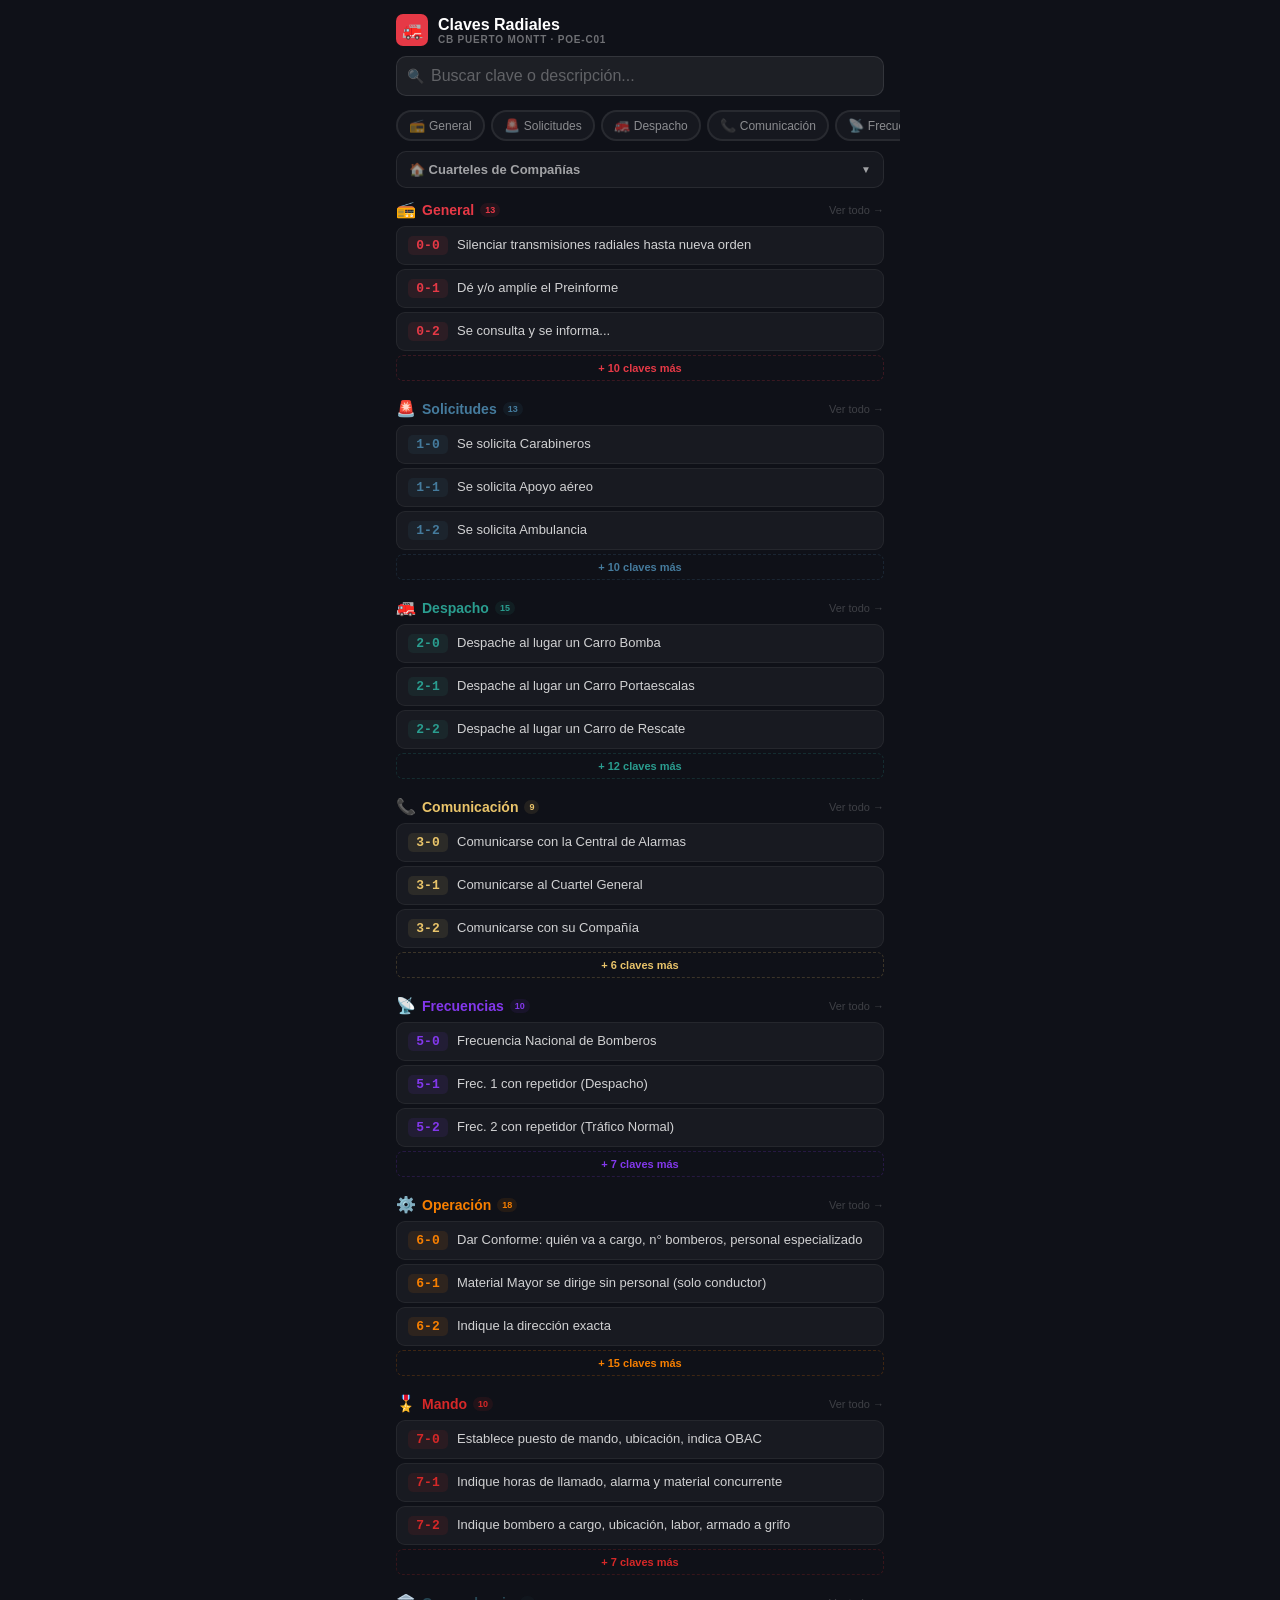
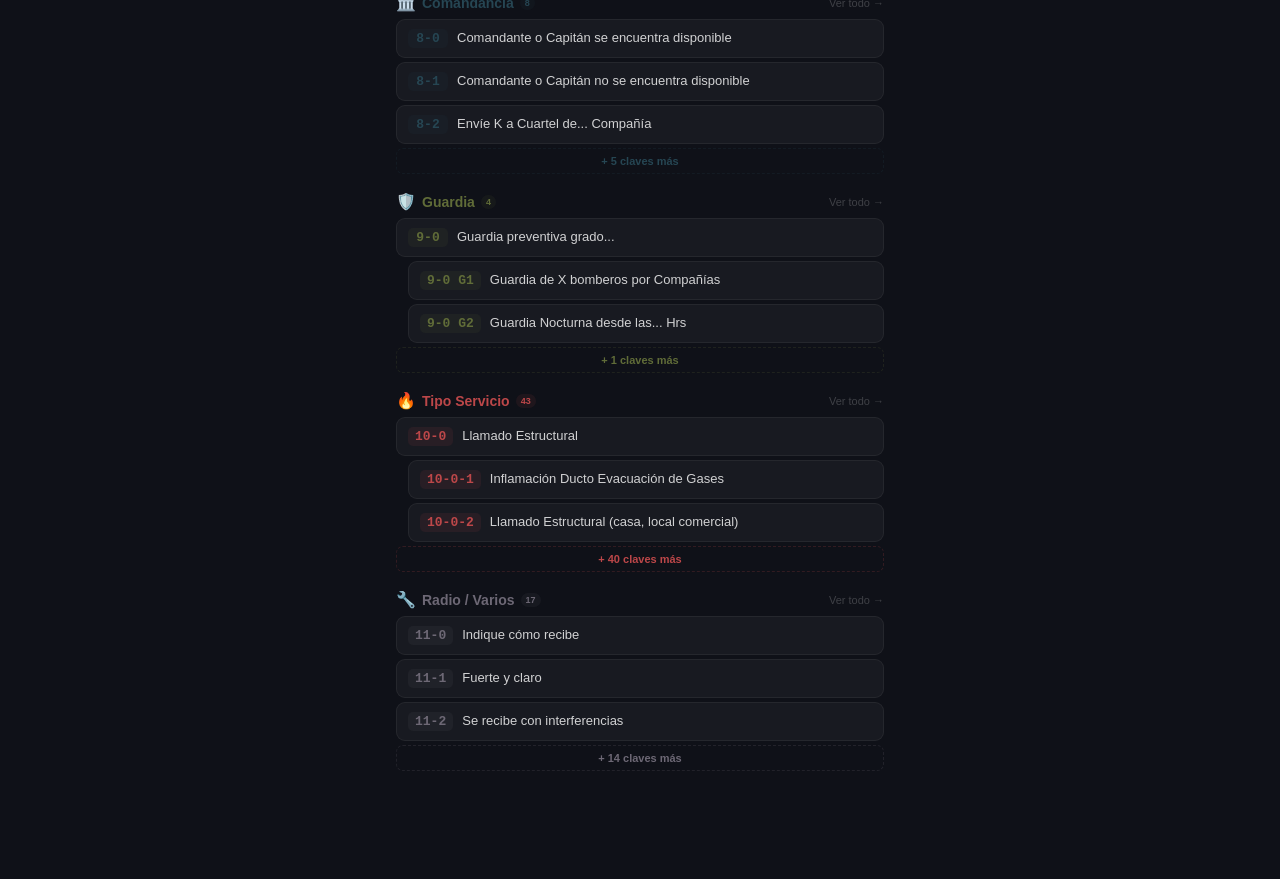
==== index.html @ facff830 "Rename Claves_Radiales_CBPM.html to index.html" ====
<!DOCTYPE html>
<html lang="es">
<head>
<meta charset="UTF-8">
<meta name="viewport" content="width=device-width, initial-scale=1.0, maximum-scale=5.0, user-scalable=yes, viewport-fit=cover">
<meta name="apple-mobile-web-app-capable" content="yes">
<meta name="apple-mobile-web-app-status-bar-style" content="black-translucent">
<meta name="theme-color" content="#0F1118">
<meta name="apple-mobile-web-app-title" content="Claves CBPM">
<title>Claves Radiales — CB Puerto Montt</title>
<style>
  *, *::before, *::after { box-sizing: border-box; margin: 0; padding: 0; -webkit-tap-highlight-color: transparent; }
  html, body { height: 100%; }
  body {
    font-family: -apple-system, BlinkMacSystemFont, 'Helvetica Neue', 'Segoe UI', sans-serif;
    background: #0F1118; color: #fff; max-width: 520px; margin: 0 auto;
    -webkit-font-smoothing: antialiased; overflow-x: hidden;
    padding-bottom: env(safe-area-inset-bottom, 20px);
  }
  .hdr {
    position: -webkit-sticky; position: sticky; top: 0; z-index: 100;
    padding: 14px 16px 10px; padding-top: calc(14px + env(safe-area-inset-top, 0px));
    background: #0F1118;
  }
  .hdr-row { display: -webkit-flex; display: flex; -webkit-align-items: center; align-items: center; margin-bottom: 10px; }
  .hdr-ico {
    width: 32px; height: 32px; border-radius: 7px; background: #E63946;
    display: -webkit-flex; display: flex; -webkit-align-items: center; align-items: center;
    -webkit-justify-content: center; justify-content: center; font-size: 17px;
    margin-right: 10px; -webkit-flex-shrink: 0; flex-shrink: 0;
  }
  .hdr h1 { font-size: 16px; font-weight: 800; line-height: 1.2; }
  .hdr .sub { font-size: 10px; color: rgba(255,255,255,0.4); font-weight: 600; letter-spacing: 0.8px; text-transform: uppercase; }
  .srch { position: relative; }
  .srch-ico { position: absolute; left: 11px; top: 50%; -webkit-transform: translateY(-50%); transform: translateY(-50%); font-size: 14px; opacity: 0.4; pointer-events: none; }
  .srch input {
    width: 100%; padding: 10px 38px 10px 34px; border-radius: 10px;
    border: 1.5px solid rgba(255,255,255,0.1); background: rgba(255,255,255,0.06);
    color: #fff; font-size: 16px; font-family: inherit; outline: none;
    -webkit-appearance: none; appearance: none;
  }
  .srch input::-webkit-input-placeholder { color: rgba(255,255,255,0.3); }
  .srch input::placeholder { color: rgba(255,255,255,0.3); }
  .srch input:focus { border-color: rgba(230,57,70,0.5); }
  .srch-x {
    position: absolute; right: 8px; top: 50%; -webkit-transform: translateY(-50%); transform: translateY(-50%);
    background: rgba(255,255,255,0.15); border: none; border-radius: 50%;
    color: #fff; width: 22px; height: 22px; font-size: 12px; cursor: pointer;
    display: none; -webkit-align-items: center; align-items: center;
    -webkit-justify-content: center; justify-content: center;
  }
  .srch-x.vis { display: -webkit-flex; display: flex; }

  .chips {
    display: -webkit-flex; display: flex; overflow-x: auto; -webkit-overflow-scrolling: touch;
    padding: 4px 16px 10px; scrollbar-width: none;
  }
  .chips::-webkit-scrollbar { display: none; }
  .chp {
    display: -webkit-inline-flex; display: inline-flex; -webkit-align-items: center; align-items: center;
    padding: 6px 11px; border-radius: 16px; border: 2px solid rgba(255,255,255,0.08);
    background: rgba(255,255,255,0.03); font-size: 12px; font-weight: 500; font-family: inherit;
    cursor: pointer; white-space: nowrap; -webkit-flex-shrink: 0; flex-shrink: 0;
    color: rgba(255,255,255,0.5); margin-right: 6px;
  }
  .chp:last-child { margin-right: 0; }
  .chp.on { font-weight: 700; }
  .chp-i { font-size: 13px; margin-right: 4px; }

  .cnt { padding: 0 16px 90px; }
  .crd {
    display: -webkit-flex; display: flex; -webkit-align-items: flex-start; align-items: flex-start;
    padding: 9px 11px; border-radius: 9px; background: rgba(255,255,255,0.04);
    border: 1px solid rgba(255,255,255,0.06); margin-bottom: 4px;
  }
  .crd.s { margin-left: 12px; }
  .crd.hl { background: rgba(255,255,255,0.09); }
  .bdg {
    font-family: 'SF Mono', 'Menlo', 'Courier New', monospace;
    font-size: 13px; font-weight: 700; padding: 2px 7px; border-radius: 5px;
    white-space: nowrap; min-width: 40px; text-align: center;
    -webkit-flex-shrink: 0; flex-shrink: 0; margin-right: 9px;
  }
  .dsc { font-size: 13px; color: rgba(255,255,255,0.8); line-height: 1.4; -webkit-flex: 1; flex: 1; min-width: 0; }
  .sec { margin-bottom: 18px; }
  .sec-h {
    display: -webkit-flex; display: flex; -webkit-align-items: center; align-items: center;
    margin-bottom: 7px; background: none; border: none; cursor: pointer; padding: 0; width: 100%; text-align: left;
  }
  .sec-h .si { font-size: 16px; margin-right: 6px; }
  .sec-h h2 { font-size: 14px; font-weight: 700; margin: 0; }
  .sec-h .ct { font-size: 9px; padding: 2px 5px; border-radius: 7px; font-weight: 700; margin-left: 6px; }
  .sec-h .ar { color: rgba(255,255,255,0.2); font-size: 11px; margin-left: auto; }
  .more {
    padding: 6px; border-radius: 7px; background: transparent; font-size: 11px; font-weight: 600;
    cursor: pointer; font-family: inherit; width: 100%; border-width: 1px; border-style: dashed;
  }
  .qbtn {
    width: 100%; padding: 10px 12px; border-radius: 10px; border: 1px solid rgba(255,255,255,0.08);
    background: rgba(255,255,255,0.03); color: rgba(255,255,255,0.6); font-size: 13px; font-weight: 600;
    font-family: inherit; cursor: pointer; display: -webkit-flex; display: flex;
    -webkit-align-items: center; align-items: center; -webkit-justify-content: space-between;
    justify-content: space-between; margin-bottom: 12px; text-align: left;
  }
  .qbtn.op { background: rgba(148,163,184,0.08); }
  .qa { font-size: 10px; display: inline-block; -webkit-transition: -webkit-transform 0.2s; transition: transform 0.2s; }
  .qbtn.op .qa { -webkit-transform: rotate(180deg); transform: rotate(180deg); }
  .ach { display: -webkit-flex; display: flex; -webkit-align-items: center; align-items: center; margin-bottom: 10px; }
  .ach .ai { font-size: 20px; margin-right: 7px; }
  .ach h2 { font-size: 16px; font-weight: 800; }
  .ach .ab { font-size: 10px; padding: 2px 7px; border-radius: 8px; font-weight: 700; margin-left: 7px; }
  .rl { font-size: 11px; color: rgba(255,255,255,0.4); margin-bottom: 8px; font-weight: 600; }
  .rg { font-size: 10px; font-weight: 700; text-transform: uppercase; letter-spacing: 0.8px; margin-bottom: 5px; display: -webkit-flex; display: flex; -webkit-align-items: center; align-items: center; }
  .rg span { margin-right: 4px; }
  .emp { text-align: center; padding: 36px 20px; color: rgba(255,255,255,0.25); }
  .emp .big { font-size: 36px; margin-bottom: 8px; }
  .bbar {
    position: fixed; bottom: 0; left: 50%; -webkit-transform: translateX(-50%); transform: translateX(-50%);
    max-width: 520px; width: 100%; padding: 8px 16px;
    padding-bottom: calc(14px + env(safe-area-inset-bottom, 0px));
    background: #0F1118; text-align: center; z-index: 100;
  }
  .bbtn {
    padding: 9px 22px; border-radius: 18px; border: none; background: rgba(255,255,255,0.1);
    color: #fff; font-size: 13px; font-weight: 600; cursor: pointer; font-family: inherit;
    -webkit-appearance: none; appearance: none;
  }
  .ibanner {
    display: none; padding: 10px 14px; margin: 0 16px 10px; border-radius: 10px;
    background: rgba(230,57,70,0.1); border: 1px solid rgba(230,57,70,0.2);
    font-size: 12px; color: rgba(255,255,255,0.75); line-height: 1.4;
    -webkit-align-items: center; align-items: center;
  }
  .ibanner.vis { display: -webkit-flex; display: flex; }
  .ibanner .itxt { -webkit-flex: 1; flex: 1; }
  .ibanner strong { color: #E63946; }
  .ibanner .ix { background: none; border: none; color: rgba(255,255,255,0.35); font-size: 16px; cursor: pointer; padding: 2px 6px; margin-left: 6px; }
</style>
</head>
<body>

<div class="hdr">
  <div class="hdr-row">
    <div class="hdr-ico">🚒</div>
    <div>
      <h1>Claves Radiales</h1>
      <div class="sub">CB Puerto Montt · POE-C01</div>
    </div>
  </div>
  <div class="srch">
    <span class="srch-ico">🔍</span>
    <input id="si" type="search" placeholder="Buscar clave o descripción..." autocomplete="off" autocorrect="off" autocapitalize="off" spellcheck="false">
    <button class="srch-x" id="sx">✕</button>
  </div>
</div>

<div class="ibanner" id="ib">
  <div class="itxt" id="it"></div>
  <button class="ix" id="ic">✕</button>
</div>

<div class="chips" id="cr"></div>
<div class="cnt" id="ct"></div>
<div class="bbar" id="bb" style="display:none"><button class="bbtn" id="bk">← Todas las categorías</button></div>

<script>
(function(){
  // ===== DATA =====
  var cats = [
    {id:"general",lb:"General",ic:"📻",cl:"#E63946",ds:[
      ["0-0","Silenciar transmisiones radiales hasta nueva orden"],["0-1","Dé y/o amplíe el Preinforme"],["0-2","Se consulta y se informa..."],["0-3","Repita en forma lenta y pausada"],["0-4","Indica de qué se trata..."],["0-5","Indique su ubicación"],["0-6","Diríjase al lugar con alarmas"],["0-7","Llegue al lugar sin alarmas"],["0-8","Fuera de servicio"],["0-9","En servicio"],["0-10","Regrese a su Cuartel"],["0-11","Guardia preventiva"],["0-12","Transmita por el equipo radial del Material Mayor"]]},
    {id:"solicitudes",lb:"Solicitudes",ic:"🚨",cl:"#457B9D",ds:[
      ["1-0","Se solicita Carabineros"],["1-1","Se solicita Apoyo aéreo"],["1-2","Se solicita Ambulancia"],["1-3","Se solicita Personal de la Municipalidad"],["1-4","Se solicita Empresa que se indica..."],["1-5","Se solicita CONAF"],["1-6","Se solicita Comandante de Guardia"],["1-7","Se solicita Capitán de Guardia"],["1-8","Se solicita Depto. Investigación de Incendios"],["1-9","Se solicita Equipo USAR"],["1-10","Se solicita Apoyo bomberil que se indica..."],["1-11","Persona que se comunicó con Central acérquese a la máquina"],["1-12","Indique tiempo estimado de llegada de..."]]},
    {id:"despacho",lb:"Despacho",ic:"🚒",cl:"#2A9D8F",ds:[
      ["2-0","Despache al lugar un Carro Bomba"],["2-1","Despache al lugar un Carro Portaescalas"],["2-2","Despache al lugar un Carro de Rescate"],["2-3","Despache al lugar Ambulancia de bomberos"],["2-4","Despache al lugar un Carro Cisterna"],["2-5","Despache al lugar un Carro Haz-Mat"],["2-6","Despache al lugar un Carro... (específico)"],["2-7","Despache al lugar una Mecánica Telescópica"],["2-8","Despache al lugar un Carro de Transporte"],["2-9","Despache al lugar un Brazo Articulado / Snorkel"],["2-10","Despache Material Mayor con Motobomba"],["2-11","Despache Material Mayor con Grupo Electrógeno"],["2-12","Despache Material Mayor con Cascada de Aire Comprimido"],["2-13","Despache al lugar un Carro de Rescate Pesado"],["2-14","Despache al lugar un Carro Bomba Forestal"]]},
    {id:"comunicacion",lb:"Comunicación",ic:"📞",cl:"#E9C46A",ds:[
      ["3-0","Comunicarse con la Central de Alarmas"],["3-1","Comunicarse al Cuartel General"],["3-2","Comunicarse con su Compañía"],["3-3","Comunicarse con su domicilio"],["3-4","Comunicarse con su trabajo"],["3-5","Comunicarse con el número..."],["3-6","Desocupe el teléfono del Cuartel"],["3-7","Se solicita comunicación telefónica al celular"],["33","Se solicita comunicación Urgente"]]},
    {id:"frecuencias",lb:"Frecuencias",ic:"📡",cl:"#8338EC",ds:[
      ["5-0","Frecuencia Nacional de Bomberos"],["5-1","Frec. 1 con repetidor (Despacho)"],["5-2","Frec. 2 con repetidor (Tráfico Normal)"],["5-3","Frec. 3 con repetidor (Oficiales Generales)"],["5-4","Frec. 4 con repetidor (Alerce)"],["5-5","Frecuencia 1 sin repetidor"],["5-6","Frecuencia 2 sin repetidor"],["5-7","Frecuencia 3 sin repetidor"],["5-8","Frecuencia 4 sin repetidor"],["5-9","Frecuencia Interna de Compañía"]]},
    {id:"operacion",lb:"Operación",ic:"⚙️",cl:"#F77F00",ds:[
      ["6-0","Dar Conforme: quién va a cargo, n° bomberos, personal especializado"],["6-1","Material Mayor se dirige sin personal (solo conductor)"],["6-2","Indique la dirección exacta"],["6-3","Material Mayor en el lugar"],["6-4","Se solicita instrucciones"],["6-5","Indique ubicación de grifos próximos"],["6-6","Se solicita más personal al lugar"],["6-7","Situación controlada"],["6-8","Material Mayor se encuentra disponible"],["6-9","Material Mayor se retira"],["6-10","Material Mayor en su Cuartel"],["6-11","Material Mayor en panne"],["6-12","Material Mayor sufrió colisión"],["6-13","Material Mayor se dirige a..."],["6-14","Material Mayor a cargar combustible"],["6-15","Material Mayor a recuperar material en Centro Asistencial"],["6-16","Falsa Alarma"],["6-17","Mantención en Cuartel"]]},
    {id:"mando",lb:"Mando",ic:"🎖️",cl:"#D62828",ds:[
      ["7-0","Establece puesto de mando, ubicación, indica OBAC"],["7-1","Indique horas de llamado, alarma y material concurrente"],["7-2","Indique bombero a cargo, ubicación, labor, armado a grifo"],["7-3","Cadáver en el lugar"],["7-4","Artefacto explosivo o incendiario"],["7-5","Se sufre agresión"],["7-6","Solicite apoyo logístico"],["7-7","Autorización para informar a la prensa"],["7-8","Detenga trabajo y evacúe estructura siniestrada de inmediato"],["7-9","Proceda a evacuar a los moradores del inmueble"]]},
    {id:"comandancia",lb:"Comandancia",ic:"🏛️",cl:"#264653",ds:[
      ["8-0","Comandante o Capitán se encuentra disponible"],["8-1","Comandante o Capitán no se encuentra disponible"],["8-2","Envíe K a Cuartel de... Compañía"],["8-3","Envíe K a mi domicilio"],["8-4","Envíe K a mi oficina"],["8-5","Envíe K a la dirección que se indica..."],["8-6","Me dirijo al lugar por mis propios medios"],["8-7","Concurrir todos los Comandantes"]]},
    {id:"guardia",lb:"Guardia",ic:"🛡️",cl:"#606C38",ds:[
      ["9-0","Guardia preventiva grado..."],["9-0 G1","Guardia de X bomberos por Compañías"],["9-0 G2","Guardia Nocturna desde las... Hrs"],["9-0 G3","Acuartelamiento General Inmediato"]]},
    {id:"servicios",lb:"Tipo Servicio",ic:"🔥",cl:"#BC4749",ds:[
      ["10-0","Llamado Estructural"],["10-0-1","Inflamación Ducto Evacuación de Gases"],["10-0-2","Llamado Estructural (casa, local comercial)"],["10-0-3","Estructural en Altura (sobre 3 pisos)"],["10-0-4","Estructural Industrial"],["10-0-5","Estructura Menor"],["10-0-6","Embarcación"],["10-1","Llamado de Vehículos"],["10-1-1","Incendio Vehículo Menor"],["10-1-2","Incendio Vehículo con Pasajeros"],["10-1-3","Incendio Vehículo Transporte de Carga"],["10-2","Llamado Pastizales y/o Basurero"],["10-2-1","Fuego en basurero"],["10-2-2","Fuego en vegetación"],["10-3","Rescate de Emergencia"],["10-3-1","Rescate Persona Encerrada"],["10-3-2","Rescate de Persona"],["10-3-3","Rescate Persona en Alturas o Desnivel"],["10-3-4","Rescate Persona en Aguas"],["10-3-5","Rescate Persona Estructura Colapsada"],["10-3-6","Rescate Persona Espacios Confinados"],["10-4","Rescate Vehicular"],["10-4-1","Rescate Vehicular Liviano"],["10-4-2","Rescate Vehicular Pesado / muchas víctimas"],["10-4-3","Rescate Vehicular Camión Mat. Peligrosos"],["10-4-4","Rescate Vehicular Desnivel / Agua / Quebrada"],["10-5","Llamado Haz-Mat"],["10-5-1","Derrame de Hidrocarburo"],["10-5-2","Incidente con Materiales Peligrosos"],["10-6","Emanación de Gases"],["10-6-1","Verificar Olor a Combustible"],["10-6-2","Verificar Fuga/Olor Gas Licuado o Natural"],["10-6-3","Explosión de Gas"],["10-6-4","Explosión de Gas con fuego"],["10-7","Llamado Eléctrico"],["10-8","Llamado No Clasificado"],["10-9","Llamado a Otros Servicios"],["10-10","Incendio declarado (1ª Alarma)"],["10-11","Accidente Aéreo"],["10-12","Apoyo a otros Cuerpos de Bomberos"],["10-13","Bomba, Atentados Terroristas, etc."],["10-14","Simulacro"],["10-61","Anular clave anterior"]]},
    {id:"radio",lb:"Radio / Varios",ic:"🔧",cl:"#6D6875",ds:[
      ["11-0","Indique cómo recibe"],["11-1","Fuerte y claro"],["11-2","Se recibe con interferencias"],["11-3","Central solo por frecuencia principal"],["11-4","Indique operador en servicio"],["11-5","Central en transmisión de pruebas"],["11-6","Central transmisión abierta accidentalmente"],["12-1","Asigna cuartel de reemplazo"],["12-2","Retira cuartel de reemplazo"],["12-3","Diríjase al lugar con máxima precaución"],["12-4","Toque sirena del Cuartel"],["12-5","Active inversor de voz"],["12-6","Material Mayor suficiente en el lugar"],["12-7","No armar"],["12-8","Capitán... asume el mando del Cuerpo"],["12-9","Citación a... Compañía"],["12-10","Solicita conductor para..."]]}
  ];
  var cuart = [["R-10","1ª Compañía"],["R-20","2ª Compañía"],["R-30","3ª Compañía"],["R-40","4ª Compañía"],["R-50","5ª Compañía"],["R-60","6ª Compañía"],["R-70","7ª Compañía"],["R-80","8ª Compañía"],["R-90","9ª Compañía"]];

  var activeCat = null;
  var showQ = false;

  // DOM refs
  var searchInput = document.getElementById("si");
  var searchClear = document.getElementById("sx");
  var chipsRow = document.getElementById("cr");
  var content = document.getElementById("ct");
  var backBar = document.getElementById("bb");
  var backBtn = document.getElementById("bk");
  var installBanner = document.getElementById("ib");
  var installText = document.getElementById("it");
  var installClose = document.getElementById("ic");

  function norm(str) {
    return str.toLowerCase().normalize("NFD").replace(/[\u0300-\u036f]/g, "");
  }

  function isSub(code) {
    return code.split("-").length > 2 || code.indexOf("G") !== -1;
  }

  function makeCard(code, desc, color, highlight) {
    var subClass = isSub(code) ? " s" : "";
    var hlClass = highlight ? " hl" : "";
    var borderStyle = highlight ? "border-color:" + color + "44;" : "";
    return '<div class="crd' + subClass + hlClass + '" style="' + borderStyle + '">' +
      '<span class="bdg" style="color:' + color + ';background:' + color + '18;">' + code + '</span>' +
      '<span class="dsc">' + desc + '</span></div>';
  }

  function render() {
    var query = norm(searchInput.value.trim());
    var isSearching = query.length > 0;

    // Clear button visibility
    searchClear.className = isSearching ? "srch-x vis" : "srch-x";

    // Back bar
    backBar.style.display = (!isSearching && activeCat) ? "" : "none";

    // Chips
    if (isSearching) {
      chipsRow.style.display = "none";
    } else {
      chipsRow.style.display = "-webkit-flex";
      chipsRow.style.display = "flex";
      var chipsHTML = "";
      for (var ci = 0; ci < cats.length; ci++) {
        var cat = cats[ci];
        var isActive = activeCat === cat.id;
        var chipColor = isActive ? cat.cl : "rgba(255,255,255,0.5)";
        var chipBorder = isActive ? cat.cl : "rgba(255,255,255,0.08)";
        var chipBg = isActive ? cat.cl + "22" : "rgba(255,255,255,0.03)";
        var chipOn = isActive ? " on" : "";
        chipsHTML += '<button class="chp' + chipOn + '" style="color:' + chipColor + ';border-color:' + chipBorder + ';background:' + chipBg + ';" data-id="' + cat.id + '">';
        chipsHTML += '<span class="chp-i">' + cat.ic + '</span>' + cat.lb + '</button>';
      }
      chipsRow.innerHTML = chipsHTML;
    }

    var html = "";

    // ===== SEARCH MODE =====
    if (isSearching) {
      var results = [];
      for (var si = 0; si < cats.length; si++) {
        var sCat = cats[si];
        for (var sj = 0; sj < sCat.ds.length; sj++) {
          var sItem = sCat.ds[sj];
          if (norm(sItem[0]).indexOf(query) !== -1 || norm(sItem[1]).indexOf(query) !== -1) {
            results.push({ code: sItem[0], desc: sItem[1], color: sCat.cl, label: sCat.lb, icon: sCat.ic });
          }
        }
      }
      for (var sk = 0; sk < cuart.length; sk++) {
        var qItem = cuart[sk];
        if (norm(qItem[0]).indexOf(query) !== -1 || norm(qItem[1]).indexOf(query) !== -1) {
          results.push({ code: qItem[0], desc: qItem[1], color: "#94A3B8", label: "Cuarteles", icon: "🏠" });
        }
      }

      html += '<div class="rl">' + results.length + " resultado" + (results.length !== 1 ? "s" : "") + "</div>";
      if (results.length === 0) {
        html += '<div class="emp"><div class="big">📻</div><p style="font-size:13px">No se encontraron claves</p><p style="font-size:11px;margin-top:4px;color:rgba(255,255,255,0.2)">Intenta con otro término</p></div>';
      } else {
        var lastLabel = "";
        for (var ri = 0; ri < results.length; ri++) {
          var rItem = results[ri];
          if (rItem.label !== lastLabel) {
            html += '<div class="rg" style="color:' + rItem.color + ';margin-top:' + (lastLabel ? "12px" : "0") + ';"><span>' + rItem.icon + '</span> ' + rItem.label + '</div>';
            lastLabel = rItem.label;
          }
          html += makeCard(rItem.code, rItem.desc, rItem.color, true);
        }
      }
      content.innerHTML = html;
      return;
    }

    // ===== ACTIVE CATEGORY =====
    if (activeCat) {
      var aCat = null;
      for (var ai = 0; ai < cats.length; ai++) {
        if (cats[ai].id === activeCat) { aCat = cats[ai]; break; }
      }
      if (!aCat) return;
      html += '<div class="ach"><span class="ai">' + aCat.ic + '</span><h2 style="color:' + aCat.cl + '">' + aCat.lb + '</h2>';
      html += '<span class="ab" style="background:' + aCat.cl + '22;color:' + aCat.cl + '">' + aCat.ds.length + '</span></div>';
      for (var aj = 0; aj < aCat.ds.length; aj++) {
        html += makeCard(aCat.ds[aj][0], aCat.ds[aj][1], aCat.cl, false);
      }
      content.innerHTML = html;
      return;
    }

    // ===== HOME =====
    html += '<button class="qbtn' + (showQ ? " op" : "") + '" id="qb"><span>🏠 Cuarteles de Compañías</span><span class="qa">▼</span></button>';
    if (showQ) {
      html += '<div style="margin-bottom:14px">';
      for (var qi = 0; qi < cuart.length; qi++) {
        html += makeCard(cuart[qi][0], "Cuartel " + cuart[qi][1], "#94A3B8", false);
      }
      html += '</div>';
    }

    for (var hi = 0; hi < cats.length; hi++) {
      var hCat = cats[hi];
      html += '<div class="sec"><button class="sec-h" data-id="' + hCat.id + '">';
      html += '<span class="si">' + hCat.ic + '</span><h2 style="color:' + hCat.cl + '">' + hCat.lb + '</h2>';
      html += '<span class="ct" style="background:' + hCat.cl + '18;color:' + hCat.cl + '">' + hCat.ds.length + '</span>';
      html += '<span class="ar">Ver todo →</span></button>';
      var limit = Math.min(3, hCat.ds.length);
      for (var hj = 0; hj < limit; hj++) {
        html += makeCard(hCat.ds[hj][0], hCat.ds[hj][1], hCat.cl, false);
      }
      if (hCat.ds.length > 3) {
        html += '<button class="more" style="border-color:' + hCat.cl + '33;color:' + hCat.cl + ';" data-id="' + hCat.id + '">+ ' + (hCat.ds.length - 3) + ' claves más</button>';
      }
      html += '</div>';
    }

    content.innerHTML = html;
  }

  // ===== EVENT DELEGATION =====
  chipsRow.addEventListener("click", function(e) {
    var btn = e.target.closest(".chp");
    if (!btn) return;
    var id = btn.getAttribute("data-id");
    activeCat = (activeCat === id) ? null : id;
    render();
    window.scrollTo(0, 0);
  });

  content.addEventListener("click", function(e) {
    var secBtn = e.target.closest(".sec-h");
    var moreBtn = e.target.closest(".more");
    var qBtn = e.target.closest("#qb");

    if (secBtn) {
      activeCat = secBtn.getAttribute("data-id");
      render();
      window.scrollTo(0, 0);
    } else if (moreBtn) {
      activeCat = moreBtn.getAttribute("data-id");
      render();
      window.scrollTo(0, 0);
    } else if (qBtn) {
      showQ = !showQ;
      render();
    }
  });

  backBtn.addEventListener("click", function() {
    activeCat = null;
    render();
    window.scrollTo(0, 0);
  });

  searchInput.addEventListener("input", function() {
    activeCat = null;
    render();
  });

  searchClear.addEventListener("click", function() {
    searchInput.value = "";
    searchInput.focus();
    render();
  });

  // ===== INSTALL BANNER (iOS) =====
  var isIOS = /iPad|iPhone|iPod/.test(navigator.userAgent);
  var isStandalone = (window.navigator.standalone === true);
  if (isIOS && !isStandalone) {
    installText.innerHTML = '<strong>Instalar como App:</strong> Toca <strong>Compartir</strong> (↑) y luego <strong>"Agregar a Inicio"</strong>';
    installBanner.className = "ibanner vis";
  }
  installClose.addEventListener("click", function() {
    installBanner.className = "ibanner";
  });

  // ===== INIT =====
  render();

})();
</script>
</body>
</html>
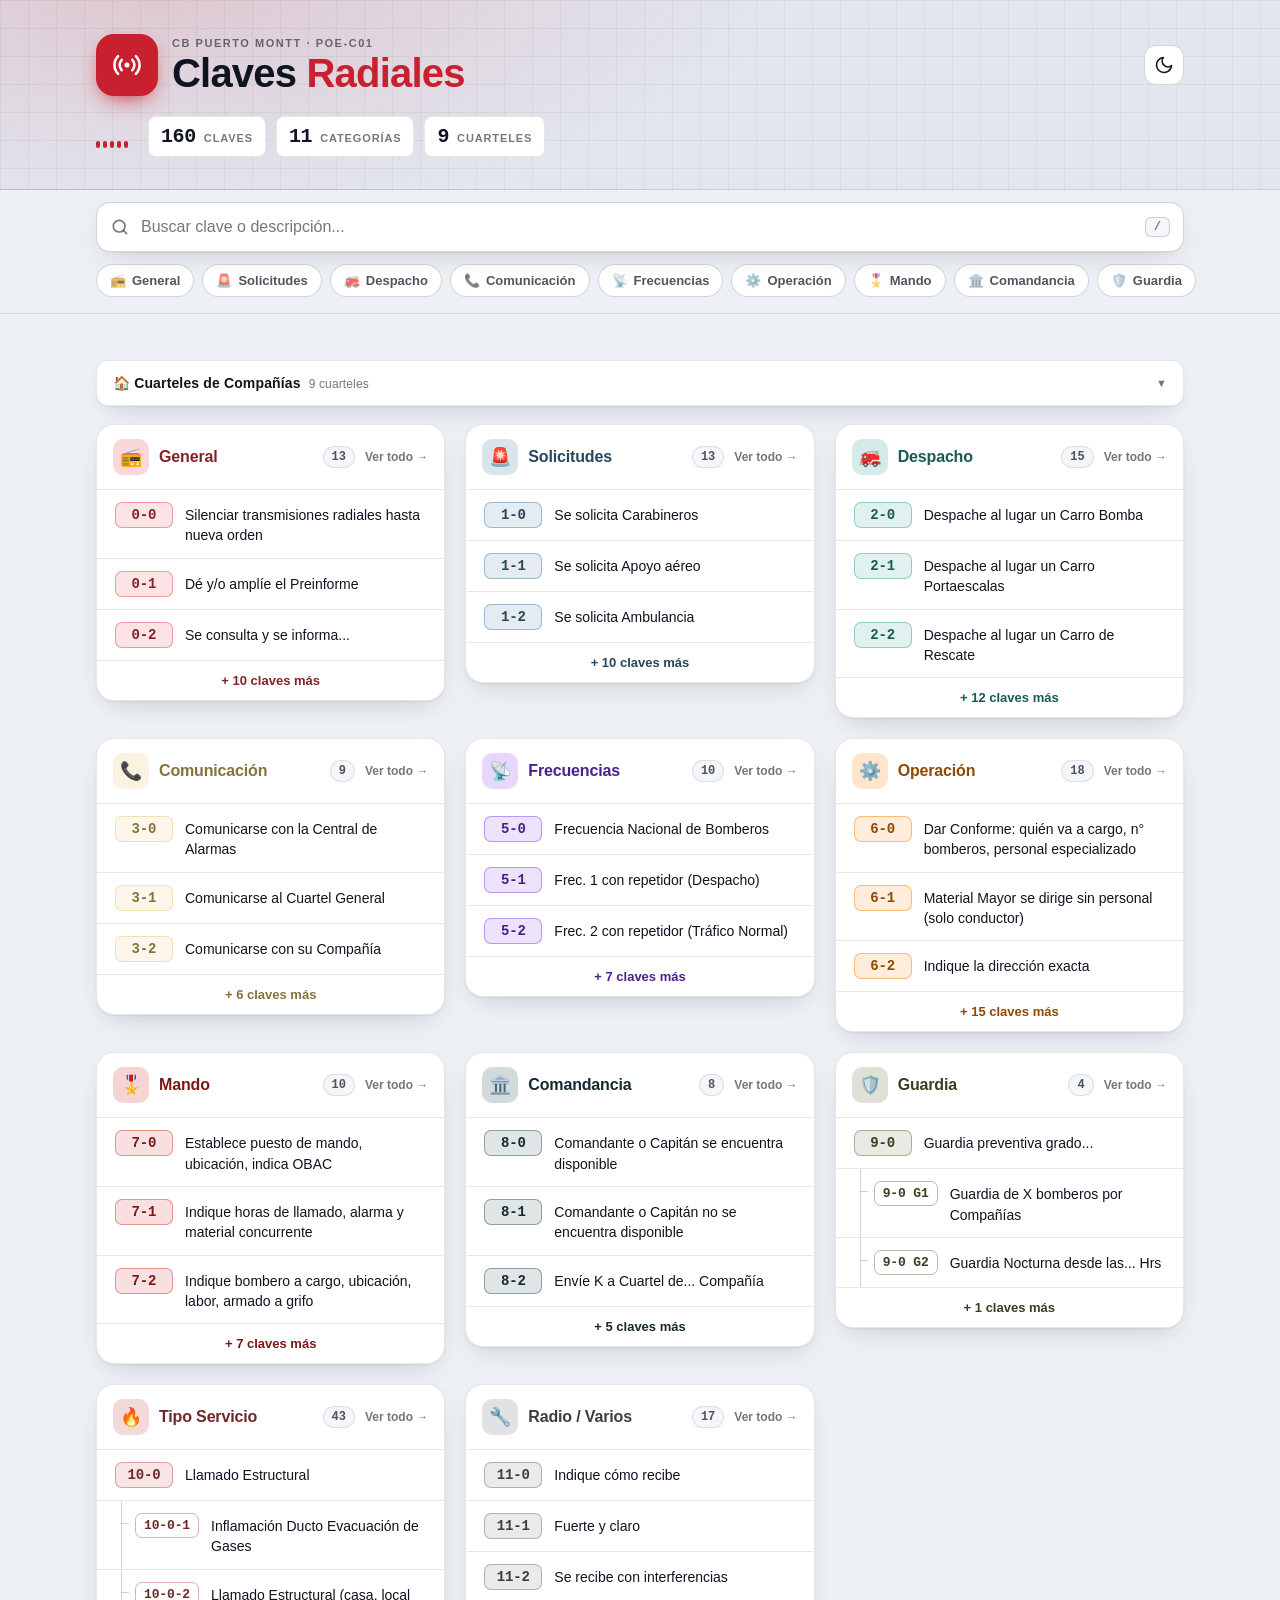
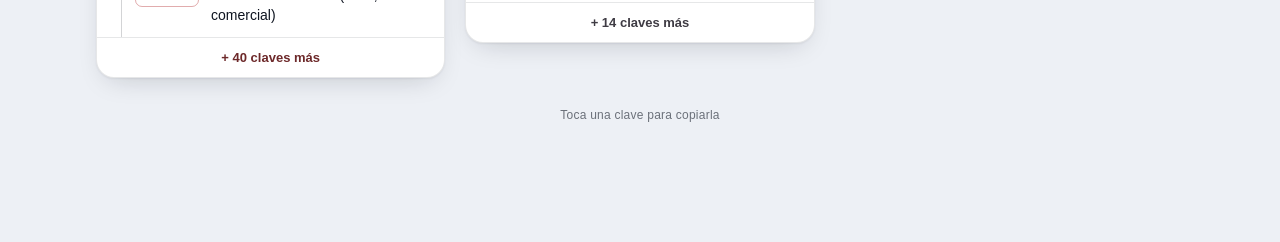
==== commit 66d4195c: "Rediseño visual de la página de claves radiales Nuevo diseño tipo consola de despacho con tema claro" ====
--- a/index.html
+++ b/index.html
@@ -5,163 +5,432 @@
 <meta name="viewport" content="width=device-width, initial-scale=1.0, maximum-scale=5.0, user-scalable=yes, viewport-fit=cover">
 <meta name="apple-mobile-web-app-capable" content="yes">
 <meta name="apple-mobile-web-app-status-bar-style" content="black-translucent">
-<meta name="theme-color" content="#0F1118">
+<meta name="theme-color" content="#0B0E15">
+<meta name="color-scheme" content="light dark">
 <meta name="apple-mobile-web-app-title" content="Claves CBPM">
-<title>Claves Radiales — CB Puerto Montt</title>
+<meta name="description" content="Claves radiales del Cuerpo de Bomberos de Puerto Montt. Búsqueda rápida por clave o descripción.">
+<title>Claves Radiales · CB Puerto Montt</title>
+<script>
+  // Aplica el tema guardado antes de pintar para evitar parpadeo
+  (function(){
+    try {
+      var t = localStorage.getItem("cbpm-theme");
+      if (t === "light" || t === "dark") document.documentElement.setAttribute("data-theme", t);
+    } catch (e) {}
+  })();
+</script>
 <style>
+  /* Concepto: consola de despacho. Panel oscuro o claro, claves en monoespaciada
+     tipo pantalla de radio, color por categoría y una sola animación ambiental
+     (barras de señal en la cabecera). */
+  :root {
+    --bg: #EDF0F5;
+    --bg-2: #E2E7EF;
+    --surface: #FFFFFF;
+    --surface-2: #F4F6FA;
+    --hover: rgba(14,20,32,0.045);
+    --line: rgba(14,20,32,0.10);
+    --line-2: rgba(14,20,32,0.18);
+    --fg: #0E1420;
+    --fg-2: rgba(14,20,32,0.72);
+    --fg-3: rgba(14,20,32,0.58);
+    --accent: #C8202E;
+    --accent-ink: #FFFFFF;
+    --glow: rgba(200,32,46,0.16);
+    --grid: rgba(14,20,32,0.05);
+    --shadow: 0 1px 2px rgba(14,20,32,0.06), 0 10px 28px -12px rgba(14,20,32,0.22);
+    --bar: rgba(237,240,245,0.86);
+    --ico-sun: none;
+    --ico-moon: block;
+    --mono: ui-monospace, "SF Mono", SFMono-Regular, Menlo, Consolas, "Liberation Mono", monospace;
+    --sans: -apple-system, BlinkMacSystemFont, "Segoe UI", Roboto, "Helvetica Neue", Arial, sans-serif;
+    --r-lg: 18px;
+    --r-md: 12px;
+    --r-sm: 8px;
+    color-scheme: light;
+  }
+  @media (prefers-color-scheme: dark) {
+    :root:not([data-theme="light"]) {
+      --bg: #0B0E15;
+      --bg-2: #10141D;
+      --surface: #141925;
+      --surface-2: #1A2030;
+      --hover: rgba(255,255,255,0.05);
+      --line: rgba(255,255,255,0.09);
+      --line-2: rgba(255,255,255,0.18);
+      --fg: #F2F4F8;
+      --fg-2: rgba(242,244,248,0.76);
+      --fg-3: rgba(242,244,248,0.58);
+      --accent: #FF4D5A;
+      --accent-ink: #1A0508;
+      --glow: rgba(255,77,90,0.20);
+      --grid: rgba(255,255,255,0.045);
+      --shadow: 0 1px 0 rgba(255,255,255,0.04) inset, 0 14px 32px -14px rgba(0,0,0,0.7);
+      --bar: rgba(11,14,21,0.86);
+      --ico-sun: block;
+      --ico-moon: none;
+      color-scheme: dark;
+    }
+  }
+  :root[data-theme="dark"] {
+    --bg: #0B0E15;
+    --bg-2: #10141D;
+    --surface: #141925;
+    --surface-2: #1A2030;
+    --hover: rgba(255,255,255,0.05);
+    --line: rgba(255,255,255,0.09);
+    --line-2: rgba(255,255,255,0.18);
+    --fg: #F2F4F8;
+    --fg-2: rgba(242,244,248,0.76);
+    --fg-3: rgba(242,244,248,0.58);
+    --accent: #FF4D5A;
+    --accent-ink: #1A0508;
+    --glow: rgba(255,77,90,0.20);
+    --grid: rgba(255,255,255,0.045);
+    --shadow: 0 1px 0 rgba(255,255,255,0.04) inset, 0 14px 32px -14px rgba(0,0,0,0.7);
+    --bar: rgba(11,14,21,0.86);
+    --ico-sun: block;
+    --ico-moon: none;
+    color-scheme: dark;
+  }
+
   *, *::before, *::after { box-sizing: border-box; margin: 0; padding: 0; -webkit-tap-highlight-color: transparent; }
-  html, body { height: 100%; }
+  html { -webkit-text-size-adjust: 100%; text-size-adjust: 100%; scroll-behavior: smooth; }
   body {
-    font-family: -apple-system, BlinkMacSystemFont, 'Helvetica Neue', 'Segoe UI', sans-serif;
-    background: #0F1118; color: #fff; max-width: 520px; margin: 0 auto;
+    font-family: var(--sans);
+    background: var(--bg); color: var(--fg);
     -webkit-font-smoothing: antialiased; overflow-x: hidden;
-    padding-bottom: env(safe-area-inset-bottom, 20px);
-  }
-  .hdr {
-    position: -webkit-sticky; position: sticky; top: 0; z-index: 100;
-    padding: 14px 16px 10px; padding-top: calc(14px + env(safe-area-inset-top, 0px));
-    background: #0F1118;
-  }
-  .hdr-row { display: -webkit-flex; display: flex; -webkit-align-items: center; align-items: center; margin-bottom: 10px; }
-  .hdr-ico {
-    width: 32px; height: 32px; border-radius: 7px; background: #E63946;
-    display: -webkit-flex; display: flex; -webkit-align-items: center; align-items: center;
-    -webkit-justify-content: center; justify-content: center; font-size: 17px;
-    margin-right: 10px; -webkit-flex-shrink: 0; flex-shrink: 0;
-  }
-  .hdr h1 { font-size: 16px; font-weight: 800; line-height: 1.2; }
-  .hdr .sub { font-size: 10px; color: rgba(255,255,255,0.4); font-weight: 600; letter-spacing: 0.8px; text-transform: uppercase; }
+    min-height: 100%;
+  }
+  button { font-family: inherit; color: inherit; }
+  :focus-visible { outline: 2px solid var(--accent); outline-offset: 2px; }
+
+  /* Color por categoría: --c es el color base, --cf es la versión legible en cada tema */
+  .k { --cf: var(--c); }
+  @supports (color: color-mix(in srgb, red 50%, blue)) {
+    :root .k { --cf: color-mix(in srgb, var(--c) 58%, #000); }
+  }
+  @media (prefers-color-scheme: dark) {
+    @supports (color: color-mix(in srgb, red 50%, blue)) {
+      :root:not([data-theme="light"]) .k { --cf: color-mix(in srgb, var(--c) 62%, #fff); }
+    }
+  }
+  @supports (color: color-mix(in srgb, red 50%, blue)) {
+    :root[data-theme="dark"] .k { --cf: color-mix(in srgb, var(--c) 62%, #fff); }
+  }
+
+  .wrap {
+    width: 100%; max-width: 1120px; margin: 0 auto;
+    padding-left: max(16px, env(safe-area-inset-left, 0px));
+    padding-right: max(16px, env(safe-area-inset-right, 0px));
+  }
+
+  /* ===== CABECERA ===== */
+  .hero {
+    position: relative; overflow: hidden;
+    background:
+      radial-gradient(900px 340px at 12% -10%, var(--glow), transparent 70%),
+      linear-gradient(var(--grid) 1px, transparent 1px) 0 0 / 100% 28px,
+      linear-gradient(90deg, var(--grid) 1px, transparent 1px) 0 0 / 28px 100%,
+      var(--bg-2);
+    border-bottom: 1px solid var(--line);
+    padding-top: env(safe-area-inset-top, 0px);
+  }
+  .hero .wrap { padding-top: 22px; padding-bottom: 22px; }
+  .brand { display: flex; align-items: center; gap: 14px; }
+  .mark {
+    width: 52px; height: 52px; border-radius: 15px; flex-shrink: 0;
+    background: var(--accent); color: var(--accent-ink);
+    display: flex; align-items: center; justify-content: center;
+    box-shadow: 0 8px 22px -8px var(--accent);
+  }
+  .brand-t { min-width: 0; flex: 1; }
+  .eyebrow {
+    font-size: 11px; font-weight: 700; letter-spacing: 0.14em; text-transform: uppercase;
+    color: var(--fg-3);
+  }
+  .brand h1 {
+    font-size: clamp(26px, 5.4vw, 40px); font-weight: 800; letter-spacing: -0.02em;
+    line-height: 1.05; margin-top: 3px; text-wrap: balance;
+  }
+  .brand h1 span { color: var(--accent); }
+  .icon-btn {
+    width: 40px; height: 40px; border-radius: 12px; flex-shrink: 0;
+    border: 1px solid var(--line-2); background: var(--surface); color: var(--fg);
+    display: flex; align-items: center; justify-content: center; cursor: pointer;
+  }
+  .icon-btn:hover { background: var(--surface-2); }
+  .icon-btn .sun { display: var(--ico-sun); }
+  .icon-btn .moon { display: var(--ico-moon); }
+
+  .readout {
+    margin-top: 20px; display: flex; align-items: stretch; gap: 10px; flex-wrap: wrap;
+  }
+  .signal {
+    display: flex; align-items: flex-end; gap: 3px; height: 22px; padding: 0 4px 0 0;
+    align-self: center; margin-right: 6px;
+  }
+  .signal i {
+    display: block; width: 4px; border-radius: 2px; background: var(--accent);
+    height: 30%; animation: sig 1.4s ease-in-out infinite;
+  }
+  .signal i:nth-child(2) { animation-delay: -0.9s; }
+  .signal i:nth-child(3) { animation-delay: -0.4s; }
+  .signal i:nth-child(4) { animation-delay: -1.2s; }
+  .signal i:nth-child(5) { animation-delay: -0.6s; }
+  @keyframes sig { 0%,100% { height: 25%; } 50% { height: 100%; } }
+  .stat {
+    display: flex; align-items: baseline; gap: 8px; padding: 8px 12px;
+    border-radius: var(--r-sm); background: var(--surface); border: 1px solid var(--line);
+  }
+  .stat b { font-family: var(--mono); font-size: 20px; font-weight: 700; font-variant-numeric: tabular-nums; letter-spacing: -0.02em; }
+  .stat span { font-size: 11px; font-weight: 600; letter-spacing: 0.08em; text-transform: uppercase; color: var(--fg-3); }
+  .hero.compact .readout { display: none; }
+  .hero.compact .wrap { padding-top: 14px; padding-bottom: 14px; }
+  .hero.compact .mark { width: 40px; height: 40px; border-radius: 12px; }
+  .hero.compact .brand h1 { font-size: clamp(20px, 4.4vw, 26px); }
+
+  /* ===== BARRA FIJA: BÚSQUEDA + CHIPS ===== */
+  .bar {
+    position: sticky; top: 0; z-index: 50;
+    background: var(--bar);
+    -webkit-backdrop-filter: saturate(160%) blur(16px); backdrop-filter: saturate(160%) blur(16px);
+    border-bottom: 1px solid var(--line);
+    padding-top: env(safe-area-inset-top, 0px);
+  }
+  .bar .wrap { padding-top: 12px; padding-bottom: 4px; }
   .srch { position: relative; }
-  .srch-ico { position: absolute; left: 11px; top: 50%; -webkit-transform: translateY(-50%); transform: translateY(-50%); font-size: 14px; opacity: 0.4; pointer-events: none; }
+  .srch-ico { position: absolute; left: 14px; top: 50%; transform: translateY(-50%); color: var(--fg-3); pointer-events: none; display: flex; }
   .srch input {
-    width: 100%; padding: 10px 38px 10px 34px; border-radius: 10px;
-    border: 1.5px solid rgba(255,255,255,0.1); background: rgba(255,255,255,0.06);
-    color: #fff; font-size: 16px; font-family: inherit; outline: none;
+    width: 100%; height: 50px; padding: 0 84px 0 44px; border-radius: 14px;
+    border: 1.5px solid var(--line-2); background: var(--surface); color: var(--fg);
+    font-size: 16px; font-family: inherit; outline: none; box-shadow: var(--shadow);
     -webkit-appearance: none; appearance: none;
   }
-  .srch input::-webkit-input-placeholder { color: rgba(255,255,255,0.3); }
-  .srch input::placeholder { color: rgba(255,255,255,0.3); }
-  .srch input:focus { border-color: rgba(230,57,70,0.5); }
+  .srch input::-webkit-search-cancel-button { -webkit-appearance: none; display: none; }
+  .srch input::placeholder { color: var(--fg-3); }
+  .srch input:focus { border-color: var(--accent); box-shadow: 0 0 0 4px var(--glow); }
+  .kbd {
+    position: absolute; right: 14px; top: 50%; transform: translateY(-50%);
+    font-family: var(--mono); font-size: 12px; font-weight: 700; color: var(--fg-3);
+    border: 1px solid var(--line-2); border-radius: 6px; padding: 2px 8px; background: var(--surface-2);
+    pointer-events: none;
+  }
+  .srch.has .kbd { display: none; }
   .srch-x {
-    position: absolute; right: 8px; top: 50%; -webkit-transform: translateY(-50%); transform: translateY(-50%);
-    background: rgba(255,255,255,0.15); border: none; border-radius: 50%;
-    color: #fff; width: 22px; height: 22px; font-size: 12px; cursor: pointer;
-    display: none; -webkit-align-items: center; align-items: center;
-    -webkit-justify-content: center; justify-content: center;
-  }
-  .srch-x.vis { display: -webkit-flex; display: flex; }
+    position: absolute; right: 8px; top: 50%; transform: translateY(-50%);
+    background: var(--surface-2); border: 1px solid var(--line-2); border-radius: 10px;
+    color: var(--fg-2); height: 34px; padding: 0 12px; font-size: 13px; font-weight: 600; cursor: pointer;
+    display: none; align-items: center; justify-content: center;
+  }
+  .srch-x.vis { display: flex; }
 
   .chips {
-    display: -webkit-flex; display: flex; overflow-x: auto; -webkit-overflow-scrolling: touch;
-    padding: 4px 16px 10px; scrollbar-width: none;
+    display: flex; gap: 8px; overflow-x: auto; -webkit-overflow-scrolling: touch;
+    padding: 12px 0 12px; scrollbar-width: none; scroll-snap-type: x proximity;
+    margin: 0 calc(-1 * max(16px, env(safe-area-inset-left, 0px)));
+    padding-left: max(16px, env(safe-area-inset-left, 0px)); padding-right: max(16px, env(safe-area-inset-right, 0px));
   }
   .chips::-webkit-scrollbar { display: none; }
+  .chips[hidden] { display: none; }
   .chp {
-    display: -webkit-inline-flex; display: inline-flex; -webkit-align-items: center; align-items: center;
-    padding: 6px 11px; border-radius: 16px; border: 2px solid rgba(255,255,255,0.08);
-    background: rgba(255,255,255,0.03); font-size: 12px; font-weight: 500; font-family: inherit;
-    cursor: pointer; white-space: nowrap; -webkit-flex-shrink: 0; flex-shrink: 0;
-    color: rgba(255,255,255,0.5); margin-right: 6px;
-  }
-  .chp:last-child { margin-right: 0; }
-  .chp.on { font-weight: 700; }
-  .chp-i { font-size: 13px; margin-right: 4px; }
-
-  .cnt { padding: 0 16px 90px; }
+    display: inline-flex; align-items: center; gap: 6px; flex-shrink: 0; scroll-snap-align: center;
+    padding: 8px 13px; border-radius: 999px; cursor: pointer; white-space: nowrap;
+    border: 1.5px solid var(--line-2); background: var(--surface); color: var(--fg-2);
+    font-size: 13px; font-weight: 600;
+  }
+  .chp:hover { border-color: var(--cf); }
+  .chp.on { color: var(--cf); border-color: var(--cf); background: color-mix(in srgb, var(--c) 16%, var(--surface)); font-weight: 700; }
+  @supports not (color: color-mix(in srgb, red 50%, blue)) { .chp.on { background: var(--surface-2); } }
+
+  /* ===== CONTENIDO ===== */
+  .cnt { padding-top: 22px; padding-bottom: 120px; }
+  .ibanner {
+    display: none; align-items: center; gap: 10px; padding: 12px 14px; margin-top: 18px; border-radius: var(--r-md);
+    background: var(--surface); border: 1px solid var(--line-2); font-size: 13px; line-height: 1.45; color: var(--fg-2);
+    box-shadow: var(--shadow);
+  }
+  .ibanner.vis { display: flex; }
+  .ibanner .itxt { flex: 1; }
+  .ibanner strong { color: var(--fg); }
+  .ibanner .ix { background: var(--surface-2); border: 1px solid var(--line); border-radius: 8px; color: var(--fg-2); font-size: 14px; cursor: pointer; width: 32px; height: 32px; }
+
+  .qbtn {
+    width: 100%; padding: 14px 16px; border-radius: var(--r-md); border: 1px solid var(--line);
+    background: var(--surface); color: var(--fg); font-size: 14px; font-weight: 700; letter-spacing: 0.01em;
+    cursor: pointer; display: flex; align-items: center; justify-content: space-between; text-align: left;
+    margin-bottom: 18px; box-shadow: var(--shadow);
+  }
+  .qbtn small { font-weight: 500; color: var(--fg-3); margin-left: 8px; font-size: 12px; }
+  .qa { font-size: 11px; color: var(--fg-3); transition: transform 0.2s; }
+  .qbtn.op .qa { transform: rotate(180deg); }
+
+  .secs { display: grid; grid-template-columns: repeat(auto-fit, minmax(min(100%, 340px), 1fr)); gap: 20px; align-items: start; }
+  .sec {
+    background: var(--surface); border: 1px solid var(--line); border-radius: var(--r-lg);
+    box-shadow: var(--shadow); overflow: hidden; min-width: 0;
+  }
+  .sec-h {
+    display: flex; align-items: center; gap: 10px; width: 100%; padding: 14px 16px;
+    background: none; border: none; border-bottom: 1px solid var(--line); cursor: pointer; text-align: left;
+  }
+  .sec-h:hover { background: var(--hover); }
+  .si {
+    width: 36px; height: 36px; border-radius: 10px; flex-shrink: 0; font-size: 18px;
+    display: flex; align-items: center; justify-content: center;
+    background: color-mix(in srgb, var(--c) 20%, transparent);
+  }
+  @supports not (color: color-mix(in srgb, red 50%, blue)) { .si { background: var(--surface-2); } }
+  .sec-h h2 { font-size: 16px; font-weight: 800; letter-spacing: -0.01em; color: var(--cf); flex: 1; min-width: 0; }
+  .ct { font-family: var(--mono); font-size: 12px; font-weight: 700; padding: 3px 8px; border-radius: 999px; background: var(--surface-2); border: 1px solid var(--line); color: var(--fg-2); }
+  .ar { color: var(--fg-3); font-size: 12px; font-weight: 600; white-space: nowrap; }
+  .more {
+    width: 100%; padding: 12px; border: none; background: none; cursor: pointer;
+    font-size: 13px; font-weight: 700; color: var(--cf);
+  }
+  .more:hover { background: var(--hover); }
+
+  /* Filas de claves */
   .crd {
-    display: -webkit-flex; display: flex; -webkit-align-items: flex-start; align-items: flex-start;
-    padding: 9px 11px; border-radius: 9px; background: rgba(255,255,255,0.04);
-    border: 1px solid rgba(255,255,255,0.06); margin-bottom: 4px;
-  }
-  .crd.s { margin-left: 12px; }
-  .crd.hl { background: rgba(255,255,255,0.09); }
+    display: flex; align-items: flex-start; gap: 12px; width: 100%; text-align: left; cursor: pointer;
+    padding: 11px 16px; background: none; border: none; border-bottom: 1px solid var(--line);
+    position: relative; break-inside: avoid;
+  }
+  .crd:last-child { border-bottom: none; }
+  .crd:hover { background: var(--hover); }
+  .crd:active { background: var(--surface-2); }
   .bdg {
-    font-family: 'SF Mono', 'Menlo', 'Courier New', monospace;
-    font-size: 13px; font-weight: 700; padding: 2px 7px; border-radius: 5px;
-    white-space: nowrap; min-width: 40px; text-align: center;
-    -webkit-flex-shrink: 0; flex-shrink: 0; margin-right: 9px;
-  }
-  .dsc { font-size: 13px; color: rgba(255,255,255,0.8); line-height: 1.4; -webkit-flex: 1; flex: 1; min-width: 0; }
-  .sec { margin-bottom: 18px; }
-  .sec-h {
-    display: -webkit-flex; display: flex; -webkit-align-items: center; align-items: center;
-    margin-bottom: 7px; background: none; border: none; cursor: pointer; padding: 0; width: 100%; text-align: left;
-  }
-  .sec-h .si { font-size: 16px; margin-right: 6px; }
-  .sec-h h2 { font-size: 14px; font-weight: 700; margin: 0; }
-  .sec-h .ct { font-size: 9px; padding: 2px 5px; border-radius: 7px; font-weight: 700; margin-left: 6px; }
-  .sec-h .ar { color: rgba(255,255,255,0.2); font-size: 11px; margin-left: auto; }
-  .more {
-    padding: 6px; border-radius: 7px; background: transparent; font-size: 11px; font-weight: 600;
-    cursor: pointer; font-family: inherit; width: 100%; border-width: 1px; border-style: dashed;
-  }
-  .qbtn {
-    width: 100%; padding: 10px 12px; border-radius: 10px; border: 1px solid rgba(255,255,255,0.08);
-    background: rgba(255,255,255,0.03); color: rgba(255,255,255,0.6); font-size: 13px; font-weight: 600;
-    font-family: inherit; cursor: pointer; display: -webkit-flex; display: flex;
-    -webkit-align-items: center; align-items: center; -webkit-justify-content: space-between;
-    justify-content: space-between; margin-bottom: 12px; text-align: left;
-  }
-  .qbtn.op { background: rgba(148,163,184,0.08); }
-  .qa { font-size: 10px; display: inline-block; -webkit-transition: -webkit-transform 0.2s; transition: transform 0.2s; }
-  .qbtn.op .qa { -webkit-transform: rotate(180deg); transform: rotate(180deg); }
-  .ach { display: -webkit-flex; display: flex; -webkit-align-items: center; align-items: center; margin-bottom: 10px; }
-  .ach .ai { font-size: 20px; margin-right: 7px; }
-  .ach h2 { font-size: 16px; font-weight: 800; }
-  .ach .ab { font-size: 10px; padding: 2px 7px; border-radius: 8px; font-weight: 700; margin-left: 7px; }
-  .rl { font-size: 11px; color: rgba(255,255,255,0.4); margin-bottom: 8px; font-weight: 600; }
-  .rg { font-size: 10px; font-weight: 700; text-transform: uppercase; letter-spacing: 0.8px; margin-bottom: 5px; display: -webkit-flex; display: flex; -webkit-align-items: center; align-items: center; }
-  .rg span { margin-right: 4px; }
-  .emp { text-align: center; padding: 36px 20px; color: rgba(255,255,255,0.25); }
-  .emp .big { font-size: 36px; margin-bottom: 8px; }
+    font-family: var(--mono); font-size: 14px; font-weight: 800; letter-spacing: -0.01em;
+    min-width: 58px; text-align: center; padding: 4px 8px; border-radius: 7px; flex-shrink: 0;
+    color: var(--cf); white-space: nowrap; font-variant-numeric: tabular-nums;
+    border: 1px solid color-mix(in srgb, var(--c) 45%, transparent);
+    background: color-mix(in srgb, var(--c) 14%, transparent);
+  }
+  @supports not (color: color-mix(in srgb, red 50%, blue)) { .bdg { border-color: var(--line-2); background: var(--surface-2); } }
+  .dsc { font-size: 14px; line-height: 1.45; color: var(--fg); flex: 1; min-width: 0; padding-top: 3px; overflow-wrap: anywhere; }
+  .crd.s { padding-left: 38px; }
+  .crd.s::before {
+    content: ""; position: absolute; left: 24px; top: 0; bottom: 0; width: 1px; background: var(--line-2);
+  }
+  .crd.s::after {
+    content: ""; position: absolute; left: 24px; top: 22px; width: 8px; height: 1px; background: var(--line-2);
+  }
+  .crd.s .bdg { font-size: 13px; font-weight: 700; min-width: 52px; background: transparent; }
+  mark { background: color-mix(in srgb, var(--accent) 30%, transparent); color: inherit; border-radius: 3px; padding: 0 1px; }
+  @supports not (color: color-mix(in srgb, red 50%, blue)) { mark { background: var(--glow); } }
+
+  .panel { background: var(--surface); border: 1px solid var(--line); border-radius: var(--r-lg); box-shadow: var(--shadow); overflow: hidden; }
+  .list { max-width: 820px; }
+  .cols { column-width: 260px; column-gap: 0; margin-bottom: 22px; }
+
+  .ach { display: flex; align-items: center; gap: 12px; margin-bottom: 16px; }
+  .ach .si { width: 46px; height: 46px; font-size: 24px; border-radius: 13px; }
+  .ach h2 { font-size: clamp(24px, 5vw, 32px); font-weight: 800; letter-spacing: -0.02em; color: var(--cf); line-height: 1.1; }
+  .ach .ab { font-family: var(--mono); font-size: 13px; font-weight: 700; padding: 4px 10px; border-radius: 999px; background: var(--surface); border: 1px solid var(--line-2); color: var(--fg-2); }
+  .rl { font-size: 13px; color: var(--fg-3); margin-bottom: 14px; font-weight: 600; }
+  .rg { display: flex; align-items: center; gap: 8px; font-size: 12px; font-weight: 800; text-transform: uppercase; letter-spacing: 0.12em; color: var(--cf); margin: 22px 0 8px; }
+  .rg:first-of-type { margin-top: 0; }
+  .emp { text-align: center; padding: 56px 20px; color: var(--fg-3); }
+  .emp .big { font-size: 44px; margin-bottom: 10px; }
+  .emp p { font-size: 15px; font-weight: 600; color: var(--fg-2); }
+  .emp p + p { font-size: 13px; font-weight: 500; margin-top: 4px; color: var(--fg-3); }
+
+  .foot { margin-top: 30px; font-size: 12px; color: var(--fg-3); text-align: center; letter-spacing: 0.02em; }
+
   .bbar {
-    position: fixed; bottom: 0; left: 50%; -webkit-transform: translateX(-50%); transform: translateX(-50%);
-    max-width: 520px; width: 100%; padding: 8px 16px;
-    padding-bottom: calc(14px + env(safe-area-inset-bottom, 0px));
-    background: #0F1118; text-align: center; z-index: 100;
-  }
+    position: fixed; bottom: 0; left: 0; right: 0; z-index: 60; display: flex; justify-content: center;
+    padding: 12px max(16px, env(safe-area-inset-right, 0px)) calc(14px + env(safe-area-inset-bottom, 0px)) max(16px, env(safe-area-inset-left, 0px));
+    background: linear-gradient(to top, var(--bg) 40%, transparent); pointer-events: none;
+  }
+  .bbar[hidden] { display: none; }
   .bbtn {
-    padding: 9px 22px; border-radius: 18px; border: none; background: rgba(255,255,255,0.1);
-    color: #fff; font-size: 13px; font-weight: 600; cursor: pointer; font-family: inherit;
-    -webkit-appearance: none; appearance: none;
-  }
-  .ibanner {
-    display: none; padding: 10px 14px; margin: 0 16px 10px; border-radius: 10px;
-    background: rgba(230,57,70,0.1); border: 1px solid rgba(230,57,70,0.2);
-    font-size: 12px; color: rgba(255,255,255,0.75); line-height: 1.4;
-    -webkit-align-items: center; align-items: center;
-  }
-  .ibanner.vis { display: -webkit-flex; display: flex; }
-  .ibanner .itxt { -webkit-flex: 1; flex: 1; }
-  .ibanner strong { color: #E63946; }
-  .ibanner .ix { background: none; border: none; color: rgba(255,255,255,0.35); font-size: 16px; cursor: pointer; padding: 2px 6px; margin-left: 6px; }
+    pointer-events: auto; padding: 12px 22px; border-radius: 999px; border: 1px solid var(--line-2);
+    background: var(--surface); color: var(--fg); font-size: 14px; font-weight: 700; cursor: pointer;
+    box-shadow: var(--shadow);
+  }
+  .bbtn:hover { border-color: var(--accent); }
+
+  .toast {
+    position: fixed; left: 50%; bottom: calc(24px + env(safe-area-inset-bottom, 0px)); z-index: 90;
+    transform: translate(-50%, 20px); opacity: 0; pointer-events: none;
+    background: var(--fg); color: var(--bg); padding: 10px 16px; border-radius: 999px;
+    font-size: 13px; font-weight: 700; transition: opacity 0.2s, transform 0.2s; max-width: calc(100% - 32px);
+  }
+  .toast.on { opacity: 1; transform: translate(-50%, 0); }
+  .toast b { font-family: var(--mono); }
+
+  @media (min-width: 720px) {
+    .hero .wrap { padding-top: 34px; padding-bottom: 32px; }
+    .mark { width: 62px; height: 62px; border-radius: 18px; }
+    .cnt { padding-top: 28px; }
+    .crd { padding: 12px 18px; }
+    .bbar { display: none; }
+  }
+  @media (max-width: 520px) {
+    .signal { display: none; }
+    .readout { gap: 8px; }
+    .stat { flex: 1; justify-content: center; padding: 8px 6px; gap: 6px; }
+    .stat b { font-size: 18px; }
+    .stat span { font-size: 9.5px; letter-spacing: 0.05em; }
+  }
+  @media (prefers-reduced-motion: reduce) {
+    html { scroll-behavior: auto; }
+    .signal i { animation: none; height: 60%; }
+    .qa, .toast { transition: none; }
+  }
+  @media print {
+    :root { --bg: #fff; --surface: #fff; --fg: #000; --fg-2: #222; --fg-3: #444; --line: #bbb; --line-2: #999; --shadow: none; }
+    .hero, .bar, .bbar, .toast, .ibanner, .icon-btn, .qbtn, .more, .ar { display: none !important; }
+    .sec, .panel { box-shadow: none; }
+    .cols { column-count: 2; }
+    .list { max-width: none; }
+  }
 </style>
 </head>
 <body>
 
-<div class="hdr">
-  <div class="hdr-row">
-    <div class="hdr-ico">🚒</div>
-    <div>
-      <h1>Claves Radiales</h1>
-      <div class="sub">CB Puerto Montt · POE-C01</div>
+<header class="hero" id="hero">
+  <div class="wrap">
+    <div class="brand">
+      <div class="mark" aria-hidden="true">
+        <svg viewBox="0 0 24 24" width="30" height="30" fill="none" stroke="currentColor" stroke-width="2" stroke-linecap="round"><circle cx="12" cy="12" r="2" fill="currentColor" stroke="none"/><path d="M7.8 7.8a6 6 0 0 0 0 8.4M16.2 7.8a6 6 0 0 1 0 8.4M4.9 4.9a10 10 0 0 0 0 14.2M19.1 4.9a10 10 0 0 1 0 14.2"/></svg>
+      </div>
+      <div class="brand-t">
+        <div class="eyebrow">CB Puerto Montt · POE-C01</div>
+        <h1>Claves <span>Radiales</span></h1>
+      </div>
+      <button class="icon-btn" id="th" type="button" aria-label="Cambiar entre tema claro y oscuro" title="Cambiar tema">
+        <svg class="sun" viewBox="0 0 24 24" width="20" height="20" fill="none" stroke="currentColor" stroke-width="2" stroke-linecap="round"><circle cx="12" cy="12" r="4"/><path d="M12 2v2M12 20v2M4.9 4.9l1.4 1.4M17.7 17.7l1.4 1.4M2 12h2M20 12h2M4.9 19.1l1.4-1.4M17.7 6.3l1.4-1.4"/></svg>
+        <svg class="moon" viewBox="0 0 24 24" width="20" height="20" fill="none" stroke="currentColor" stroke-width="2" stroke-linecap="round" stroke-linejoin="round"><path d="M21 12.8A9 9 0 1 1 11.2 3a7 7 0 0 0 9.8 9.8z"/></svg>
+      </button>
     </div>
+    <div class="readout" id="ro" aria-label="Resumen del cuadro de claves"></div>
   </div>
-  <div class="srch">
-    <span class="srch-ico">🔍</span>
-    <input id="si" type="search" placeholder="Buscar clave o descripción..." autocomplete="off" autocorrect="off" autocapitalize="off" spellcheck="false">
-    <button class="srch-x" id="sx">✕</button>
+</header>
+
+<div class="bar" id="bar">
+  <div class="wrap">
+    <div class="srch" id="sw">
+      <span class="srch-ico" aria-hidden="true"><svg viewBox="0 0 24 24" width="20" height="20" fill="none" stroke="currentColor" stroke-width="2" stroke-linecap="round"><circle cx="11" cy="11" r="7"/><path d="M20 20l-3.5-3.5"/></svg></span>
+      <input id="si" type="search" placeholder="Buscar clave o descripción..." aria-label="Buscar clave o descripción" autocomplete="off" autocorrect="off" autocapitalize="off" spellcheck="false" enterkeyhint="search">
+      <span class="kbd" aria-hidden="true">/</span>
+      <button class="srch-x" id="sx" type="button" aria-label="Borrar búsqueda">Borrar</button>
+    </div>
+    <div class="chips" id="cr" role="tablist" aria-label="Categorías de claves"></div>
   </div>
 </div>
 
-<div class="ibanner" id="ib">
-  <div class="itxt" id="it"></div>
-  <button class="ix" id="ic">✕</button>
-</div>
-
-<div class="chips" id="cr"></div>
-<div class="cnt" id="ct"></div>
-<div class="bbar" id="bb" style="display:none"><button class="bbtn" id="bk">← Todas las categorías</button></div>
+<main class="wrap cnt">
+  <div class="ibanner" id="ib">
+    <div class="itxt" id="it"></div>
+    <button class="ix" id="ic" type="button" aria-label="Cerrar aviso">✕</button>
+  </div>
+  <div id="ct" style="margin-top:18px"></div>
+  <p class="foot" id="ft">Toca una clave para copiarla</p>
+</main>
+
+<div class="bbar" id="bb" hidden><button class="bbtn" id="bk" type="button">← Todas las categorías</button></div>
+<div class="toast" id="ts" role="status" aria-live="polite"></div>
 
 <script>
 (function(){
@@ -194,172 +463,258 @@
 
   var activeCat = null;
   var showQ = false;
+  var QCOLOR = "#94A3B8";
 
   // DOM refs
+  var root = document.documentElement;
+  var hero = document.getElementById("hero");
+  var readout = document.getElementById("ro");
+  var searchWrap = document.getElementById("sw");
   var searchInput = document.getElementById("si");
   var searchClear = document.getElementById("sx");
   var chipsRow = document.getElementById("cr");
   var content = document.getElementById("ct");
+  var footer = document.getElementById("ft");
   var backBar = document.getElementById("bb");
   var backBtn = document.getElementById("bk");
   var installBanner = document.getElementById("ib");
   var installText = document.getElementById("it");
   var installClose = document.getElementById("ic");
-
+  var themeBtn = document.getElementById("th");
+  var toast = document.getElementById("ts");
+  var themeMeta = document.querySelector('meta[name="theme-color"]');
+
+  // ===== UTILIDADES =====
   function norm(str) {
-    return str.toLowerCase().normalize("NFD").replace(/[\u0300-\u036f]/g, "");
+    return str.toLowerCase().normalize("NFD").replace(/[̀-ͯ]/g, "");
+  }
+
+  function esc(str) {
+    return String(str).replace(/&/g, "&amp;").replace(/</g, "&lt;").replace(/>/g, "&gt;").replace(/"/g, "&quot;");
+  }
+
+  // Resalta las coincidencias ignorando tildes y mayúsculas, sin alterar el texto original
+  function mark(text, q) {
+    var buf = "", map = [], i, j, n;
+    for (i = 0; i < text.length; i++) {
+      n = norm(text.charAt(i));
+      for (j = 0; j < n.length; j++) { buf += n.charAt(j); map.push(i); }
+    }
+    var out = "", last = 0, pos = 0, idx, s, e;
+    while ((idx = buf.indexOf(q, pos)) !== -1) {
+      s = map[idx]; e = map[idx + q.length - 1] + 1;
+      if (s < last) { pos = idx + 1; continue; }
+      out += esc(text.slice(last, s)) + "<mark>" + esc(text.slice(s, e)) + "</mark>";
+      last = e; pos = idx + q.length;
+    }
+    return out + esc(text.slice(last));
   }
 
   function isSub(code) {
     return code.split("-").length > 2 || code.indexOf("G") !== -1;
   }
 
-  function makeCard(code, desc, color, highlight) {
-    var subClass = isSub(code) ? " s" : "";
-    var hlClass = highlight ? " hl" : "";
-    var borderStyle = highlight ? "border-color:" + color + "44;" : "";
-    return '<div class="crd' + subClass + hlClass + '" style="' + borderStyle + '">' +
-      '<span class="bdg" style="color:' + color + ';background:' + color + '18;">' + code + '</span>' +
-      '<span class="dsc">' + desc + '</span></div>';
-  }
-
+  function makeCard(code, desc, color, query) {
+    var sub = isSub(code) ? " s" : "";
+    return '<button type="button" class="crd k' + sub + '" style="--c:' + color + '" data-code="' + esc(code) + '" title="Tocar para copiar la clave">' +
+      '<span class="bdg">' + (query ? mark(code, query) : esc(code)) + '</span>' +
+      '<span class="dsc">' + (query ? mark(desc, query) : esc(desc)) + '</span></button>';
+  }
+
+  function toastMsg(html) {
+    toast.innerHTML = html;
+    toast.className = "toast on";
+    clearTimeout(toastMsg.t);
+    toastMsg.t = setTimeout(function() { toast.className = "toast"; }, 1600);
+  }
+
+  function copyText(text) {
+    if (navigator.clipboard && navigator.clipboard.writeText) {
+      return navigator.clipboard.writeText(text);
+    }
+    return new Promise(function(resolve, reject) {
+      try {
+        var ta = document.createElement("textarea");
+        ta.value = text; ta.setAttribute("readonly", "");
+        ta.style.cssText = "position:fixed;top:0;left:0;opacity:0";
+        document.body.appendChild(ta);
+        ta.select();
+        var ok = document.execCommand("copy");
+        document.body.removeChild(ta);
+        ok ? resolve() : reject();
+      } catch (err) { reject(err); }
+    });
+  }
+
+  // ===== CABECERA: RESUMEN =====
+  (function buildReadout() {
+    var total = 0;
+    for (var i = 0; i < cats.length; i++) total += cats[i].ds.length;
+    readout.innerHTML =
+      '<div class="signal" aria-hidden="true"><i></i><i></i><i></i><i></i><i></i></div>' +
+      '<div class="stat"><b>' + total + '</b><span>claves</span></div>' +
+      '<div class="stat"><b>' + cats.length + '</b><span>categorías</span></div>' +
+      '<div class="stat"><b>' + cuart.length + '</b><span>cuarteles</span></div>';
+  })();
+
+  // ===== CHIPS (se construyen una vez para conservar el desplazamiento) =====
+  (function buildChips() {
+    var h = "";
+    for (var i = 0; i < cats.length; i++) {
+      h += '<button type="button" class="chp k" role="tab" aria-selected="false" style="--c:' + cats[i].cl + '" data-id="' + cats[i].id + '">' +
+        '<span aria-hidden="true">' + cats[i].ic + '</span>' + esc(cats[i].lb) + '</button>';
+    }
+    chipsRow.innerHTML = h;
+  })();
+
+  function syncChips() {
+    var chips = chipsRow.children, on = null;
+    for (var i = 0; i < chips.length; i++) {
+      var active = chips[i].getAttribute("data-id") === activeCat;
+      chips[i].className = "chp k" + (active ? " on" : "");
+      chips[i].setAttribute("aria-selected", active ? "true" : "false");
+      if (active) on = chips[i];
+    }
+    if (on && on.scrollIntoView) {
+      try { on.scrollIntoView({ inline: "center", block: "nearest", behavior: "smooth" }); } catch (e) { on.scrollIntoView(); }
+    }
+  }
+
+  // ===== RENDER =====
   function render() {
     var query = norm(searchInput.value.trim());
     var isSearching = query.length > 0;
-
-    // Clear button visibility
+    var html = "";
+
     searchClear.className = isSearching ? "srch-x vis" : "srch-x";
-
-    // Back bar
-    backBar.style.display = (!isSearching && activeCat) ? "" : "none";
-
-    // Chips
+    searchWrap.className = isSearching ? "srch has" : "srch";
+    backBar.hidden = !(!isSearching && activeCat);
+    chipsRow.hidden = isSearching;
+    hero.className = (isSearching || activeCat) ? "hero compact" : "hero";
+    footer.style.display = isSearching ? "none" : "";
+    syncChips();
+
+    // ===== BÚSQUEDA =====
     if (isSearching) {
-      chipsRow.style.display = "none";
-    } else {
-      chipsRow.style.display = "-webkit-flex";
-      chipsRow.style.display = "flex";
-      var chipsHTML = "";
-      for (var ci = 0; ci < cats.length; ci++) {
-        var cat = cats[ci];
-        var isActive = activeCat === cat.id;
-        var chipColor = isActive ? cat.cl : "rgba(255,255,255,0.5)";
-        var chipBorder = isActive ? cat.cl : "rgba(255,255,255,0.08)";
-        var chipBg = isActive ? cat.cl + "22" : "rgba(255,255,255,0.03)";
-        var chipOn = isActive ? " on" : "";
-        chipsHTML += '<button class="chp' + chipOn + '" style="color:' + chipColor + ';border-color:' + chipBorder + ';background:' + chipBg + ';" data-id="' + cat.id + '">';
-        chipsHTML += '<span class="chp-i">' + cat.ic + '</span>' + cat.lb + '</button>';
-      }
-      chipsRow.innerHTML = chipsHTML;
-    }
-
-    var html = "";
-
-    // ===== SEARCH MODE =====
-    if (isSearching) {
-      var results = [];
-      for (var si = 0; si < cats.length; si++) {
-        var sCat = cats[si];
-        for (var sj = 0; sj < sCat.ds.length; sj++) {
-          var sItem = sCat.ds[sj];
+      var results = [], si, sj, sk, sItem, qItem;
+      for (si = 0; si < cats.length; si++) {
+        for (sj = 0; sj < cats[si].ds.length; sj++) {
+          sItem = cats[si].ds[sj];
           if (norm(sItem[0]).indexOf(query) !== -1 || norm(sItem[1]).indexOf(query) !== -1) {
-            results.push({ code: sItem[0], desc: sItem[1], color: sCat.cl, label: sCat.lb, icon: sCat.ic });
+            results.push({ code: sItem[0], desc: sItem[1], color: cats[si].cl, label: cats[si].lb, icon: cats[si].ic });
           }
         }
       }
-      for (var sk = 0; sk < cuart.length; sk++) {
-        var qItem = cuart[sk];
+      for (sk = 0; sk < cuart.length; sk++) {
+        qItem = cuart[sk];
         if (norm(qItem[0]).indexOf(query) !== -1 || norm(qItem[1]).indexOf(query) !== -1) {
-          results.push({ code: qItem[0], desc: qItem[1], color: "#94A3B8", label: "Cuarteles", icon: "🏠" });
+          results.push({ code: qItem[0], desc: qItem[1], color: QCOLOR, label: "Cuarteles", icon: "🏠" });
         }
       }
 
       html += '<div class="rl">' + results.length + " resultado" + (results.length !== 1 ? "s" : "") + "</div>";
       if (results.length === 0) {
-        html += '<div class="emp"><div class="big">📻</div><p style="font-size:13px">No se encontraron claves</p><p style="font-size:11px;margin-top:4px;color:rgba(255,255,255,0.2)">Intenta con otro término</p></div>';
+        html += '<div class="emp"><div class="big" aria-hidden="true">📻</div><p>No se encontraron claves</p><p>Prueba con otro término</p></div>';
       } else {
-        var lastLabel = "";
-        for (var ri = 0; ri < results.length; ri++) {
-          var rItem = results[ri];
+        var lastLabel = null, ri, rItem;
+        for (ri = 0; ri < results.length; ri++) {
+          rItem = results[ri];
           if (rItem.label !== lastLabel) {
-            html += '<div class="rg" style="color:' + rItem.color + ';margin-top:' + (lastLabel ? "12px" : "0") + ';"><span>' + rItem.icon + '</span> ' + rItem.label + '</div>';
+            if (lastLabel !== null) html += '</div>';
+            html += '<div class="rg k" style="--c:' + rItem.color + (lastLabel === null ? ";margin-top:0" : "") + '"><span aria-hidden="true">' + rItem.icon + '</span> ' + esc(rItem.label) + '</div><div class="panel list">';
             lastLabel = rItem.label;
           }
-          html += makeCard(rItem.code, rItem.desc, rItem.color, true);
+          html += makeCard(rItem.code, rItem.desc, rItem.color, query);
         }
+        html += '</div>';
       }
       content.innerHTML = html;
       return;
     }
 
-    // ===== ACTIVE CATEGORY =====
+    // ===== CATEGORÍA ACTIVA =====
     if (activeCat) {
-      var aCat = null;
-      for (var ai = 0; ai < cats.length; ai++) {
+      var aCat = null, ai, aj;
+      for (ai = 0; ai < cats.length; ai++) {
         if (cats[ai].id === activeCat) { aCat = cats[ai]; break; }
       }
       if (!aCat) return;
-      html += '<div class="ach"><span class="ai">' + aCat.ic + '</span><h2 style="color:' + aCat.cl + '">' + aCat.lb + '</h2>';
-      html += '<span class="ab" style="background:' + aCat.cl + '22;color:' + aCat.cl + '">' + aCat.ds.length + '</span></div>';
-      for (var aj = 0; aj < aCat.ds.length; aj++) {
-        html += makeCard(aCat.ds[aj][0], aCat.ds[aj][1], aCat.cl, false);
+      html += '<div class="ach k" style="--c:' + aCat.cl + '"><span class="si" aria-hidden="true">' + aCat.ic + '</span><h2>' + esc(aCat.lb) + '</h2>';
+      html += '<span class="ab">' + aCat.ds.length + '</span></div><div class="panel list">';
+      for (aj = 0; aj < aCat.ds.length; aj++) {
+        html += makeCard(aCat.ds[aj][0], aCat.ds[aj][1], aCat.cl, "");
       }
+      html += '</div>';
       content.innerHTML = html;
       return;
     }
 
-    // ===== HOME =====
-    html += '<button class="qbtn' + (showQ ? " op" : "") + '" id="qb"><span>🏠 Cuarteles de Compañías</span><span class="qa">▼</span></button>';
+    // ===== INICIO =====
+    html += '<button type="button" class="qbtn' + (showQ ? " op" : "") + '" id="qb" aria-expanded="' + (showQ ? "true" : "false") + '"><span>🏠 Cuarteles de Compañías<small>' + cuart.length + ' cuarteles</small></span><span class="qa" aria-hidden="true">▼</span></button>';
     if (showQ) {
-      html += '<div style="margin-bottom:14px">';
+      html += '<div class="panel cols">';
       for (var qi = 0; qi < cuart.length; qi++) {
-        html += makeCard(cuart[qi][0], "Cuartel " + cuart[qi][1], "#94A3B8", false);
+        html += makeCard(cuart[qi][0], "Cuartel " + cuart[qi][1], QCOLOR, "");
       }
       html += '</div>';
     }
 
+    html += '<div class="secs">';
     for (var hi = 0; hi < cats.length; hi++) {
       var hCat = cats[hi];
-      html += '<div class="sec"><button class="sec-h" data-id="' + hCat.id + '">';
-      html += '<span class="si">' + hCat.ic + '</span><h2 style="color:' + hCat.cl + '">' + hCat.lb + '</h2>';
-      html += '<span class="ct" style="background:' + hCat.cl + '18;color:' + hCat.cl + '">' + hCat.ds.length + '</span>';
+      html += '<section class="sec k" style="--c:' + hCat.cl + '"><button type="button" class="sec-h" data-id="' + hCat.id + '">';
+      html += '<span class="si" aria-hidden="true">' + hCat.ic + '</span><h2>' + esc(hCat.lb) + '</h2>';
+      html += '<span class="ct">' + hCat.ds.length + '</span>';
       html += '<span class="ar">Ver todo →</span></button>';
       var limit = Math.min(3, hCat.ds.length);
       for (var hj = 0; hj < limit; hj++) {
-        html += makeCard(hCat.ds[hj][0], hCat.ds[hj][1], hCat.cl, false);
+        html += makeCard(hCat.ds[hj][0], hCat.ds[hj][1], hCat.cl, "");
       }
       if (hCat.ds.length > 3) {
-        html += '<button class="more" style="border-color:' + hCat.cl + '33;color:' + hCat.cl + ';" data-id="' + hCat.id + '">+ ' + (hCat.ds.length - 3) + ' claves más</button>';
+        html += '<button type="button" class="more" data-id="' + hCat.id + '">+ ' + (hCat.ds.length - 3) + ' claves más</button>';
       }
-      html += '</div>';
-    }
+      html += '</section>';
+    }
+    html += '</div>';
 
     content.innerHTML = html;
   }
 
-  // ===== EVENT DELEGATION =====
+  function goTop() {
+    window.scrollTo(0, 0);
+  }
+
+  // ===== EVENTOS =====
   chipsRow.addEventListener("click", function(e) {
     var btn = e.target.closest(".chp");
     if (!btn) return;
     var id = btn.getAttribute("data-id");
     activeCat = (activeCat === id) ? null : id;
     render();
-    window.scrollTo(0, 0);
+    goTop();
   });
 
   content.addEventListener("click", function(e) {
+    var card = e.target.closest(".crd");
     var secBtn = e.target.closest(".sec-h");
     var moreBtn = e.target.closest(".more");
     var qBtn = e.target.closest("#qb");
 
-    if (secBtn) {
+    if (card) {
+      var code = card.getAttribute("data-code");
+      copyText(code).then(function() {
+        toastMsg("Clave <b>" + esc(code) + "</b> copiada");
+      }, function() {
+        toastMsg("No se pudo copiar la clave");
+      });
+    } else if (secBtn) {
       activeCat = secBtn.getAttribute("data-id");
       render();
-      window.scrollTo(0, 0);
+      goTop();
     } else if (moreBtn) {
       activeCat = moreBtn.getAttribute("data-id");
       render();
-      window.scrollTo(0, 0);
+      goTop();
     } else if (qBtn) {
       showQ = !showQ;
       render();
@@ -369,7 +724,7 @@
   backBtn.addEventListener("click", function() {
     activeCat = null;
     render();
-    window.scrollTo(0, 0);
+    goTop();
   });
 
   searchInput.addEventListener("input", function() {
@@ -383,18 +738,49 @@
     render();
   });
 
-  // ===== INSTALL BANNER (iOS) =====
+  document.addEventListener("keydown", function(e) {
+    var tag = (e.target && e.target.tagName) || "";
+    if (e.key === "/" && tag !== "INPUT" && tag !== "TEXTAREA") {
+      e.preventDefault();
+      searchInput.focus();
+    } else if (e.key === "Escape" && document.activeElement === searchInput) {
+      searchInput.value = "";
+      render();
+    }
+  });
+
+  // ===== TEMA =====
+  function isDark() {
+    var t = root.getAttribute("data-theme");
+    if (t) return t === "dark";
+    return !!(window.matchMedia && window.matchMedia("(prefers-color-scheme: dark)").matches);
+  }
+  function syncThemeColor() {
+    if (themeMeta) themeMeta.setAttribute("content", isDark() ? "#0B0E15" : "#EDF0F5");
+  }
+  themeBtn.addEventListener("click", function() {
+    var next = isDark() ? "light" : "dark";
+    root.setAttribute("data-theme", next);
+    try { localStorage.setItem("cbpm-theme", next); } catch (e) {}
+    syncThemeColor();
+  });
+  syncThemeColor();
+
+  // ===== AVISO DE INSTALACIÓN (iOS) =====
   var isIOS = /iPad|iPhone|iPod/.test(navigator.userAgent);
   var isStandalone = (window.navigator.standalone === true);
-  if (isIOS && !isStandalone) {
-    installText.innerHTML = '<strong>Instalar como App:</strong> Toca <strong>Compartir</strong> (↑) y luego <strong>"Agregar a Inicio"</strong>';
+  var bannerClosed = false;
+  try { bannerClosed = localStorage.getItem("cbpm-ios-banner") === "1"; } catch (e) {}
+  if (isIOS && !isStandalone && !bannerClosed) {
+    installText.innerHTML = '<strong>Instalar como App:</strong> toca <strong>Compartir</strong> (↑) y luego <strong>"Agregar a Inicio"</strong>';
     installBanner.className = "ibanner vis";
   }
   installClose.addEventListener("click", function() {
     installBanner.className = "ibanner";
+    try { localStorage.setItem("cbpm-ios-banner", "1"); } catch (e) {}
   });
 
-  // ===== INIT =====
+  // ===== INICIO =====
   render();
 
 })();
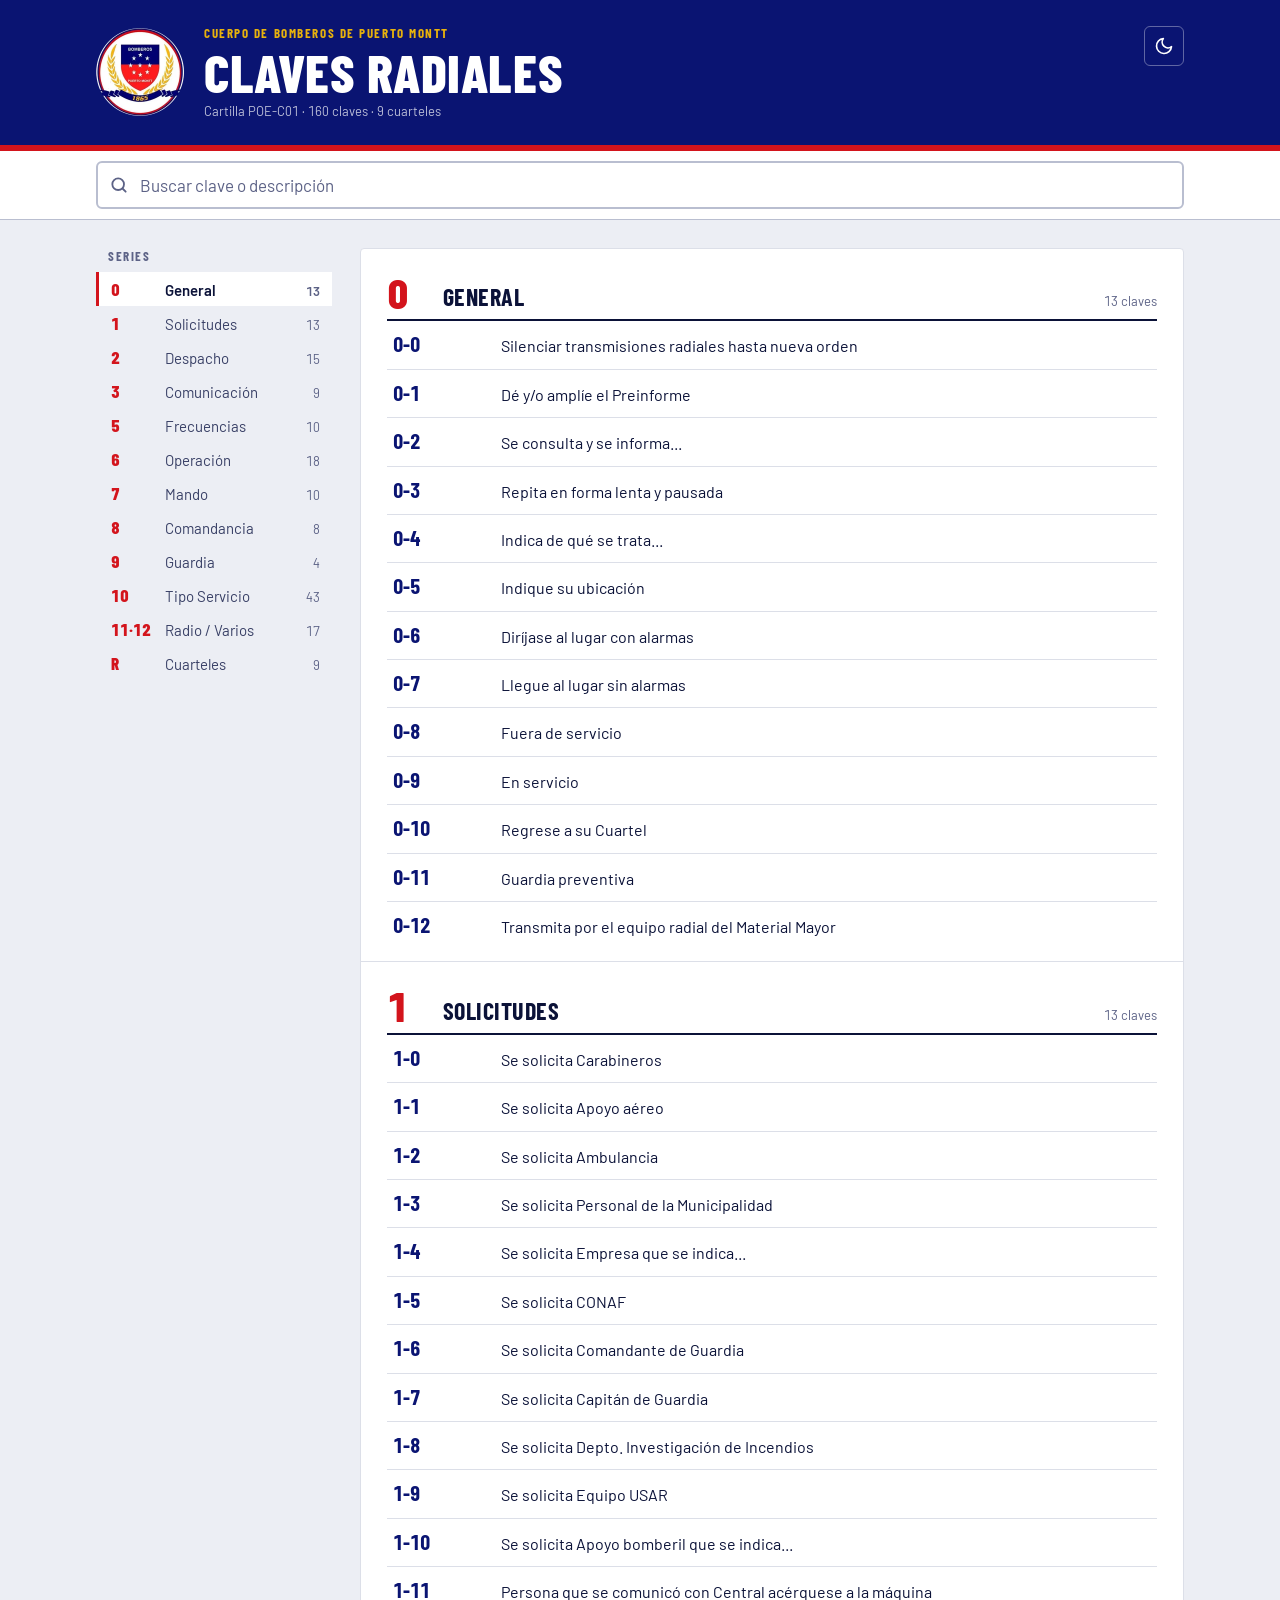
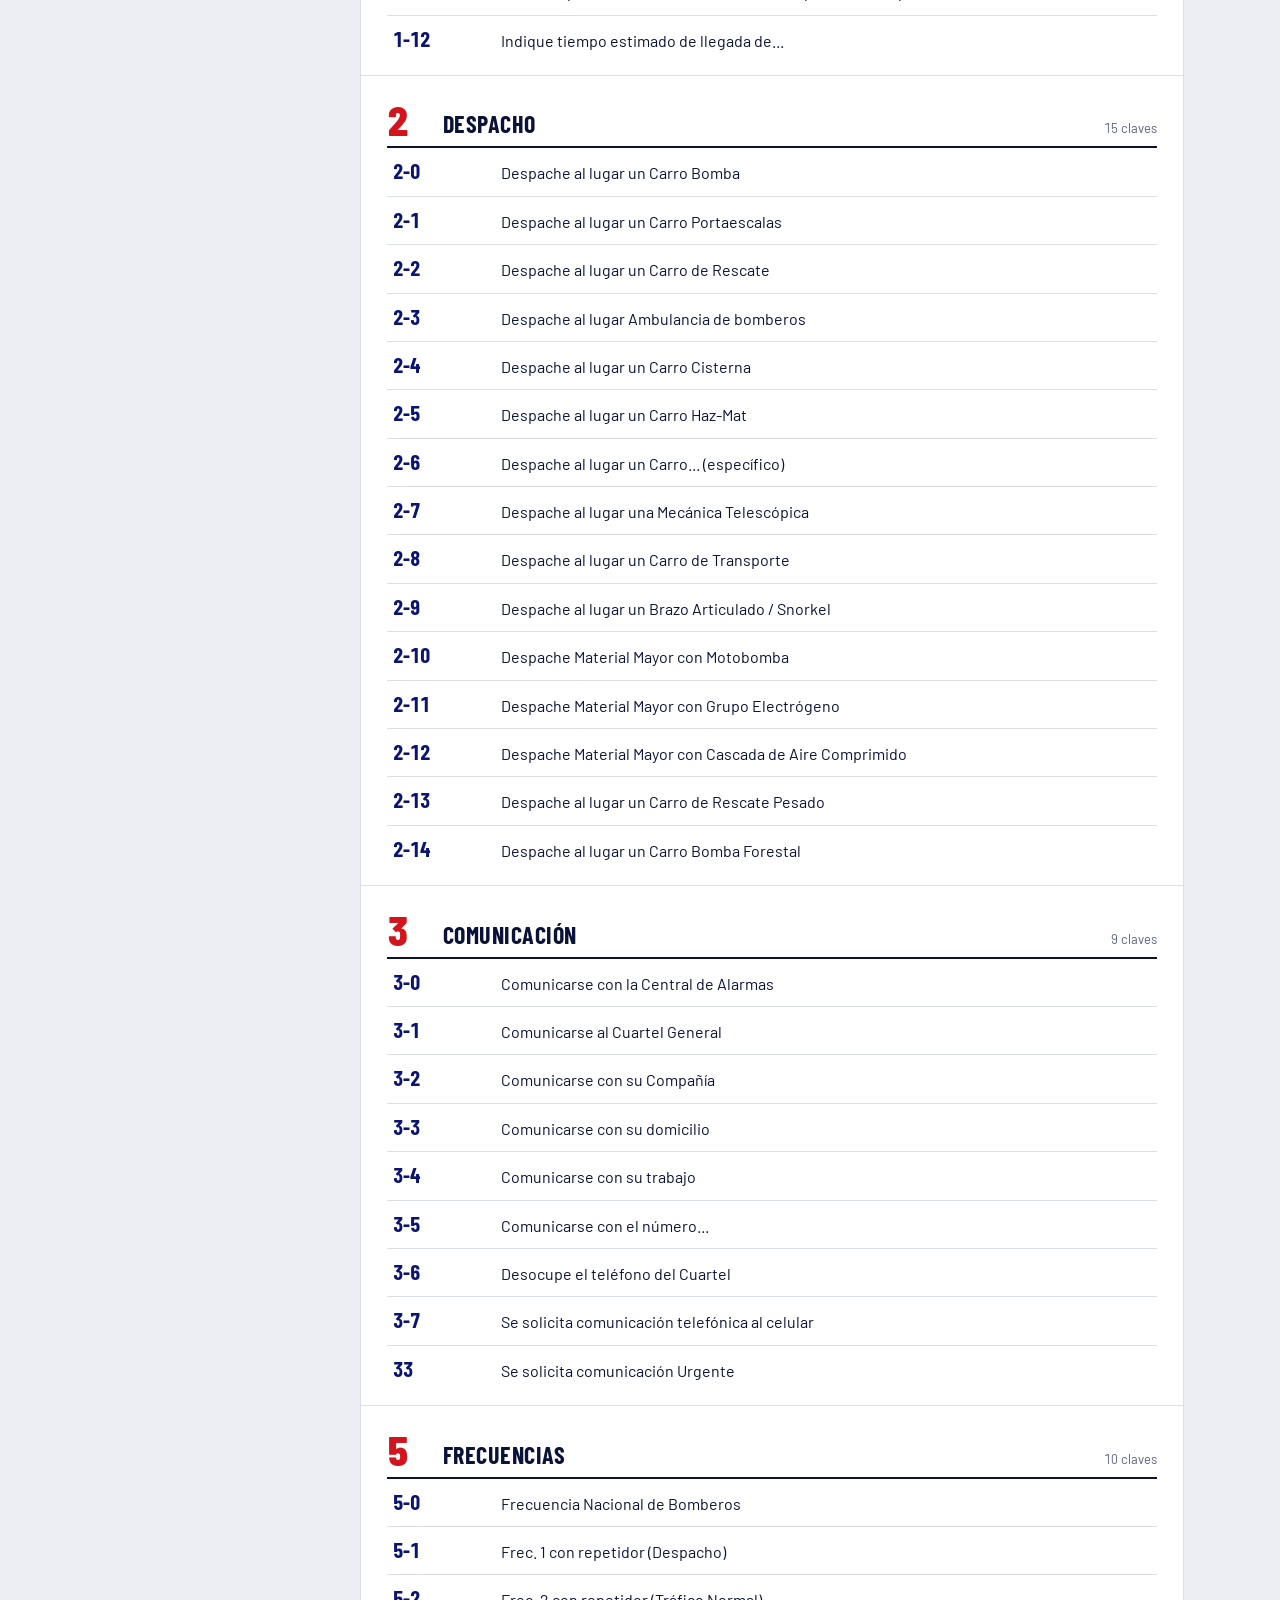
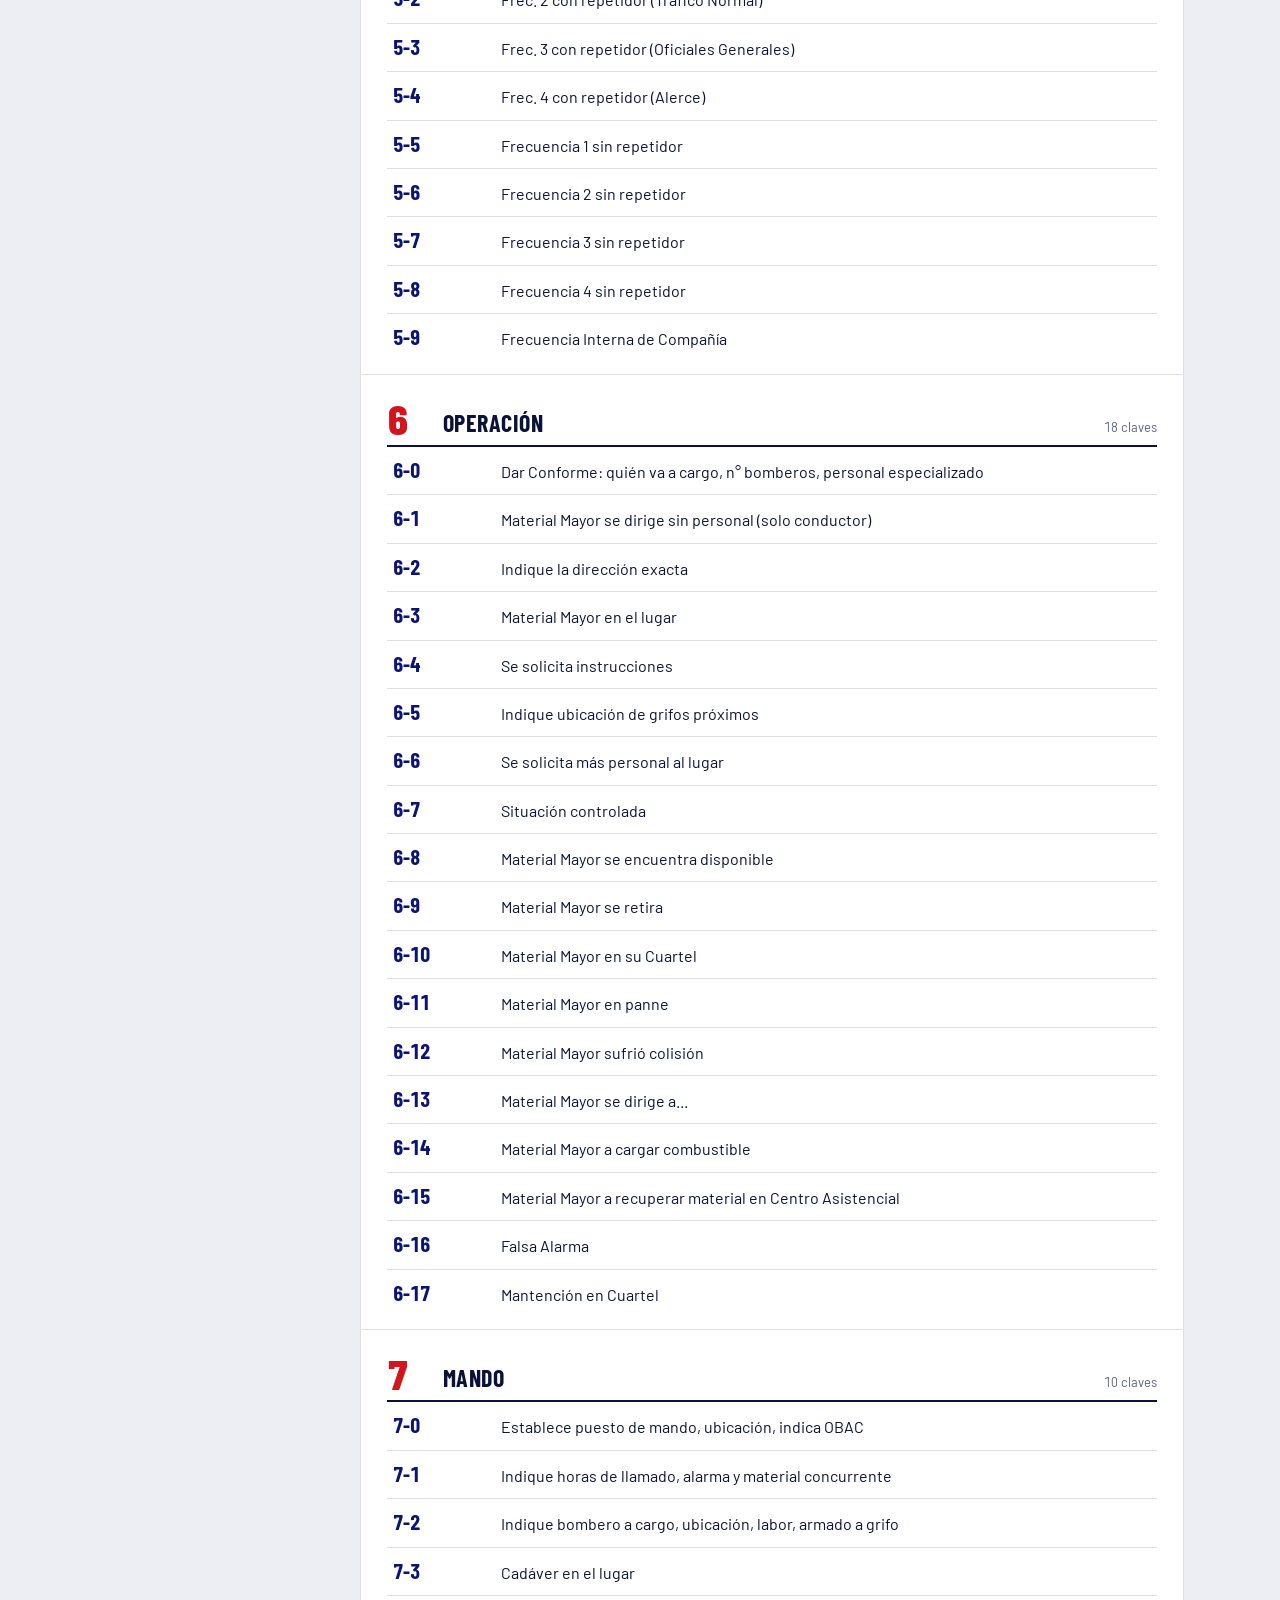
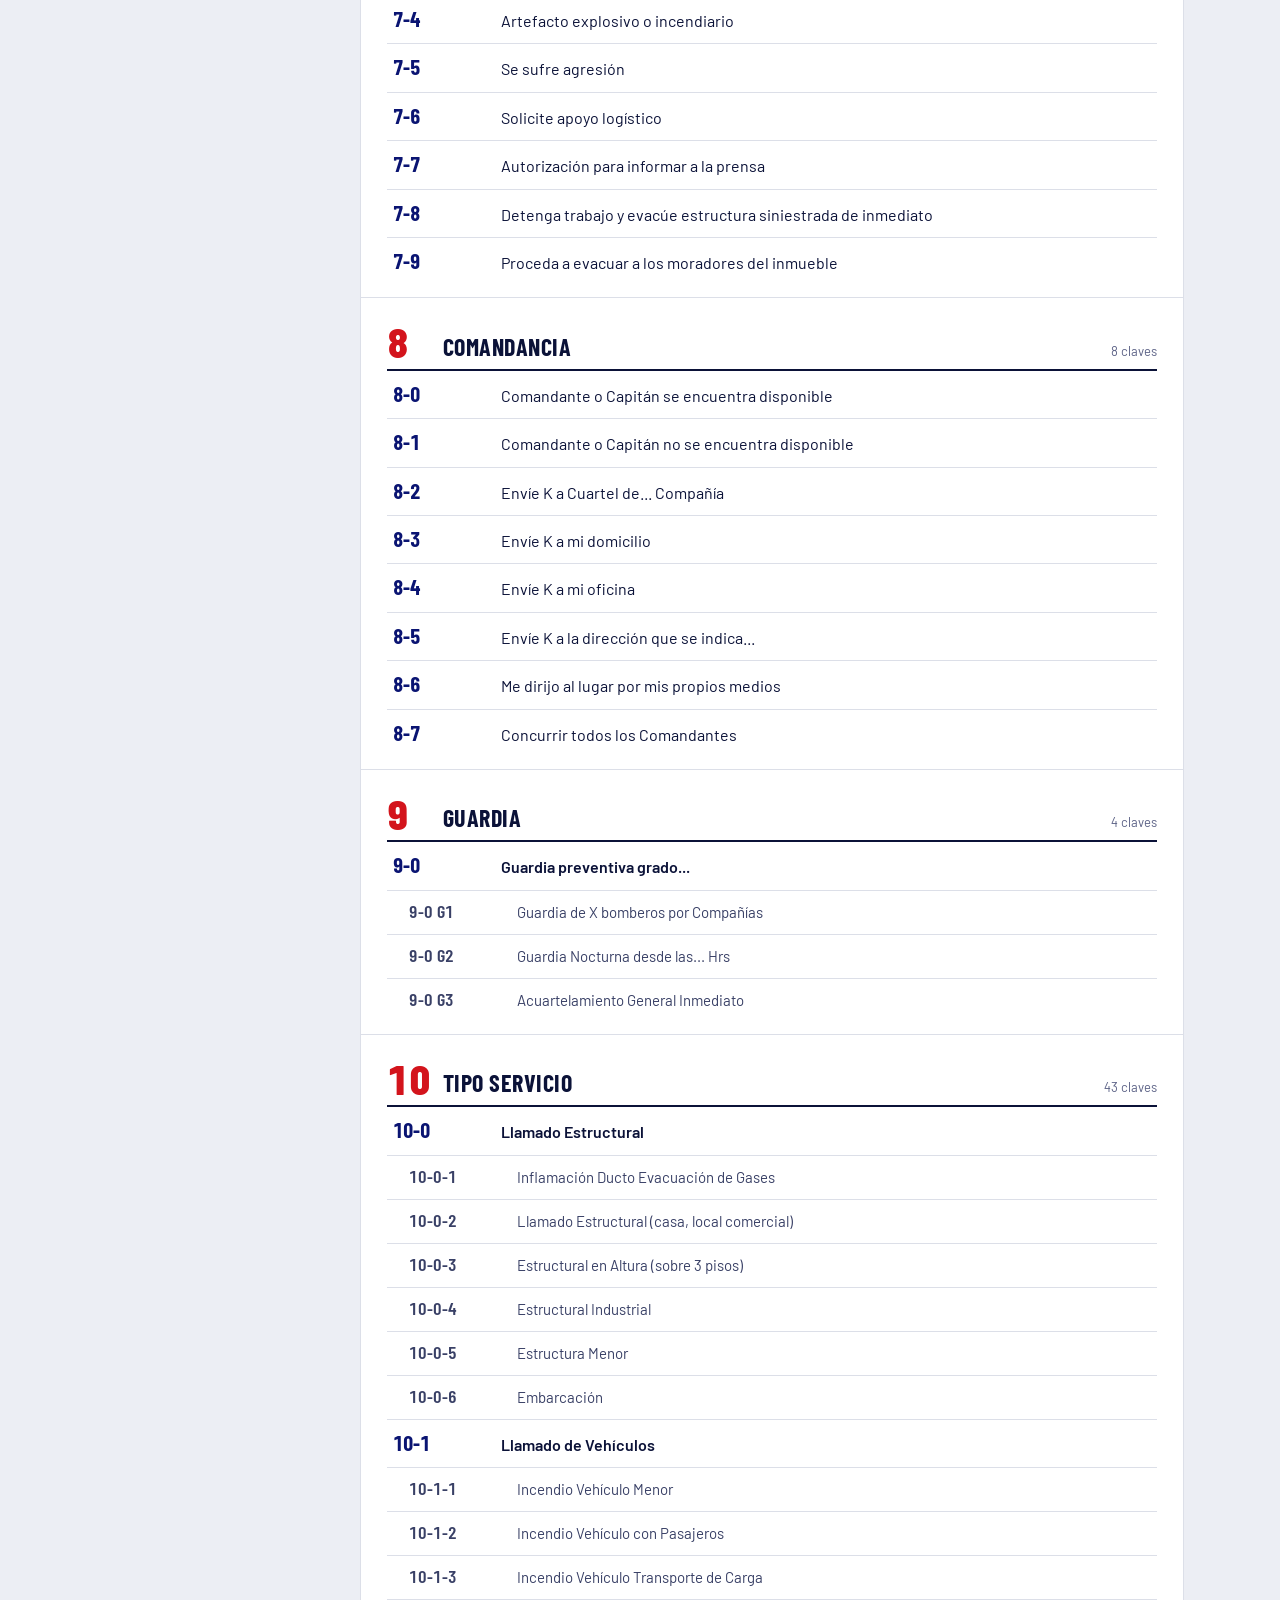
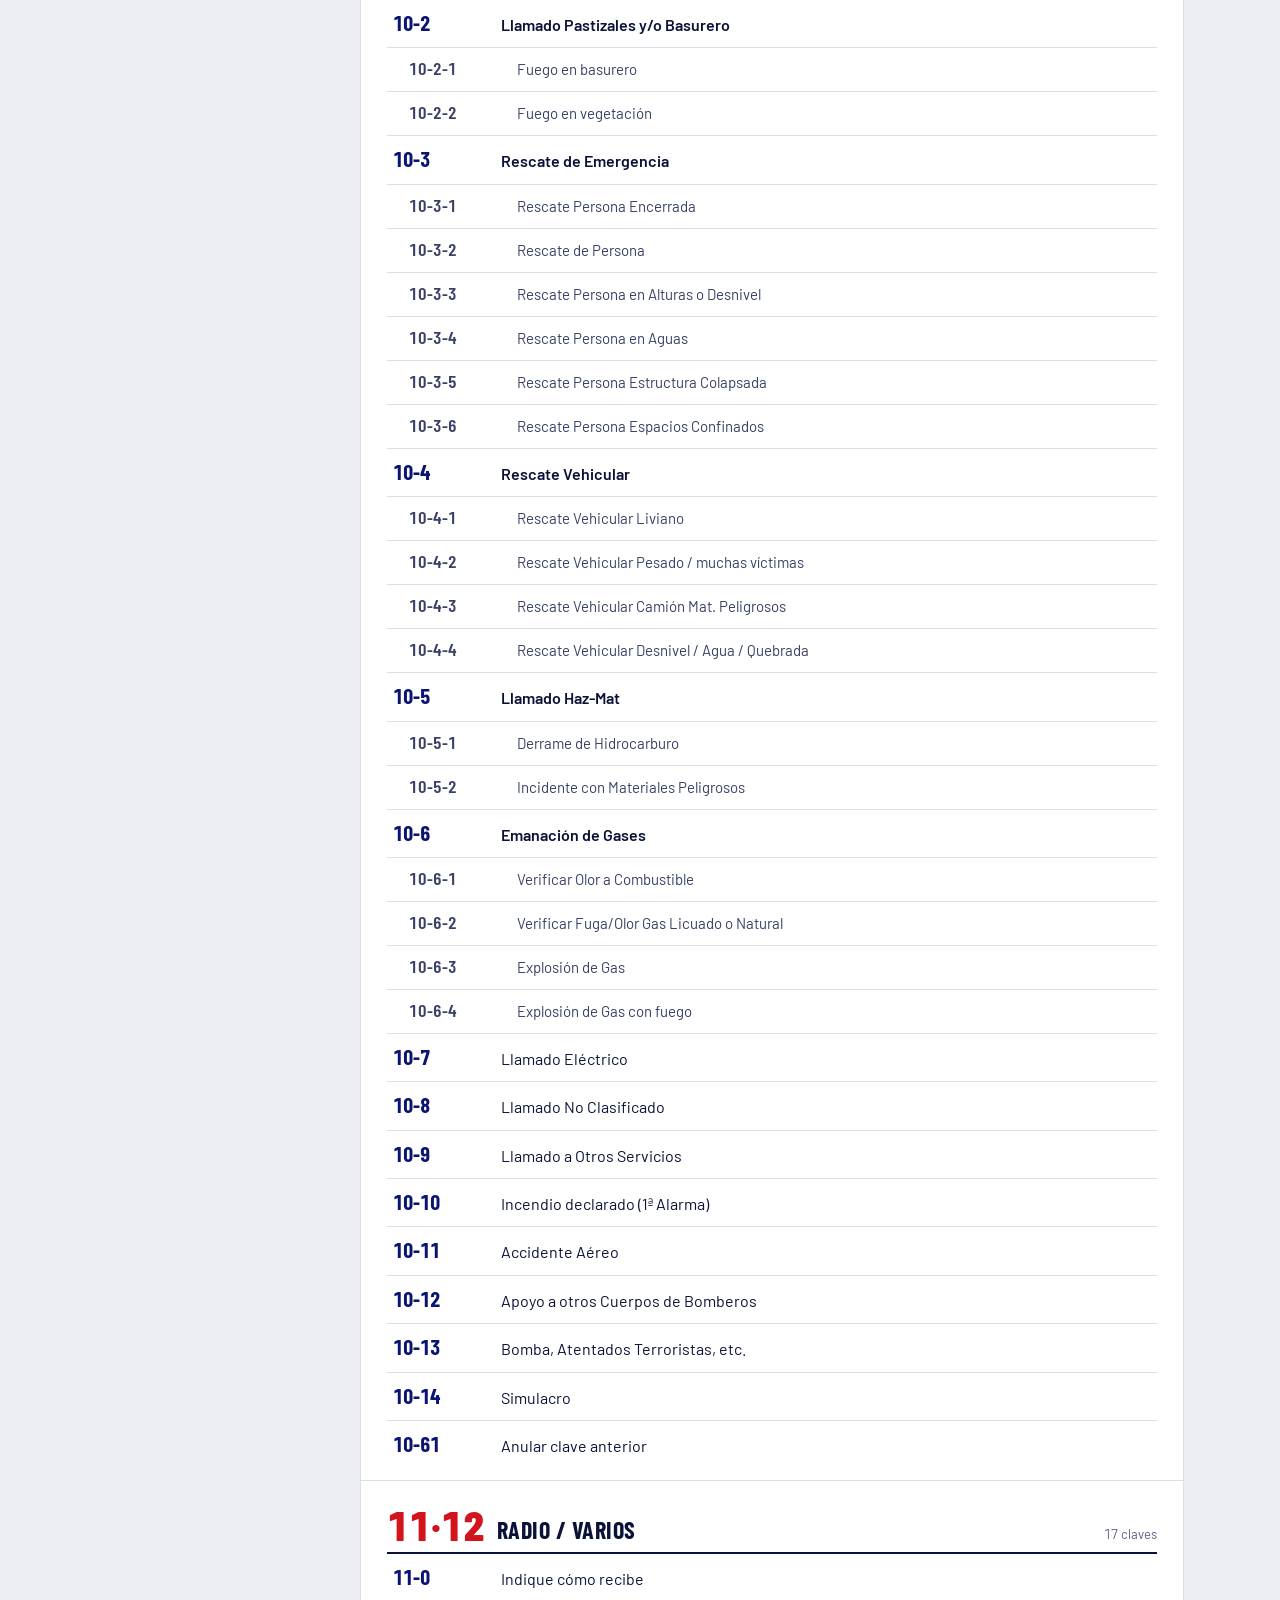
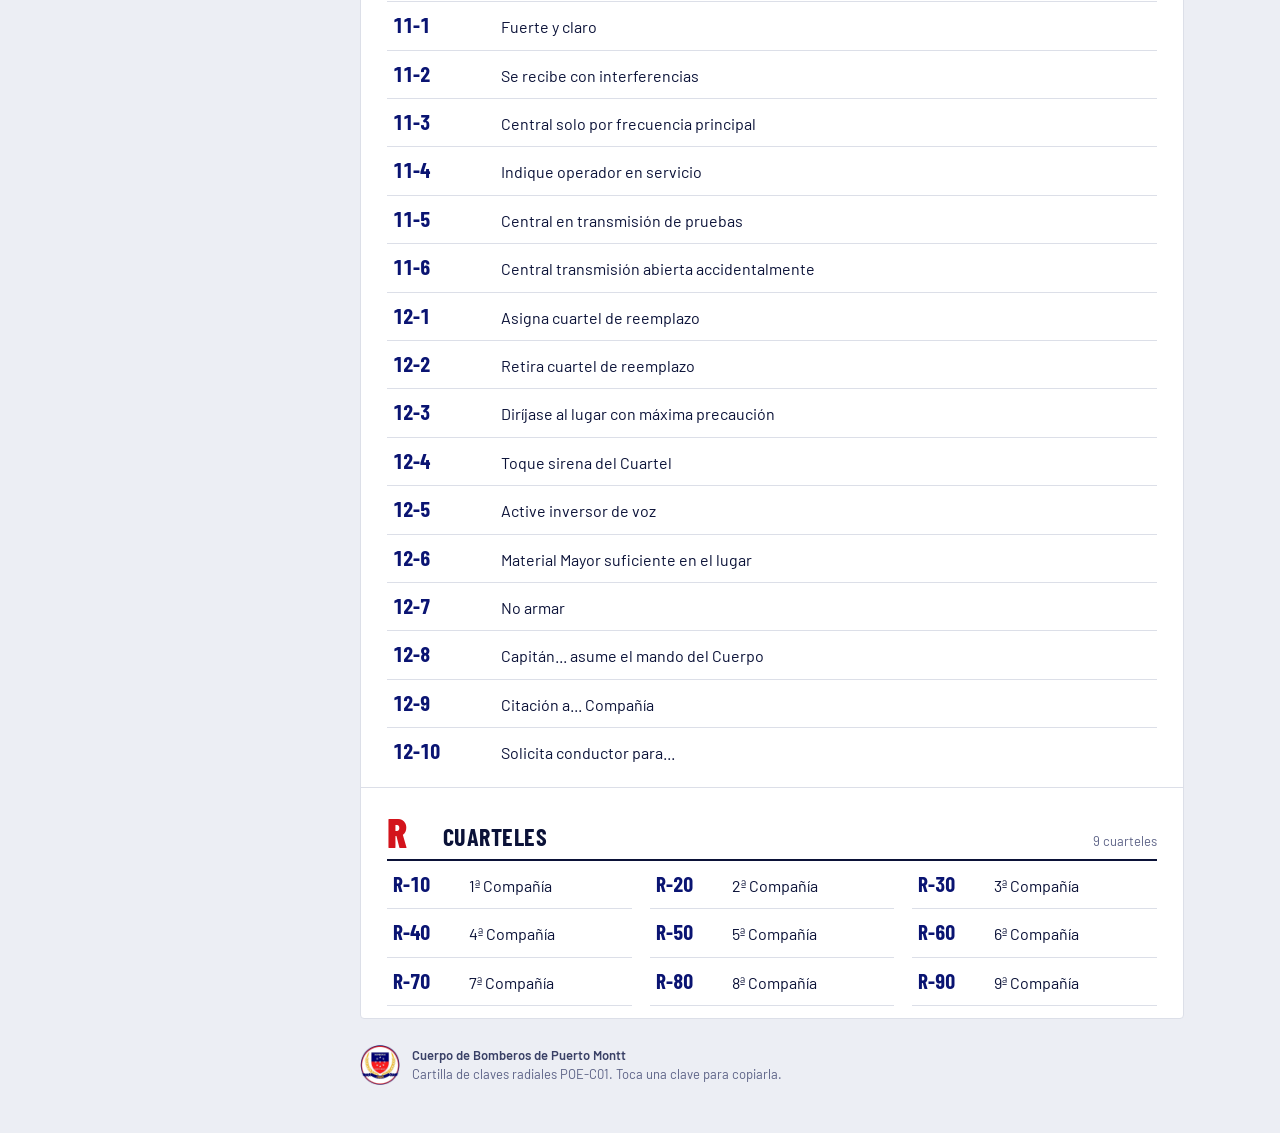
==== commit 9b2902cb: "Rediseño institucional con el escudo del Cuerpo Cartilla con los colores del escudo (azul, rojo y do" ====
--- a/index.html
+++ b/index.html
@@ -5,13 +5,18 @@
 <meta name="viewport" content="width=device-width, initial-scale=1.0, maximum-scale=5.0, user-scalable=yes, viewport-fit=cover">
 <meta name="apple-mobile-web-app-capable" content="yes">
 <meta name="apple-mobile-web-app-status-bar-style" content="black-translucent">
-<meta name="theme-color" content="#0B0E15">
+<meta name="theme-color" content="#0A1472">
 <meta name="color-scheme" content="light dark">
 <meta name="apple-mobile-web-app-title" content="Claves CBPM">
-<meta name="description" content="Claves radiales del Cuerpo de Bomberos de Puerto Montt. Búsqueda rápida por clave o descripción.">
+<meta name="description" content="Cartilla de claves radiales del Cuerpo de Bomberos de Puerto Montt.">
 <title>Claves Radiales · CB Puerto Montt</title>
+<link rel="icon" type="image/png" href="img/favicon.png">
+<link rel="apple-touch-icon" href="img/apple-touch-icon.png">
+<link rel="preconnect" href="https://fonts.googleapis.com">
+<link rel="preconnect" href="https://fonts.gstatic.com" crossorigin>
+<link rel="stylesheet" href="https://fonts.googleapis.com/css2?family=Barlow+Condensed:wght@600;700;800&family=Barlow:wght@400;500;600&display=swap">
 <script>
-  // Aplica el tema guardado antes de pintar para evitar parpadeo
+  // Aplica el tema guardado antes de pintar, para evitar parpadeo
   (function(){
     try {
       var t = localStorage.getItem("cbpm-theme");
@@ -20,104 +25,83 @@
   })();
 </script>
 <style>
-  /* Concepto: consola de despacho. Panel oscuro o claro, claves en monoespaciada
-     tipo pantalla de radio, color por categoría y una sola animación ambiental
-     (barras de señal en la cabecera). */
+  /* Cartilla institucional: banda azul del escudo con franja roja, hoja blanca,
+     claves en letra condensada como la rotulación de los carros. En pantallas
+     anchas, índice de series a la izquierda y cartilla a la derecha. */
   :root {
-    --bg: #EDF0F5;
-    --bg-2: #E2E7EF;
-    --surface: #FFFFFF;
-    --surface-2: #F4F6FA;
-    --hover: rgba(14,20,32,0.045);
-    --line: rgba(14,20,32,0.10);
-    --line-2: rgba(14,20,32,0.18);
-    --fg: #0E1420;
-    --fg-2: rgba(14,20,32,0.72);
-    --fg-3: rgba(14,20,32,0.58);
-    --accent: #C8202E;
-    --accent-ink: #FFFFFF;
-    --glow: rgba(200,32,46,0.16);
-    --grid: rgba(14,20,32,0.05);
-    --shadow: 0 1px 2px rgba(14,20,32,0.06), 0 10px 28px -12px rgba(14,20,32,0.22);
-    --bar: rgba(237,240,245,0.86);
+    --bg: #ECEEF4;
+    --sheet: #FFFFFF;
+    --ink: #0B1238;
+    --ink-2: #394066;
+    --ink-3: #5C6286;
+    --rule: #DCDFE8;
+    --rule-2: #B9BED0;
+    --hover: #F3F5FA;
+    --code: #0A1472;
+    --head: #0A1472;
+    --head-2: #071054;
+    --red: #D3141C;
+    --gold: #E8B20C;
+    --mark: #FFE27A;
+    --toast-bg: #0B1238;
+    --toast-fg: #FFFFFF;
+    --display: "Barlow Condensed", "Roboto Condensed", "Arial Narrow", "Helvetica Neue", Arial, sans-serif;
+    --text: "Barlow", -apple-system, BlinkMacSystemFont, "Segoe UI", Roboto, Arial, sans-serif;
     --ico-sun: none;
     --ico-moon: block;
-    --mono: ui-monospace, "SF Mono", SFMono-Regular, Menlo, Consolas, "Liberation Mono", monospace;
-    --sans: -apple-system, BlinkMacSystemFont, "Segoe UI", Roboto, "Helvetica Neue", Arial, sans-serif;
-    --r-lg: 18px;
-    --r-md: 12px;
-    --r-sm: 8px;
     color-scheme: light;
   }
   @media (prefers-color-scheme: dark) {
     :root:not([data-theme="light"]) {
-      --bg: #0B0E15;
-      --bg-2: #10141D;
-      --surface: #141925;
-      --surface-2: #1A2030;
-      --hover: rgba(255,255,255,0.05);
-      --line: rgba(255,255,255,0.09);
-      --line-2: rgba(255,255,255,0.18);
-      --fg: #F2F4F8;
-      --fg-2: rgba(242,244,248,0.76);
-      --fg-3: rgba(242,244,248,0.58);
-      --accent: #FF4D5A;
-      --accent-ink: #1A0508;
-      --glow: rgba(255,77,90,0.20);
-      --grid: rgba(255,255,255,0.045);
-      --shadow: 0 1px 0 rgba(255,255,255,0.04) inset, 0 14px 32px -14px rgba(0,0,0,0.7);
-      --bar: rgba(11,14,21,0.86);
+      --bg: #060A22;
+      --sheet: #0C1333;
+      --ink: #EEF0F8;
+      --ink-2: #C4C8DE;
+      --ink-3: #959CBD;
+      --rule: #1E2753;
+      --rule-2: #36407A;
+      --hover: #111A42;
+      --code: #B7C4FF;
+      --head: #0A1160;
+      --head-2: #070C44;
+      --red: #FF4B50;
+      --gold: #F2C230;
+      --mark: rgba(242,194,48,0.40);
+      --toast-bg: #EEF0F8;
+      --toast-fg: #0B1238;
       --ico-sun: block;
       --ico-moon: none;
       color-scheme: dark;
     }
   }
   :root[data-theme="dark"] {
-    --bg: #0B0E15;
-    --bg-2: #10141D;
-    --surface: #141925;
-    --surface-2: #1A2030;
-    --hover: rgba(255,255,255,0.05);
-    --line: rgba(255,255,255,0.09);
-    --line-2: rgba(255,255,255,0.18);
-    --fg: #F2F4F8;
-    --fg-2: rgba(242,244,248,0.76);
-    --fg-3: rgba(242,244,248,0.58);
-    --accent: #FF4D5A;
-    --accent-ink: #1A0508;
-    --glow: rgba(255,77,90,0.20);
-    --grid: rgba(255,255,255,0.045);
-    --shadow: 0 1px 0 rgba(255,255,255,0.04) inset, 0 14px 32px -14px rgba(0,0,0,0.7);
-    --bar: rgba(11,14,21,0.86);
+    --bg: #060A22;
+    --sheet: #0C1333;
+    --ink: #EEF0F8;
+    --ink-2: #C4C8DE;
+    --ink-3: #959CBD;
+    --rule: #1E2753;
+    --rule-2: #36407A;
+    --hover: #111A42;
+    --code: #B7C4FF;
+    --head: #0A1160;
+    --head-2: #070C44;
+    --red: #FF4B50;
+    --gold: #F2C230;
+    --mark: rgba(242,194,48,0.40);
+    --toast-bg: #EEF0F8;
+    --toast-fg: #0B1238;
     --ico-sun: block;
     --ico-moon: none;
     color-scheme: dark;
   }
 
   *, *::before, *::after { box-sizing: border-box; margin: 0; padding: 0; -webkit-tap-highlight-color: transparent; }
-  html { -webkit-text-size-adjust: 100%; text-size-adjust: 100%; scroll-behavior: smooth; }
-  body {
-    font-family: var(--sans);
-    background: var(--bg); color: var(--fg);
-    -webkit-font-smoothing: antialiased; overflow-x: hidden;
-    min-height: 100%;
-  }
+  html { -webkit-text-size-adjust: 100%; text-size-adjust: 100%; }
+  body { font-family: var(--text); background: var(--bg); color: var(--ink); -webkit-font-smoothing: antialiased; overflow-x: hidden; }
   button { font-family: inherit; color: inherit; }
-  :focus-visible { outline: 2px solid var(--accent); outline-offset: 2px; }
-
-  /* Color por categoría: --c es el color base, --cf es la versión legible en cada tema */
-  .k { --cf: var(--c); }
-  @supports (color: color-mix(in srgb, red 50%, blue)) {
-    :root .k { --cf: color-mix(in srgb, var(--c) 58%, #000); }
-  }
-  @media (prefers-color-scheme: dark) {
-    @supports (color: color-mix(in srgb, red 50%, blue)) {
-      :root:not([data-theme="light"]) .k { --cf: color-mix(in srgb, var(--c) 62%, #fff); }
-    }
-  }
-  @supports (color: color-mix(in srgb, red 50%, blue)) {
-    :root[data-theme="dark"] .k { --cf: color-mix(in srgb, var(--c) 62%, #fff); }
-  }
+  :focus-visible { outline: 3px solid var(--gold); outline-offset: 2px; }
+  [hidden] { display: none !important; }
 
   .wrap {
     width: 100%; max-width: 1120px; margin: 0 auto;
@@ -125,316 +109,235 @@
     padding-right: max(16px, env(safe-area-inset-right, 0px));
   }
 
-  /* ===== CABECERA ===== */
-  .hero {
-    position: relative; overflow: hidden;
-    background:
-      radial-gradient(900px 340px at 12% -10%, var(--glow), transparent 70%),
-      linear-gradient(var(--grid) 1px, transparent 1px) 0 0 / 100% 28px,
-      linear-gradient(90deg, var(--grid) 1px, transparent 1px) 0 0 / 28px 100%,
-      var(--bg-2);
-    border-bottom: 1px solid var(--line);
+  /* ===== CABECERA INSTITUCIONAL ===== */
+  .top {
+    background: var(--head); color: #fff;
     padding-top: env(safe-area-inset-top, 0px);
-  }
-  .hero .wrap { padding-top: 22px; padding-bottom: 22px; }
-  .brand { display: flex; align-items: center; gap: 14px; }
-  .mark {
-    width: 52px; height: 52px; border-radius: 15px; flex-shrink: 0;
-    background: var(--accent); color: var(--accent-ink);
+    border-bottom: 6px solid var(--red);
+  }
+  .top .wrap { display: flex; align-items: center; gap: 16px; padding-top: 18px; padding-bottom: 18px; }
+  .logo { width: 68px; height: 68px; flex-shrink: 0; display: block; }
+  .ttl { flex: 1; min-width: 0; }
+  .ttl .org {
+    font-family: var(--display); font-weight: 700; font-size: 13px; letter-spacing: 0.12em;
+    text-transform: uppercase; color: var(--gold); line-height: 1.2;
+  }
+  .ttl h1 {
+    font-family: var(--display); font-weight: 800; text-transform: uppercase;
+    font-size: clamp(32px, 8.4vw, 54px); line-height: 0.95; letter-spacing: 0.01em; margin-top: 4px;
+  }
+  .ttl .ref { font-size: 13px; color: rgba(255,255,255,0.72); margin-top: 6px; font-variant-numeric: tabular-nums; }
+  .tbtn {
+    width: 40px; height: 40px; flex-shrink: 0; align-self: flex-start; cursor: pointer;
+    border: 1.5px solid rgba(255,255,255,0.35); border-radius: 6px; background: transparent; color: #fff;
     display: flex; align-items: center; justify-content: center;
-    box-shadow: 0 8px 22px -8px var(--accent);
-  }
-  .brand-t { min-width: 0; flex: 1; }
-  .eyebrow {
-    font-size: 11px; font-weight: 700; letter-spacing: 0.14em; text-transform: uppercase;
-    color: var(--fg-3);
-  }
-  .brand h1 {
-    font-size: clamp(26px, 5.4vw, 40px); font-weight: 800; letter-spacing: -0.02em;
-    line-height: 1.05; margin-top: 3px; text-wrap: balance;
-  }
-  .brand h1 span { color: var(--accent); }
-  .icon-btn {
-    width: 40px; height: 40px; border-radius: 12px; flex-shrink: 0;
-    border: 1px solid var(--line-2); background: var(--surface); color: var(--fg);
-    display: flex; align-items: center; justify-content: center; cursor: pointer;
-  }
-  .icon-btn:hover { background: var(--surface-2); }
-  .icon-btn .sun { display: var(--ico-sun); }
-  .icon-btn .moon { display: var(--ico-moon); }
-
-  .readout {
-    margin-top: 20px; display: flex; align-items: stretch; gap: 10px; flex-wrap: wrap;
-  }
-  .signal {
-    display: flex; align-items: flex-end; gap: 3px; height: 22px; padding: 0 4px 0 0;
-    align-self: center; margin-right: 6px;
-  }
-  .signal i {
-    display: block; width: 4px; border-radius: 2px; background: var(--accent);
-    height: 30%; animation: sig 1.4s ease-in-out infinite;
-  }
-  .signal i:nth-child(2) { animation-delay: -0.9s; }
-  .signal i:nth-child(3) { animation-delay: -0.4s; }
-  .signal i:nth-child(4) { animation-delay: -1.2s; }
-  .signal i:nth-child(5) { animation-delay: -0.6s; }
-  @keyframes sig { 0%,100% { height: 25%; } 50% { height: 100%; } }
-  .stat {
-    display: flex; align-items: baseline; gap: 8px; padding: 8px 12px;
-    border-radius: var(--r-sm); background: var(--surface); border: 1px solid var(--line);
-  }
-  .stat b { font-family: var(--mono); font-size: 20px; font-weight: 700; font-variant-numeric: tabular-nums; letter-spacing: -0.02em; }
-  .stat span { font-size: 11px; font-weight: 600; letter-spacing: 0.08em; text-transform: uppercase; color: var(--fg-3); }
-  .hero.compact .readout { display: none; }
-  .hero.compact .wrap { padding-top: 14px; padding-bottom: 14px; }
-  .hero.compact .mark { width: 40px; height: 40px; border-radius: 12px; }
-  .hero.compact .brand h1 { font-size: clamp(20px, 4.4vw, 26px); }
-
-  /* ===== BARRA FIJA: BÚSQUEDA + CHIPS ===== */
+  }
+  .tbtn:hover { background: rgba(255,255,255,0.10); }
+  .tbtn .sun { display: var(--ico-sun); }
+  .tbtn .moon { display: var(--ico-moon); }
+
+  /* ===== BARRA FIJA ===== */
   .bar {
     position: sticky; top: 0; z-index: 50;
-    background: var(--bar);
-    -webkit-backdrop-filter: saturate(160%) blur(16px); backdrop-filter: saturate(160%) blur(16px);
-    border-bottom: 1px solid var(--line);
+    background: var(--sheet); border-bottom: 1px solid var(--rule-2);
     padding-top: env(safe-area-inset-top, 0px);
   }
-  .bar .wrap { padding-top: 12px; padding-bottom: 4px; }
+  .bar .wrap { padding-top: 10px; }
   .srch { position: relative; }
-  .srch-ico { position: absolute; left: 14px; top: 50%; transform: translateY(-50%); color: var(--fg-3); pointer-events: none; display: flex; }
+  .srch svg { position: absolute; left: 13px; top: 50%; transform: translateY(-50%); color: var(--ink-3); pointer-events: none; }
   .srch input {
-    width: 100%; height: 50px; padding: 0 84px 0 44px; border-radius: 14px;
-    border: 1.5px solid var(--line-2); background: var(--surface); color: var(--fg);
-    font-size: 16px; font-family: inherit; outline: none; box-shadow: var(--shadow);
-    -webkit-appearance: none; appearance: none;
+    width: 100%; height: 48px; padding: 0 86px 0 42px;
+    border: 2px solid var(--rule-2); border-radius: 6px; background: var(--sheet); color: var(--ink);
+    font-family: var(--text); font-size: 17px; outline: none; -webkit-appearance: none; appearance: none;
   }
   .srch input::-webkit-search-cancel-button { -webkit-appearance: none; display: none; }
-  .srch input::placeholder { color: var(--fg-3); }
-  .srch input:focus { border-color: var(--accent); box-shadow: 0 0 0 4px var(--glow); }
-  .kbd {
-    position: absolute; right: 14px; top: 50%; transform: translateY(-50%);
-    font-family: var(--mono); font-size: 12px; font-weight: 700; color: var(--fg-3);
-    border: 1px solid var(--line-2); border-radius: 6px; padding: 2px 8px; background: var(--surface-2);
-    pointer-events: none;
-  }
-  .srch.has .kbd { display: none; }
-  .srch-x {
-    position: absolute; right: 8px; top: 50%; transform: translateY(-50%);
-    background: var(--surface-2); border: 1px solid var(--line-2); border-radius: 10px;
-    color: var(--fg-2); height: 34px; padding: 0 12px; font-size: 13px; font-weight: 600; cursor: pointer;
-    display: none; align-items: center; justify-content: center;
-  }
-  .srch-x.vis { display: flex; }
-
-  .chips {
-    display: flex; gap: 8px; overflow-x: auto; -webkit-overflow-scrolling: touch;
-    padding: 12px 0 12px; scrollbar-width: none; scroll-snap-type: x proximity;
-    margin: 0 calc(-1 * max(16px, env(safe-area-inset-left, 0px)));
-    padding-left: max(16px, env(safe-area-inset-left, 0px)); padding-right: max(16px, env(safe-area-inset-right, 0px));
-  }
-  .chips::-webkit-scrollbar { display: none; }
-  .chips[hidden] { display: none; }
-  .chp {
-    display: inline-flex; align-items: center; gap: 6px; flex-shrink: 0; scroll-snap-align: center;
-    padding: 8px 13px; border-radius: 999px; cursor: pointer; white-space: nowrap;
-    border: 1.5px solid var(--line-2); background: var(--surface); color: var(--fg-2);
-    font-size: 13px; font-weight: 600;
-  }
-  .chp:hover { border-color: var(--cf); }
-  .chp.on { color: var(--cf); border-color: var(--cf); background: color-mix(in srgb, var(--c) 16%, var(--surface)); font-weight: 700; }
-  @supports not (color: color-mix(in srgb, red 50%, blue)) { .chp.on { background: var(--surface-2); } }
-
-  /* ===== CONTENIDO ===== */
-  .cnt { padding-top: 22px; padding-bottom: 120px; }
-  .ibanner {
-    display: none; align-items: center; gap: 10px; padding: 12px 14px; margin-top: 18px; border-radius: var(--r-md);
-    background: var(--surface); border: 1px solid var(--line-2); font-size: 13px; line-height: 1.45; color: var(--fg-2);
-    box-shadow: var(--shadow);
-  }
-  .ibanner.vis { display: flex; }
-  .ibanner .itxt { flex: 1; }
-  .ibanner strong { color: var(--fg); }
-  .ibanner .ix { background: var(--surface-2); border: 1px solid var(--line); border-radius: 8px; color: var(--fg-2); font-size: 14px; cursor: pointer; width: 32px; height: 32px; }
-
-  .qbtn {
-    width: 100%; padding: 14px 16px; border-radius: var(--r-md); border: 1px solid var(--line);
-    background: var(--surface); color: var(--fg); font-size: 14px; font-weight: 700; letter-spacing: 0.01em;
-    cursor: pointer; display: flex; align-items: center; justify-content: space-between; text-align: left;
-    margin-bottom: 18px; box-shadow: var(--shadow);
-  }
-  .qbtn small { font-weight: 500; color: var(--fg-3); margin-left: 8px; font-size: 12px; }
-  .qa { font-size: 11px; color: var(--fg-3); transition: transform 0.2s; }
-  .qbtn.op .qa { transform: rotate(180deg); }
-
-  .secs { display: grid; grid-template-columns: repeat(auto-fit, minmax(min(100%, 340px), 1fr)); gap: 20px; align-items: start; }
-  .sec {
-    background: var(--surface); border: 1px solid var(--line); border-radius: var(--r-lg);
-    box-shadow: var(--shadow); overflow: hidden; min-width: 0;
-  }
-  .sec-h {
-    display: flex; align-items: center; gap: 10px; width: 100%; padding: 14px 16px;
-    background: none; border: none; border-bottom: 1px solid var(--line); cursor: pointer; text-align: left;
-  }
-  .sec-h:hover { background: var(--hover); }
-  .si {
-    width: 36px; height: 36px; border-radius: 10px; flex-shrink: 0; font-size: 18px;
-    display: flex; align-items: center; justify-content: center;
-    background: color-mix(in srgb, var(--c) 20%, transparent);
-  }
-  @supports not (color: color-mix(in srgb, red 50%, blue)) { .si { background: var(--surface-2); } }
-  .sec-h h2 { font-size: 16px; font-weight: 800; letter-spacing: -0.01em; color: var(--cf); flex: 1; min-width: 0; }
-  .ct { font-family: var(--mono); font-size: 12px; font-weight: 700; padding: 3px 8px; border-radius: 999px; background: var(--surface-2); border: 1px solid var(--line); color: var(--fg-2); }
-  .ar { color: var(--fg-3); font-size: 12px; font-weight: 600; white-space: nowrap; }
-  .more {
-    width: 100%; padding: 12px; border: none; background: none; cursor: pointer;
-    font-size: 13px; font-weight: 700; color: var(--cf);
-  }
-  .more:hover { background: var(--hover); }
-
-  /* Filas de claves */
-  .crd {
-    display: flex; align-items: flex-start; gap: 12px; width: 100%; text-align: left; cursor: pointer;
-    padding: 11px 16px; background: none; border: none; border-bottom: 1px solid var(--line);
-    position: relative; break-inside: avoid;
-  }
-  .crd:last-child { border-bottom: none; }
-  .crd:hover { background: var(--hover); }
-  .crd:active { background: var(--surface-2); }
-  .bdg {
-    font-family: var(--mono); font-size: 14px; font-weight: 800; letter-spacing: -0.01em;
-    min-width: 58px; text-align: center; padding: 4px 8px; border-radius: 7px; flex-shrink: 0;
-    color: var(--cf); white-space: nowrap; font-variant-numeric: tabular-nums;
-    border: 1px solid color-mix(in srgb, var(--c) 45%, transparent);
-    background: color-mix(in srgb, var(--c) 14%, transparent);
-  }
-  @supports not (color: color-mix(in srgb, red 50%, blue)) { .bdg { border-color: var(--line-2); background: var(--surface-2); } }
-  .dsc { font-size: 14px; line-height: 1.45; color: var(--fg); flex: 1; min-width: 0; padding-top: 3px; overflow-wrap: anywhere; }
-  .crd.s { padding-left: 38px; }
-  .crd.s::before {
-    content: ""; position: absolute; left: 24px; top: 0; bottom: 0; width: 1px; background: var(--line-2);
-  }
-  .crd.s::after {
-    content: ""; position: absolute; left: 24px; top: 22px; width: 8px; height: 1px; background: var(--line-2);
-  }
-  .crd.s .bdg { font-size: 13px; font-weight: 700; min-width: 52px; background: transparent; }
-  mark { background: color-mix(in srgb, var(--accent) 30%, transparent); color: inherit; border-radius: 3px; padding: 0 1px; }
-  @supports not (color: color-mix(in srgb, red 50%, blue)) { mark { background: var(--glow); } }
-
-  .panel { background: var(--surface); border: 1px solid var(--line); border-radius: var(--r-lg); box-shadow: var(--shadow); overflow: hidden; }
-  .list { max-width: 820px; }
-  .cols { column-width: 260px; column-gap: 0; margin-bottom: 22px; }
-
-  .ach { display: flex; align-items: center; gap: 12px; margin-bottom: 16px; }
-  .ach .si { width: 46px; height: 46px; font-size: 24px; border-radius: 13px; }
-  .ach h2 { font-size: clamp(24px, 5vw, 32px); font-weight: 800; letter-spacing: -0.02em; color: var(--cf); line-height: 1.1; }
-  .ach .ab { font-family: var(--mono); font-size: 13px; font-weight: 700; padding: 4px 10px; border-radius: 999px; background: var(--surface); border: 1px solid var(--line-2); color: var(--fg-2); }
-  .rl { font-size: 13px; color: var(--fg-3); margin-bottom: 14px; font-weight: 600; }
-  .rg { display: flex; align-items: center; gap: 8px; font-size: 12px; font-weight: 800; text-transform: uppercase; letter-spacing: 0.12em; color: var(--cf); margin: 22px 0 8px; }
-  .rg:first-of-type { margin-top: 0; }
-  .emp { text-align: center; padding: 56px 20px; color: var(--fg-3); }
-  .emp .big { font-size: 44px; margin-bottom: 10px; }
-  .emp p { font-size: 15px; font-weight: 600; color: var(--fg-2); }
-  .emp p + p { font-size: 13px; font-weight: 500; margin-top: 4px; color: var(--fg-3); }
-
-  .foot { margin-top: 30px; font-size: 12px; color: var(--fg-3); text-align: center; letter-spacing: 0.02em; }
-
-  .bbar {
-    position: fixed; bottom: 0; left: 0; right: 0; z-index: 60; display: flex; justify-content: center;
-    padding: 12px max(16px, env(safe-area-inset-right, 0px)) calc(14px + env(safe-area-inset-bottom, 0px)) max(16px, env(safe-area-inset-left, 0px));
-    background: linear-gradient(to top, var(--bg) 40%, transparent); pointer-events: none;
-  }
-  .bbar[hidden] { display: none; }
-  .bbtn {
-    pointer-events: auto; padding: 12px 22px; border-radius: 999px; border: 1px solid var(--line-2);
-    background: var(--surface); color: var(--fg); font-size: 14px; font-weight: 700; cursor: pointer;
-    box-shadow: var(--shadow);
-  }
-  .bbtn:hover { border-color: var(--accent); }
+  .srch input::placeholder { color: var(--ink-3); }
+  .srch input:focus { border-color: var(--code); }
+  .clr {
+    position: absolute; right: 6px; top: 50%; transform: translateY(-50%);
+    height: 36px; padding: 0 12px; border: none; border-radius: 4px; cursor: pointer;
+    background: var(--hover); color: var(--ink-2); font-size: 14px; font-weight: 600;
+  }
+  .tabs {
+    display: flex; overflow-x: auto; -webkit-overflow-scrolling: touch; scrollbar-width: none;
+    margin: 6px calc(-1 * max(16px, env(safe-area-inset-left, 0px))) 0;
+    padding: 0 max(16px, env(safe-area-inset-right, 0px)) 0 max(16px, env(safe-area-inset-left, 0px));
+  }
+  .tabs::-webkit-scrollbar { display: none; }
+  .tab {
+    flex-shrink: 0; display: flex; align-items: baseline; gap: 6px; cursor: pointer; white-space: nowrap;
+    padding: 10px 12px 9px; background: none; border: none; border-bottom: 3px solid transparent;
+    font-family: var(--display); font-size: 16px; font-weight: 600; letter-spacing: 0.02em; text-transform: uppercase;
+    color: var(--ink-3);
+  }
+  .tab b { font-weight: 800; color: var(--red); font-variant-numeric: tabular-nums; }
+  .tab:hover { color: var(--ink); }
+  .tab.on { color: var(--ink); border-bottom-color: var(--red); }
+  .bar .pad { height: 10px; }
+
+  /* ===== DISPOSICIÓN ===== */
+  .layout { padding-top: 20px; padding-bottom: 48px; }
+  .side { display: none; }
+  .main { min-width: 0; }
+
+  .note {
+    display: flex; align-items: center; gap: 10px; margin-bottom: 16px; padding: 12px 14px;
+    background: var(--sheet); border: 1px solid var(--rule-2); border-radius: 6px;
+    font-size: 14px; line-height: 1.45; color: var(--ink-2);
+  }
+  .note b { color: var(--ink); }
+  .note button { margin-left: auto; flex-shrink: 0; width: 32px; height: 32px; border: none; border-radius: 4px; background: var(--hover); color: var(--ink-2); cursor: pointer; font-size: 15px; }
+
+  .count { font-size: 14px; color: var(--ink-3); margin-bottom: 14px; }
+  .count b { color: var(--ink); font-variant-numeric: tabular-nums; }
+
+  .sheet { background: var(--sheet); border: 1px solid var(--rule); border-radius: 4px; }
+  .sec { padding: 22px 18px 10px; border-top: 1px solid var(--rule); }
+  .sec:first-child { border-top: none; }
+  .sec-h { display: flex; align-items: flex-end; gap: 12px; padding-bottom: 10px; border-bottom: 2px solid var(--ink); }
+  .sn {
+    font-family: var(--display); font-weight: 800; font-size: 42px; line-height: 0.82; color: var(--red);
+    font-variant-numeric: tabular-nums; min-width: 44px;
+  }
+  .sec-h h2 {
+    font-family: var(--display); font-weight: 700; font-size: 24px; line-height: 1; text-transform: uppercase;
+    letter-spacing: 0.02em; flex: 1; min-width: 0; text-wrap: balance;
+  }
+  .sc { font-size: 13px; color: var(--ink-3); white-space: nowrap; font-variant-numeric: tabular-nums; }
+
+  .row {
+    display: grid; grid-template-columns: 84px 1fr; gap: 12px; align-items: baseline; width: 100%;
+    padding: 11px 6px; border: none; border-bottom: 1px solid var(--rule); background: none;
+    text-align: left; cursor: pointer;
+  }
+  .rows .row:last-child { border-bottom: none; }
+  .row:hover { background: var(--hover); }
+  .row:active { background: var(--rule); }
+  .cd {
+    font-family: var(--display); font-weight: 700; font-size: 21px; line-height: 1.1; color: var(--code);
+    font-variant-numeric: tabular-nums; white-space: nowrap;
+  }
+  .ds { font-size: 16px; line-height: 1.4; color: var(--ink); min-width: 0; overflow-wrap: anywhere; }
+  .row.par .ds { font-weight: 600; }
+  .row.sub { grid-template-columns: 84px 1fr; padding-left: 22px; }
+  .row.sub .cd { font-size: 18px; font-weight: 600; color: var(--ink-2); }
+  .row.sub .ds { font-size: 15px; color: var(--ink-2); }
+  mark { background: var(--mark); color: inherit; border-radius: 2px; padding: 0 1px; }
+
+  .rows.grid3 { display: grid; grid-template-columns: repeat(auto-fill, minmax(min(100%, 220px), 1fr)); column-gap: 18px; }
+  .rows.grid3 .row { border-bottom: 1px solid var(--rule); grid-template-columns: 64px 1fr; }
+
+  .empty { padding: 48px 18px; text-align: center; }
+  .empty p { font-size: 17px; font-weight: 600; }
+  .empty p + p { font-size: 14px; font-weight: 400; color: var(--ink-3); margin-top: 4px; }
+
+  .foot { display: flex; align-items: center; gap: 12px; margin-top: 26px; color: var(--ink-3); font-size: 13px; line-height: 1.45; }
+  .foot img { width: 40px; height: 40px; flex-shrink: 0; }
+  .foot b { color: var(--ink-2); font-weight: 600; }
 
   .toast {
-    position: fixed; left: 50%; bottom: calc(24px + env(safe-area-inset-bottom, 0px)); z-index: 90;
-    transform: translate(-50%, 20px); opacity: 0; pointer-events: none;
-    background: var(--fg); color: var(--bg); padding: 10px 16px; border-radius: 999px;
-    font-size: 13px; font-weight: 700; transition: opacity 0.2s, transform 0.2s; max-width: calc(100% - 32px);
+    position: fixed; left: 50%; bottom: calc(22px + env(safe-area-inset-bottom, 0px)); z-index: 90;
+    transform: translate(-50%, 16px); opacity: 0; pointer-events: none; max-width: calc(100% - 32px);
+    background: var(--toast-bg); color: var(--toast-fg); padding: 11px 16px; border-radius: 6px;
+    font-size: 15px; font-weight: 500; transition: opacity 0.18s, transform 0.18s;
   }
   .toast.on { opacity: 1; transform: translate(-50%, 0); }
-  .toast b { font-family: var(--mono); }
-
-  @media (min-width: 720px) {
-    .hero .wrap { padding-top: 34px; padding-bottom: 32px; }
-    .mark { width: 62px; height: 62px; border-radius: 18px; }
-    .cnt { padding-top: 28px; }
-    .crd { padding: 12px 18px; }
-    .bbar { display: none; }
-  }
-  @media (max-width: 520px) {
-    .signal { display: none; }
-    .readout { gap: 8px; }
-    .stat { flex: 1; justify-content: center; padding: 8px 6px; gap: 6px; }
-    .stat b { font-size: 18px; }
-    .stat span { font-size: 9.5px; letter-spacing: 0.05em; }
-  }
-  @media (prefers-reduced-motion: reduce) {
-    html { scroll-behavior: auto; }
-    .signal i { animation: none; height: 60%; }
-    .qa, .toast { transition: none; }
-  }
+  .toast b { font-family: var(--display); font-weight: 700; font-size: 17px; }
+
+  /* ===== PANTALLAS ANCHAS: índice lateral ===== */
+  @media (min-width: 980px) {
+    .top .wrap { padding-top: 26px; padding-bottom: 26px; gap: 20px; }
+    .logo { width: 88px; height: 88px; }
+    .tabs { display: none; }
+    .layout { display: grid; grid-template-columns: 236px 1fr; gap: 28px; align-items: start; padding-top: 28px; }
+    .side { display: block; position: sticky; top: calc(var(--bar-h, 70px) + 20px); }
+    .side h3 { font-family: var(--display); font-size: 13px; font-weight: 700; letter-spacing: 0.12em; text-transform: uppercase; color: var(--ink-3); margin-bottom: 8px; padding-left: 12px; }
+    .side a {
+      display: flex; align-items: baseline; gap: 10px; padding: 7px 12px; text-decoration: none; color: var(--ink-2);
+      border-left: 3px solid transparent; font-size: 15px;
+    }
+    .side a b { font-family: var(--display); font-weight: 800; font-size: 17px; color: var(--red); min-width: 44px; font-variant-numeric: tabular-nums; }
+    .side a span { flex: 1; }
+    .side a small { color: var(--ink-3); font-size: 13px; font-variant-numeric: tabular-nums; }
+    .side a:hover { color: var(--ink); background: var(--sheet); }
+    .side a.on { color: var(--ink); border-left-color: var(--red); background: var(--sheet); font-weight: 600; }
+    .side a.dim { opacity: 0.4; }
+    .sec { padding: 26px 26px 12px; }
+    .row { grid-template-columns: 96px 1fr; }
+    .row.sub { grid-template-columns: 96px 1fr; }
+  }
+  @media (max-width: 420px) {
+    .logo { width: 58px; height: 58px; }
+    .top .wrap { gap: 12px; }
+    .ttl .org { font-size: 11.5px; }
+    .row, .row.sub { grid-template-columns: 70px 1fr; gap: 10px; }
+    .row.sub { padding-left: 14px; }
+    .sec { padding-left: 12px; padding-right: 12px; }
+  }
+  @media (prefers-reduced-motion: reduce) { .toast { transition: none; } }
   @media print {
-    :root { --bg: #fff; --surface: #fff; --fg: #000; --fg-2: #222; --fg-3: #444; --line: #bbb; --line-2: #999; --shadow: none; }
-    .hero, .bar, .bbar, .toast, .ibanner, .icon-btn, .qbtn, .more, .ar { display: none !important; }
-    .sec, .panel { box-shadow: none; }
-    .cols { column-count: 2; }
-    .list { max-width: none; }
+    :root { --bg: #fff; --sheet: #fff; --ink: #000; --ink-2: #222; --ink-3: #444; --rule: #ccc; --code: #0A1472; }
+    .bar, .side, .toast, .note, .tbtn, .count { display: none !important; }
+    .layout { display: block; }
+    .sheet { border: none; }
+    .sec { break-inside: auto; }
+    .row { break-inside: avoid; }
   }
 </style>
 </head>
 <body>
 
-<header class="hero" id="hero">
+<header class="top">
   <div class="wrap">
-    <div class="brand">
-      <div class="mark" aria-hidden="true">
-        <svg viewBox="0 0 24 24" width="30" height="30" fill="none" stroke="currentColor" stroke-width="2" stroke-linecap="round"><circle cx="12" cy="12" r="2" fill="currentColor" stroke="none"/><path d="M7.8 7.8a6 6 0 0 0 0 8.4M16.2 7.8a6 6 0 0 1 0 8.4M4.9 4.9a10 10 0 0 0 0 14.2M19.1 4.9a10 10 0 0 1 0 14.2"/></svg>
-      </div>
-      <div class="brand-t">
-        <div class="eyebrow">CB Puerto Montt · POE-C01</div>
-        <h1>Claves <span>Radiales</span></h1>
-      </div>
-      <button class="icon-btn" id="th" type="button" aria-label="Cambiar entre tema claro y oscuro" title="Cambiar tema">
-        <svg class="sun" viewBox="0 0 24 24" width="20" height="20" fill="none" stroke="currentColor" stroke-width="2" stroke-linecap="round"><circle cx="12" cy="12" r="4"/><path d="M12 2v2M12 20v2M4.9 4.9l1.4 1.4M17.7 17.7l1.4 1.4M2 12h2M20 12h2M4.9 19.1l1.4-1.4M17.7 6.3l1.4-1.4"/></svg>
-        <svg class="moon" viewBox="0 0 24 24" width="20" height="20" fill="none" stroke="currentColor" stroke-width="2" stroke-linecap="round" stroke-linejoin="round"><path d="M21 12.8A9 9 0 1 1 11.2 3a7 7 0 0 0 9.8 9.8z"/></svg>
-      </button>
+    <picture>
+      <source srcset="img/logo.webp" type="image/webp">
+      <img class="logo" src="img/logo.png" width="88" height="88" alt="Escudo del Cuerpo de Bomberos de Puerto Montt">
+    </picture>
+    <div class="ttl">
+      <div class="org">Cuerpo de Bomberos de Puerto Montt</div>
+      <h1>Claves Radiales</h1>
+      <div class="ref" id="ref">Cartilla POE-C01</div>
     </div>
-    <div class="readout" id="ro" aria-label="Resumen del cuadro de claves"></div>
+    <button class="tbtn" id="th" type="button" aria-label="Cambiar entre tema claro y oscuro" title="Cambiar tema">
+      <svg class="sun" viewBox="0 0 24 24" width="20" height="20" fill="none" stroke="currentColor" stroke-width="2" stroke-linecap="round"><circle cx="12" cy="12" r="4"/><path d="M12 2v2M12 20v2M4.9 4.9l1.4 1.4M17.7 17.7l1.4 1.4M2 12h2M20 12h2M4.9 19.1l1.4-1.4M17.7 6.3l1.4-1.4"/></svg>
+      <svg class="moon" viewBox="0 0 24 24" width="20" height="20" fill="none" stroke="currentColor" stroke-width="2" stroke-linecap="round" stroke-linejoin="round"><path d="M21 12.8A9 9 0 1 1 11.2 3a7 7 0 0 0 9.8 9.8z"/></svg>
+    </button>
   </div>
 </header>
 
 <div class="bar" id="bar">
   <div class="wrap">
-    <div class="srch" id="sw">
-      <span class="srch-ico" aria-hidden="true"><svg viewBox="0 0 24 24" width="20" height="20" fill="none" stroke="currentColor" stroke-width="2" stroke-linecap="round"><circle cx="11" cy="11" r="7"/><path d="M20 20l-3.5-3.5"/></svg></span>
-      <input id="si" type="search" placeholder="Buscar clave o descripción..." aria-label="Buscar clave o descripción" autocomplete="off" autocorrect="off" autocapitalize="off" spellcheck="false" enterkeyhint="search">
-      <span class="kbd" aria-hidden="true">/</span>
-      <button class="srch-x" id="sx" type="button" aria-label="Borrar búsqueda">Borrar</button>
+    <div class="srch">
+      <svg viewBox="0 0 24 24" width="20" height="20" fill="none" stroke="currentColor" stroke-width="2.2" stroke-linecap="round" aria-hidden="true"><circle cx="11" cy="11" r="7"/><path d="M20 20l-3.5-3.5"/></svg>
+      <input id="si" type="search" placeholder="Buscar clave o descripción" aria-label="Buscar clave o descripción" autocomplete="off" autocorrect="off" autocapitalize="off" spellcheck="false" enterkeyhint="search">
+      <button class="clr" id="sx" type="button" hidden>Borrar</button>
     </div>
-    <div class="chips" id="cr" role="tablist" aria-label="Categorías de claves"></div>
+    <nav class="tabs" id="tb" aria-label="Series de claves"></nav>
+    <div class="pad"></div>
   </div>
 </div>
 
-<main class="wrap cnt">
-  <div class="ibanner" id="ib">
-    <div class="itxt" id="it"></div>
-    <button class="ix" id="ic" type="button" aria-label="Cerrar aviso">✕</button>
-  </div>
-  <div id="ct" style="margin-top:18px"></div>
-  <p class="foot" id="ft">Toca una clave para copiarla</p>
-</main>
-
-<div class="bbar" id="bb" hidden><button class="bbtn" id="bk" type="button">← Todas las categorías</button></div>
+<div class="wrap layout">
+  <nav class="side" id="sd" aria-label="Índice de series"></nav>
+  <main class="main">
+    <div class="note" id="ib" hidden>
+      <span id="it"></span>
+      <button id="ic" type="button" aria-label="Cerrar aviso">✕</button>
+    </div>
+    <div class="count" id="cn" hidden></div>
+    <div class="sheet" id="ct"></div>
+    <footer class="foot">
+      <img src="img/logo.png" alt="" width="40" height="40">
+      <div><b>Cuerpo de Bomberos de Puerto Montt</b><br>Cartilla de claves radiales POE-C01. Toca una clave para copiarla.</div>
+    </footer>
+  </main>
+</div>
+
 <div class="toast" id="ts" role="status" aria-live="polite"></div>
 
 <script>
 (function(){
-  // ===== DATA =====
+  // ===== DATOS (sin cambios) =====
   var cats = [
     {id:"general",lb:"General",ic:"📻",cl:"#E63946",ds:[
       ["0-0","Silenciar transmisiones radiales hasta nueva orden"],["0-1","Dé y/o amplíe el Preinforme"],["0-2","Se consulta y se informa..."],["0-3","Repita en forma lenta y pausada"],["0-4","Indica de qué se trata..."],["0-5","Indique su ubicación"],["0-6","Diríjase al lugar con alarmas"],["0-7","Llegue al lugar sin alarmas"],["0-8","Fuera de servicio"],["0-9","En servicio"],["0-10","Regrese a su Cuartel"],["0-11","Guardia preventiva"],["0-12","Transmita por el equipo radial del Material Mayor"]]},
@@ -461,40 +364,31 @@
   ];
   var cuart = [["R-10","1ª Compañía"],["R-20","2ª Compañía"],["R-30","3ª Compañía"],["R-40","4ª Compañía"],["R-50","5ª Compañía"],["R-60","6ª Compañía"],["R-70","7ª Compañía"],["R-80","8ª Compañía"],["R-90","9ª Compañía"]];
 
-  var activeCat = null;
-  var showQ = false;
-  var QCOLOR = "#94A3B8";
-
-  // DOM refs
+  // ===== REFERENCIAS =====
   var root = document.documentElement;
-  var hero = document.getElementById("hero");
-  var readout = document.getElementById("ro");
-  var searchWrap = document.getElementById("sw");
+  var bar = document.getElementById("bar");
   var searchInput = document.getElementById("si");
   var searchClear = document.getElementById("sx");
-  var chipsRow = document.getElementById("cr");
+  var tabsEl = document.getElementById("tb");
+  var sideEl = document.getElementById("sd");
   var content = document.getElementById("ct");
-  var footer = document.getElementById("ft");
-  var backBar = document.getElementById("bb");
-  var backBtn = document.getElementById("bk");
-  var installBanner = document.getElementById("ib");
-  var installText = document.getElementById("it");
-  var installClose = document.getElementById("ic");
+  var countEl = document.getElementById("cn");
+  var refEl = document.getElementById("ref");
+  var toast = document.getElementById("ts");
   var themeBtn = document.getElementById("th");
-  var toast = document.getElementById("ts");
   var themeMeta = document.querySelector('meta[name="theme-color"]');
+  var reduceMotion = !!(window.matchMedia && window.matchMedia("(prefers-reduced-motion: reduce)").matches);
 
   // ===== UTILIDADES =====
   function norm(str) {
     return str.toLowerCase().normalize("NFD").replace(/[̀-ͯ]/g, "");
   }
-
   function esc(str) {
     return String(str).replace(/&/g, "&amp;").replace(/</g, "&lt;").replace(/>/g, "&gt;").replace(/"/g, "&quot;");
   }
-
-  // Resalta las coincidencias ignorando tildes y mayúsculas, sin alterar el texto original
+  // Resalta coincidencias ignorando tildes y mayúsculas, sin alterar el texto original
   function mark(text, q) {
+    if (!q) return esc(text);
     var buf = "", map = [], i, j, n;
     for (i = 0; i < text.length; i++) {
       n = norm(text.charAt(i));
@@ -509,29 +403,212 @@
     }
     return out + esc(text.slice(last));
   }
-
   function isSub(code) {
     return code.split("-").length > 2 || code.indexOf("G") !== -1;
   }
-
-  function makeCard(code, desc, color, query) {
-    var sub = isSub(code) ? " s" : "";
-    return '<button type="button" class="crd k' + sub + '" style="--c:' + color + '" data-code="' + esc(code) + '" title="Tocar para copiar la clave">' +
-      '<span class="bdg">' + (query ? mark(code, query) : esc(code)) + '</span>' +
-      '<span class="dsc">' + (query ? mark(desc, query) : esc(desc)) + '</span></button>';
-  }
-
-  function toastMsg(html) {
+  function matches(item, q) {
+    return norm(item[0]).indexOf(q) !== -1 || norm(item[1]).indexOf(q) !== -1;
+  }
+
+  // Serie de cada categoría, tomada de sus propias claves (prefijos con dos o más claves)
+  function seriesOf(cat) {
+    var counts = {}, order = [], i, p;
+    for (i = 0; i < cat.ds.length; i++) {
+      p = cat.ds[i][0].split(/[- ]/)[0];
+      if (!counts[p]) { counts[p] = 0; order.push(p); }
+      counts[p]++;
+    }
+    var out = [];
+    for (i = 0; i < order.length; i++) if (counts[order[i]] > 1) out.push(order[i]);
+    return (out.length ? out : [order[0]]).join("·");
+  }
+
+  // Lista de secciones: las categorías y, al final, los cuarteles
+  var sections = [];
+  (function buildSections() {
+    for (var i = 0; i < cats.length; i++) {
+      sections.push({ id: cats[i].id, sn: seriesOf(cats[i]), lb: cats[i].lb, items: cats[i].ds, quarters: false });
+    }
+    var q = [];
+    for (var k = 0; k < cuart.length; k++) q.push([cuart[k][0], cuart[k][1]]);
+    sections.push({ id: "cuarteles", sn: "R", lb: "Cuarteles", items: q, quarters: true });
+  })();
+
+  var totalCodes = 0;
+  for (var tc = 0; tc < cats.length; tc++) totalCodes += cats[tc].ds.length;
+  refEl.textContent = "Cartilla POE-C01 · " + totalCodes + " claves · " + cuart.length + " cuarteles";
+
+  // ===== ÍNDICES (pestañas en móvil, índice lateral en pantallas anchas) =====
+  (function buildNav() {
+    var t = "", s = '<h3>Series</h3>';
+    for (var i = 0; i < sections.length; i++) {
+      var sec = sections[i];
+      t += '<button type="button" class="tab" data-id="' + sec.id + '"><b>' + esc(sec.sn) + '</b>' + esc(sec.lb) + '</button>';
+      s += '<a href="#s-' + sec.id + '" data-id="' + sec.id + '"><b>' + esc(sec.sn) + '</b><span>' + esc(sec.lb) + '</span><small>' + sec.items.length + '</small></a>';
+    }
+    tabsEl.innerHTML = t;
+    sideEl.innerHTML = s;
+  })();
+
+  // ===== CARTILLA =====
+  function rowHTML(item, next, q, quarters) {
+    var code = item[0], desc = item[1];
+    var cls = "row";
+    if (!quarters) {
+      if (isSub(code)) cls += " sub";
+      else if (next && isSub(next[0])) cls += " par";
+    }
+    return '<button type="button" class="' + cls + '" data-code="' + esc(code) + '">' +
+      '<span class="cd">' + mark(code, q) + '</span><span class="ds">' + mark(desc, q) + '</span></button>';
+  }
+
+  var visibleIds = [];
+
+  function render() {
+    var q = norm(searchInput.value.trim());
+    var searching = q.length > 0;
+    var html = "", found = 0, i, j;
+    visibleIds = [];
+
+    for (i = 0; i < sections.length; i++) {
+      var sec = sections[i], rows = "", n = 0;
+      for (j = 0; j < sec.items.length; j++) {
+        if (searching && !matches(sec.items[j], q)) continue;
+        rows += rowHTML(sec.items[j], sec.items[j + 1], q, sec.quarters);
+        n++;
+      }
+      if (!n) continue;
+      found += n;
+      visibleIds.push(sec.id);
+      html += '<section class="sec" id="s-' + sec.id + '" data-id="' + sec.id + '">' +
+        '<div class="sec-h"><span class="sn">' + esc(sec.sn) + '</span><h2>' + esc(sec.lb) + '</h2>' +
+        '<span class="sc">' + (searching ? n + " de " + sec.items.length : sec.items.length + (sec.quarters ? " cuarteles" : " claves")) + '</span></div>' +
+        '<div class="rows' + (sec.quarters ? " grid3" : "") + '">' + rows + '</div></section>';
+    }
+
+    if (searching && !found) {
+      html = '<div class="empty"><p>No hay claves que coincidan</p><p>Prueba con el número de la clave o con otra palabra</p></div>';
+    }
+    content.innerHTML = html;
+
+    searchClear.hidden = !searching;
+    tabsEl.hidden = searching;
+    countEl.hidden = !searching;
+    if (searching) {
+      countEl.innerHTML = "<b>" + found + "</b> " + (found === 1 ? "resultado" : "resultados") + " para «" + esc(searchInput.value.trim()) + "»";
+    }
+    var links = sideEl.querySelectorAll("a");
+    for (i = 0; i < links.length; i++) {
+      links[i].className = (searching && visibleIds.indexOf(links[i].getAttribute("data-id")) === -1) ? "dim" : "";
+    }
+    measureBar();
+    spy();
+  }
+
+  // ===== NAVEGACIÓN Y SECCIÓN ACTIVA =====
+  var barH = 0;
+  function measureBar() {
+    barH = bar.offsetHeight;
+    root.style.setProperty("--bar-h", barH + "px");
+  }
+
+  function goTo(id) {
+    if (searchInput.value) { searchInput.value = ""; render(); }
+    var el = document.getElementById("s-" + id);
+    if (!el) return;
+    var y = el.getBoundingClientRect().top + window.pageYOffset - barH - 6;
+    setActive(id);
+    navLock = true;
+    clearTimeout(unlockTimer);
+    unlockTimer = setTimeout(function() { navLock = false; }, 1500);
+    window.scrollTo({ top: Math.max(0, y), behavior: reduceMotion ? "auto" : "smooth" });
+  }
+
+  var activeId = null;
+  var navLock = false, unlockTimer = null;
+  function setActive(id) {
+    if (id === activeId) return;
+    activeId = id;
+    var tabs = tabsEl.children, on = null, i;
+    for (i = 0; i < tabs.length; i++) {
+      var is = tabs[i].getAttribute("data-id") === id;
+      tabs[i].className = "tab" + (is ? " on" : "");
+      if (is) { tabs[i].setAttribute("aria-current", "true"); on = tabs[i]; } else { tabs[i].removeAttribute("aria-current"); }
+    }
+    var links = sideEl.querySelectorAll("a");
+    for (i = 0; i < links.length; i++) {
+      var dim = links[i].className.indexOf("dim") !== -1 ? " dim" : "";
+      links[i].className = (links[i].getAttribute("data-id") === id ? "on" : "") + dim;
+    }
+    if (on && !tabsEl.hidden) {
+      var left = on.offsetLeft - (tabsEl.clientWidth - on.offsetWidth) / 2;
+      try { tabsEl.scrollTo({ left: left, behavior: reduceMotion ? "auto" : "smooth" }); } catch (e) { tabsEl.scrollLeft = left; }
+    }
+  }
+
+  function spy() {
+    if (navLock) return;
+    var secs = content.querySelectorAll(".sec"), cur = null;
+    for (var i = 0; i < secs.length; i++) {
+      if (secs[i].getBoundingClientRect().top - barH - 40 <= 0) cur = secs[i].getAttribute("data-id");
+    }
+    if (!cur && secs.length) cur = secs[0].getAttribute("data-id");
+    if (cur) setActive(cur);
+  }
+
+  var ticking = false;
+  window.addEventListener("scroll", function() {
+    if (ticking) return;
+    ticking = true;
+    requestAnimationFrame(function() { ticking = false; spy(); });
+    if (navLock) {
+      clearTimeout(unlockTimer);
+      unlockTimer = setTimeout(function() { navLock = false; }, 160);
+    }
+  }, { passive: true });
+  window.addEventListener("resize", function() { measureBar(); spy(); });
+
+  tabsEl.addEventListener("click", function(e) {
+    var b = e.target.closest(".tab");
+    if (b) goTo(b.getAttribute("data-id"));
+  });
+  sideEl.addEventListener("click", function(e) {
+    var a = e.target.closest("a");
+    if (!a) return;
+    e.preventDefault();
+    goTo(a.getAttribute("data-id"));
+  });
+
+  // ===== BÚSQUEDA =====
+  searchInput.addEventListener("input", function() {
+    render();
+    window.scrollTo(0, Math.min(window.pageYOffset, document.querySelector(".top").offsetHeight));
+  });
+  searchClear.addEventListener("click", function() {
+    searchInput.value = "";
+    searchInput.focus();
+    render();
+  });
+  document.addEventListener("keydown", function(e) {
+    var tag = (e.target && e.target.tagName) || "";
+    if (e.key === "/" && tag !== "INPUT" && tag !== "TEXTAREA") {
+      e.preventDefault();
+      searchInput.focus();
+    } else if (e.key === "Escape" && document.activeElement === searchInput && searchInput.value) {
+      searchInput.value = "";
+      render();
+    }
+  });
+
+  // ===== COPIAR CLAVE =====
+  function showToast(html) {
     toast.innerHTML = html;
     toast.className = "toast on";
-    clearTimeout(toastMsg.t);
-    toastMsg.t = setTimeout(function() { toast.className = "toast"; }, 1600);
-  }
-
+    clearTimeout(showToast.t);
+    showToast.t = setTimeout(function() { toast.className = "toast"; }, 1600);
+  }
   function copyText(text) {
-    if (navigator.clipboard && navigator.clipboard.writeText) {
-      return navigator.clipboard.writeText(text);
-    }
+    if (navigator.clipboard && navigator.clipboard.writeText) return navigator.clipboard.writeText(text);
     return new Promise(function(resolve, reject) {
       try {
         var ta = document.createElement("textarea");
@@ -545,208 +622,15 @@
       } catch (err) { reject(err); }
     });
   }
-
-  // ===== CABECERA: RESUMEN =====
-  (function buildReadout() {
-    var total = 0;
-    for (var i = 0; i < cats.length; i++) total += cats[i].ds.length;
-    readout.innerHTML =
-      '<div class="signal" aria-hidden="true"><i></i><i></i><i></i><i></i><i></i></div>' +
-      '<div class="stat"><b>' + total + '</b><span>claves</span></div>' +
-      '<div class="stat"><b>' + cats.length + '</b><span>categorías</span></div>' +
-      '<div class="stat"><b>' + cuart.length + '</b><span>cuarteles</span></div>';
-  })();
-
-  // ===== CHIPS (se construyen una vez para conservar el desplazamiento) =====
-  (function buildChips() {
-    var h = "";
-    for (var i = 0; i < cats.length; i++) {
-      h += '<button type="button" class="chp k" role="tab" aria-selected="false" style="--c:' + cats[i].cl + '" data-id="' + cats[i].id + '">' +
-        '<span aria-hidden="true">' + cats[i].ic + '</span>' + esc(cats[i].lb) + '</button>';
-    }
-    chipsRow.innerHTML = h;
-  })();
-
-  function syncChips() {
-    var chips = chipsRow.children, on = null;
-    for (var i = 0; i < chips.length; i++) {
-      var active = chips[i].getAttribute("data-id") === activeCat;
-      chips[i].className = "chp k" + (active ? " on" : "");
-      chips[i].setAttribute("aria-selected", active ? "true" : "false");
-      if (active) on = chips[i];
-    }
-    if (on && on.scrollIntoView) {
-      try { on.scrollIntoView({ inline: "center", block: "nearest", behavior: "smooth" }); } catch (e) { on.scrollIntoView(); }
-    }
-  }
-
-  // ===== RENDER =====
-  function render() {
-    var query = norm(searchInput.value.trim());
-    var isSearching = query.length > 0;
-    var html = "";
-
-    searchClear.className = isSearching ? "srch-x vis" : "srch-x";
-    searchWrap.className = isSearching ? "srch has" : "srch";
-    backBar.hidden = !(!isSearching && activeCat);
-    chipsRow.hidden = isSearching;
-    hero.className = (isSearching || activeCat) ? "hero compact" : "hero";
-    footer.style.display = isSearching ? "none" : "";
-    syncChips();
-
-    // ===== BÚSQUEDA =====
-    if (isSearching) {
-      var results = [], si, sj, sk, sItem, qItem;
-      for (si = 0; si < cats.length; si++) {
-        for (sj = 0; sj < cats[si].ds.length; sj++) {
-          sItem = cats[si].ds[sj];
-          if (norm(sItem[0]).indexOf(query) !== -1 || norm(sItem[1]).indexOf(query) !== -1) {
-            results.push({ code: sItem[0], desc: sItem[1], color: cats[si].cl, label: cats[si].lb, icon: cats[si].ic });
-          }
-        }
-      }
-      for (sk = 0; sk < cuart.length; sk++) {
-        qItem = cuart[sk];
-        if (norm(qItem[0]).indexOf(query) !== -1 || norm(qItem[1]).indexOf(query) !== -1) {
-          results.push({ code: qItem[0], desc: qItem[1], color: QCOLOR, label: "Cuarteles", icon: "🏠" });
-        }
-      }
-
-      html += '<div class="rl">' + results.length + " resultado" + (results.length !== 1 ? "s" : "") + "</div>";
-      if (results.length === 0) {
-        html += '<div class="emp"><div class="big" aria-hidden="true">📻</div><p>No se encontraron claves</p><p>Prueba con otro término</p></div>';
-      } else {
-        var lastLabel = null, ri, rItem;
-        for (ri = 0; ri < results.length; ri++) {
-          rItem = results[ri];
-          if (rItem.label !== lastLabel) {
-            if (lastLabel !== null) html += '</div>';
-            html += '<div class="rg k" style="--c:' + rItem.color + (lastLabel === null ? ";margin-top:0" : "") + '"><span aria-hidden="true">' + rItem.icon + '</span> ' + esc(rItem.label) + '</div><div class="panel list">';
-            lastLabel = rItem.label;
-          }
-          html += makeCard(rItem.code, rItem.desc, rItem.color, query);
-        }
-        html += '</div>';
-      }
-      content.innerHTML = html;
-      return;
-    }
-
-    // ===== CATEGORÍA ACTIVA =====
-    if (activeCat) {
-      var aCat = null, ai, aj;
-      for (ai = 0; ai < cats.length; ai++) {
-        if (cats[ai].id === activeCat) { aCat = cats[ai]; break; }
-      }
-      if (!aCat) return;
-      html += '<div class="ach k" style="--c:' + aCat.cl + '"><span class="si" aria-hidden="true">' + aCat.ic + '</span><h2>' + esc(aCat.lb) + '</h2>';
-      html += '<span class="ab">' + aCat.ds.length + '</span></div><div class="panel list">';
-      for (aj = 0; aj < aCat.ds.length; aj++) {
-        html += makeCard(aCat.ds[aj][0], aCat.ds[aj][1], aCat.cl, "");
-      }
-      html += '</div>';
-      content.innerHTML = html;
-      return;
-    }
-
-    // ===== INICIO =====
-    html += '<button type="button" class="qbtn' + (showQ ? " op" : "") + '" id="qb" aria-expanded="' + (showQ ? "true" : "false") + '"><span>🏠 Cuarteles de Compañías<small>' + cuart.length + ' cuarteles</small></span><span class="qa" aria-hidden="true">▼</span></button>';
-    if (showQ) {
-      html += '<div class="panel cols">';
-      for (var qi = 0; qi < cuart.length; qi++) {
-        html += makeCard(cuart[qi][0], "Cuartel " + cuart[qi][1], QCOLOR, "");
-      }
-      html += '</div>';
-    }
-
-    html += '<div class="secs">';
-    for (var hi = 0; hi < cats.length; hi++) {
-      var hCat = cats[hi];
-      html += '<section class="sec k" style="--c:' + hCat.cl + '"><button type="button" class="sec-h" data-id="' + hCat.id + '">';
-      html += '<span class="si" aria-hidden="true">' + hCat.ic + '</span><h2>' + esc(hCat.lb) + '</h2>';
-      html += '<span class="ct">' + hCat.ds.length + '</span>';
-      html += '<span class="ar">Ver todo →</span></button>';
-      var limit = Math.min(3, hCat.ds.length);
-      for (var hj = 0; hj < limit; hj++) {
-        html += makeCard(hCat.ds[hj][0], hCat.ds[hj][1], hCat.cl, "");
-      }
-      if (hCat.ds.length > 3) {
-        html += '<button type="button" class="more" data-id="' + hCat.id + '">+ ' + (hCat.ds.length - 3) + ' claves más</button>';
-      }
-      html += '</section>';
-    }
-    html += '</div>';
-
-    content.innerHTML = html;
-  }
-
-  function goTop() {
-    window.scrollTo(0, 0);
-  }
-
-  // ===== EVENTOS =====
-  chipsRow.addEventListener("click", function(e) {
-    var btn = e.target.closest(".chp");
-    if (!btn) return;
-    var id = btn.getAttribute("data-id");
-    activeCat = (activeCat === id) ? null : id;
-    render();
-    goTop();
-  });
-
   content.addEventListener("click", function(e) {
-    var card = e.target.closest(".crd");
-    var secBtn = e.target.closest(".sec-h");
-    var moreBtn = e.target.closest(".more");
-    var qBtn = e.target.closest("#qb");
-
-    if (card) {
-      var code = card.getAttribute("data-code");
-      copyText(code).then(function() {
-        toastMsg("Clave <b>" + esc(code) + "</b> copiada");
-      }, function() {
-        toastMsg("No se pudo copiar la clave");
-      });
-    } else if (secBtn) {
-      activeCat = secBtn.getAttribute("data-id");
-      render();
-      goTop();
-    } else if (moreBtn) {
-      activeCat = moreBtn.getAttribute("data-id");
-      render();
-      goTop();
-    } else if (qBtn) {
-      showQ = !showQ;
-      render();
-    }
-  });
-
-  backBtn.addEventListener("click", function() {
-    activeCat = null;
-    render();
-    goTop();
-  });
-
-  searchInput.addEventListener("input", function() {
-    activeCat = null;
-    render();
-  });
-
-  searchClear.addEventListener("click", function() {
-    searchInput.value = "";
-    searchInput.focus();
-    render();
-  });
-
-  document.addEventListener("keydown", function(e) {
-    var tag = (e.target && e.target.tagName) || "";
-    if (e.key === "/" && tag !== "INPUT" && tag !== "TEXTAREA") {
-      e.preventDefault();
-      searchInput.focus();
-    } else if (e.key === "Escape" && document.activeElement === searchInput) {
-      searchInput.value = "";
-      render();
-    }
+    var row = e.target.closest(".row");
+    if (!row) return;
+    var code = row.getAttribute("data-code");
+    copyText(code).then(function() {
+      showToast("Clave <b>" + esc(code) + "</b> copiada");
+    }, function() {
+      showToast("No se pudo copiar la clave");
+    });
   });
 
   // ===== TEMA =====
@@ -756,7 +640,7 @@
     return !!(window.matchMedia && window.matchMedia("(prefers-color-scheme: dark)").matches);
   }
   function syncThemeColor() {
-    if (themeMeta) themeMeta.setAttribute("content", isDark() ? "#0B0E15" : "#EDF0F5");
+    if (themeMeta) themeMeta.setAttribute("content", isDark() ? "#0A1160" : "#0A1472");
   }
   themeBtn.addEventListener("click", function() {
     var next = isDark() ? "light" : "dark";
@@ -767,21 +651,23 @@
   syncThemeColor();
 
   // ===== AVISO DE INSTALACIÓN (iOS) =====
+  var note = document.getElementById("ib");
   var isIOS = /iPad|iPhone|iPod/.test(navigator.userAgent);
   var isStandalone = (window.navigator.standalone === true);
-  var bannerClosed = false;
-  try { bannerClosed = localStorage.getItem("cbpm-ios-banner") === "1"; } catch (e) {}
-  if (isIOS && !isStandalone && !bannerClosed) {
-    installText.innerHTML = '<strong>Instalar como App:</strong> toca <strong>Compartir</strong> (↑) y luego <strong>"Agregar a Inicio"</strong>';
-    installBanner.className = "ibanner vis";
-  }
-  installClose.addEventListener("click", function() {
-    installBanner.className = "ibanner";
+  var closed = false;
+  try { closed = localStorage.getItem("cbpm-ios-banner") === "1"; } catch (e) {}
+  if (isIOS && !isStandalone && !closed) {
+    document.getElementById("it").innerHTML = '<b>Instalar como app:</b> toca Compartir (↑) y luego <b>Agregar a inicio</b>.';
+    note.hidden = false;
+  }
+  document.getElementById("ic").addEventListener("click", function() {
+    note.hidden = true;
     try { localStorage.setItem("cbpm-ios-banner", "1"); } catch (e) {}
   });
 
   // ===== INICIO =====
   render();
+  if (document.fonts && document.fonts.ready) document.fonts.ready.then(function() { measureBar(); spy(); });
 
 })();
 </script>
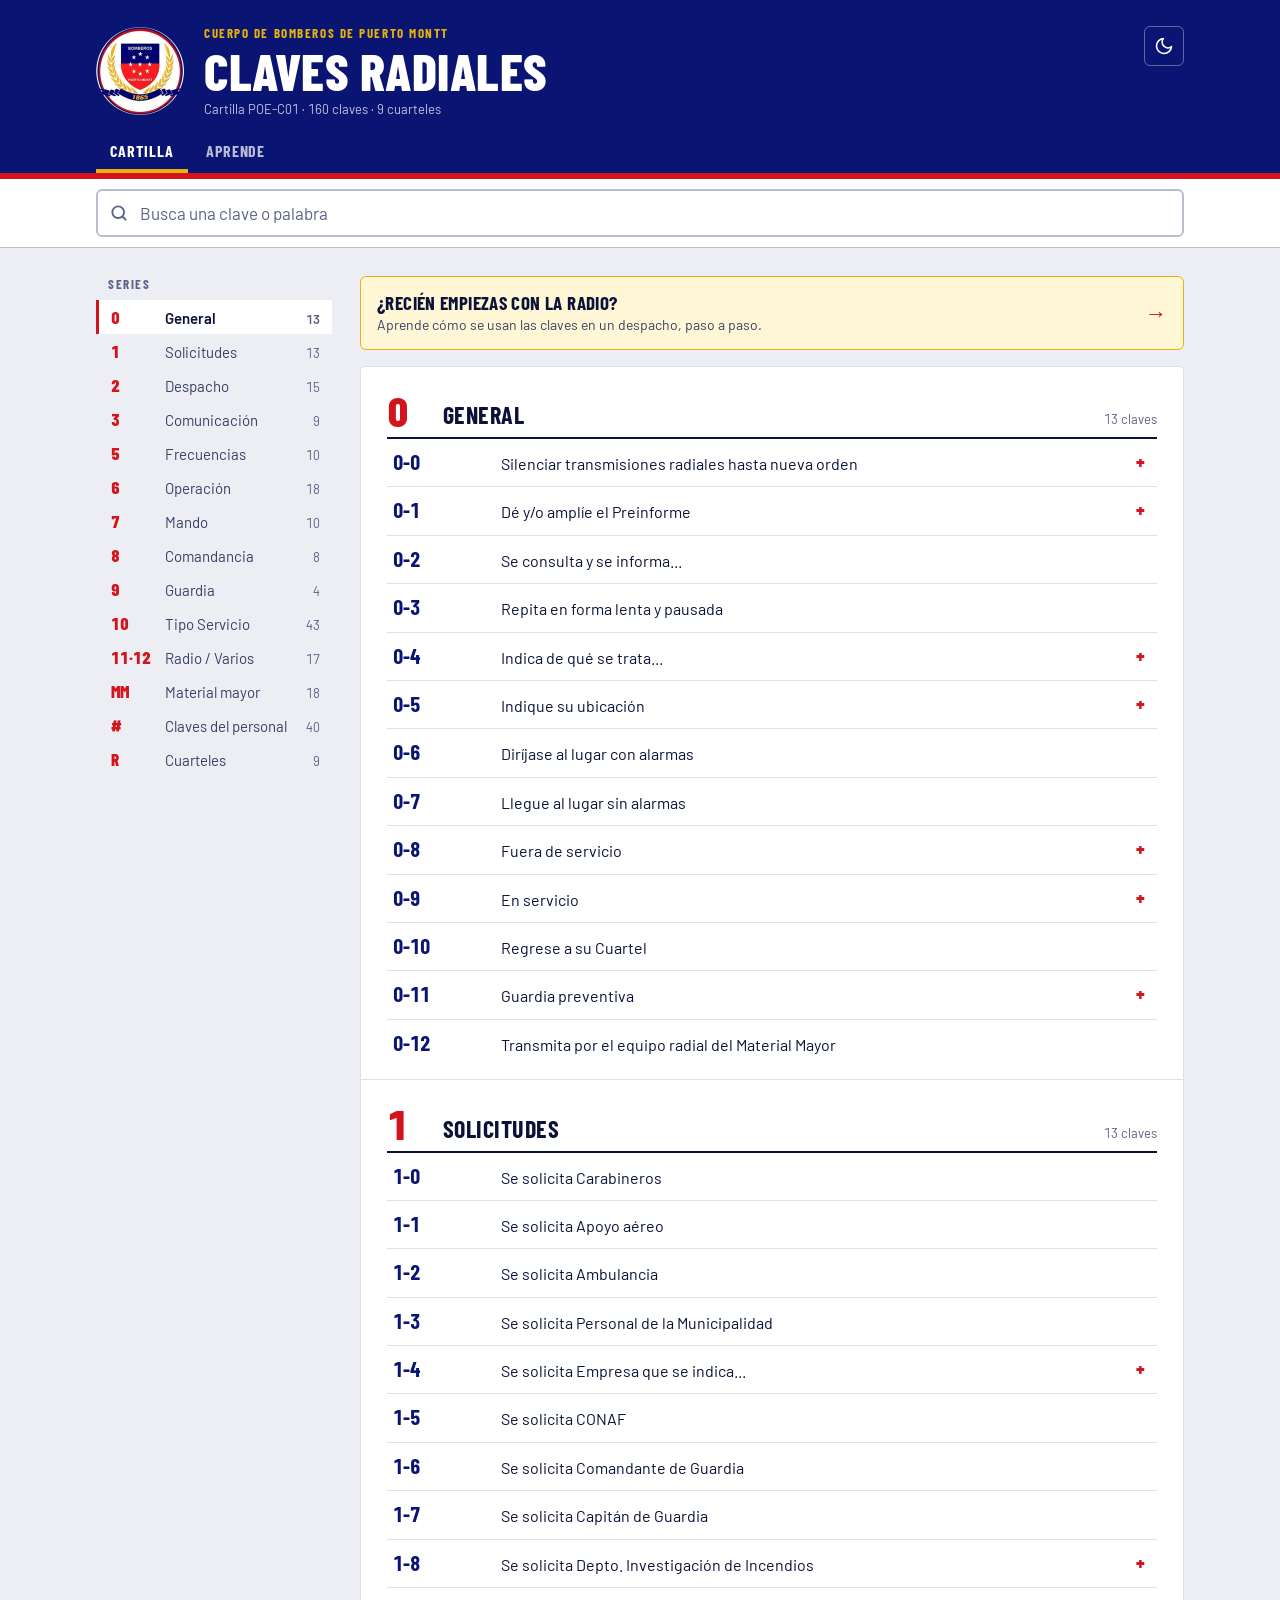
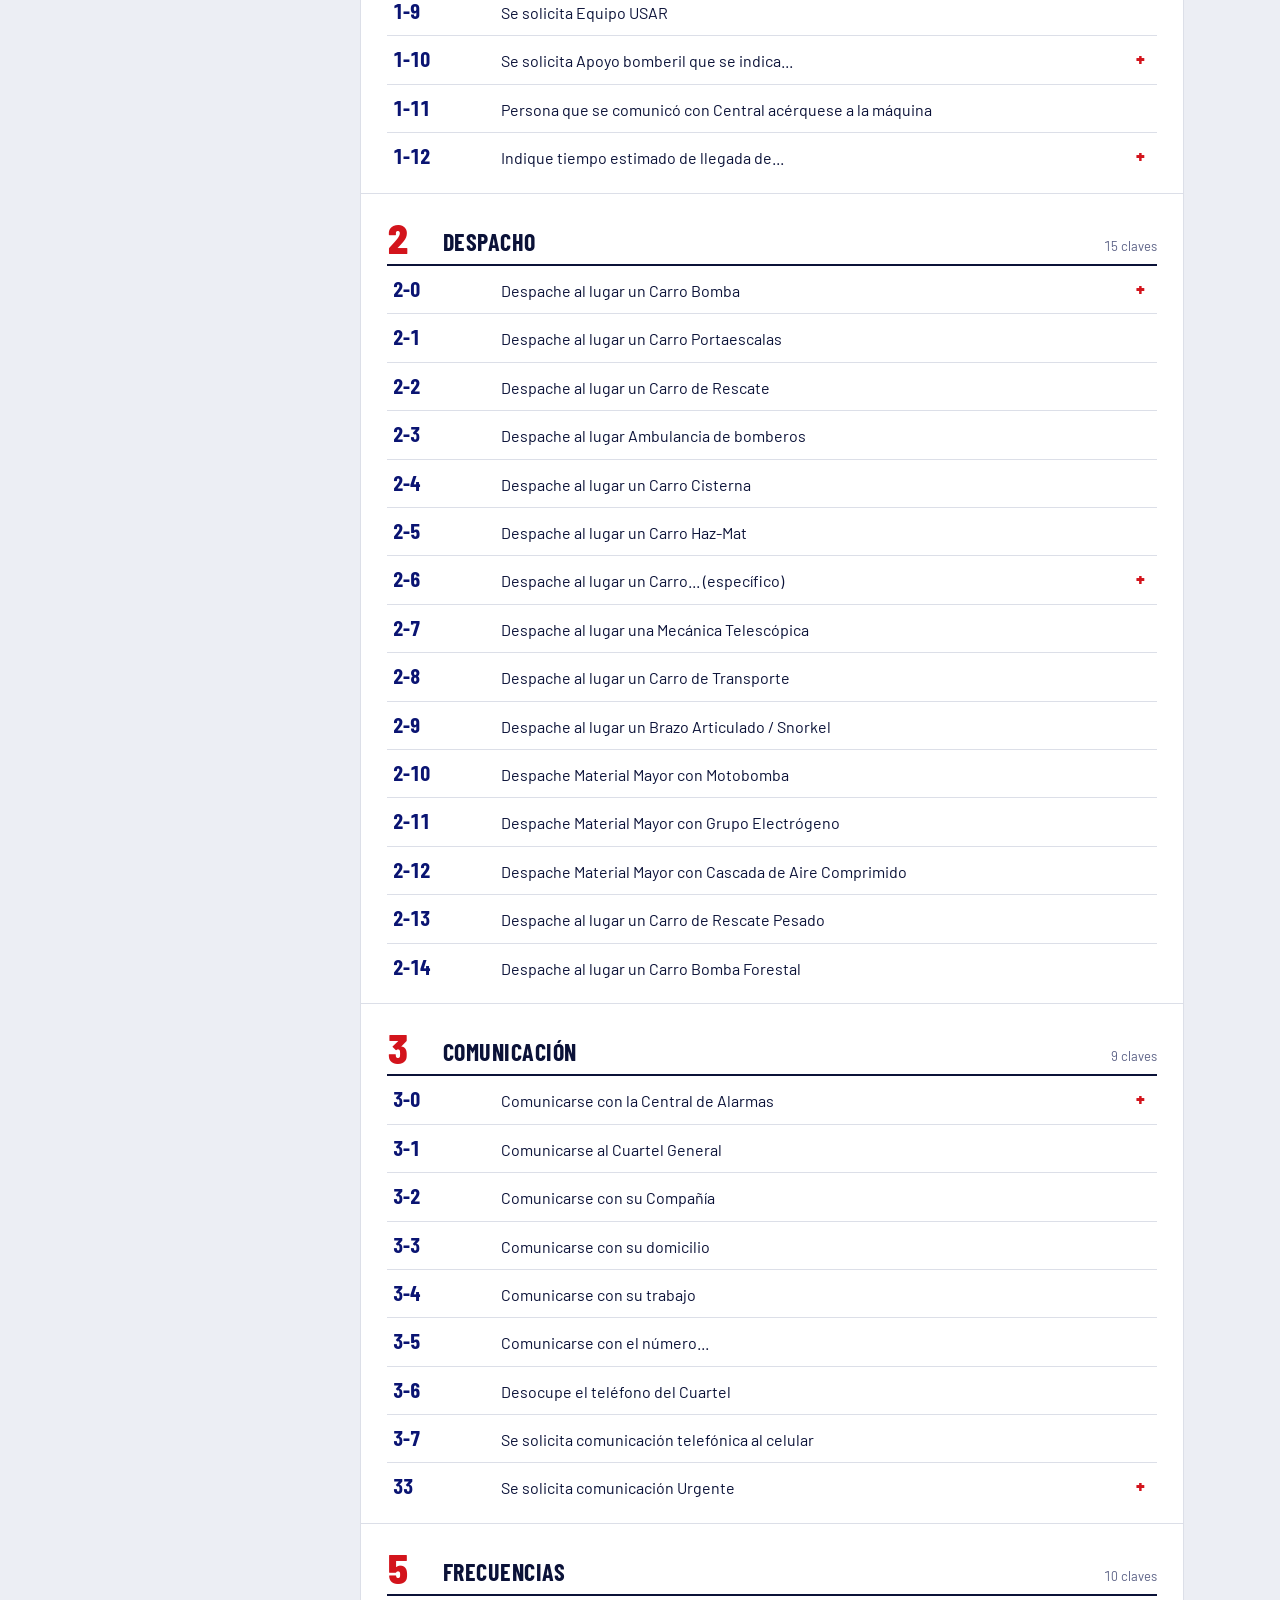
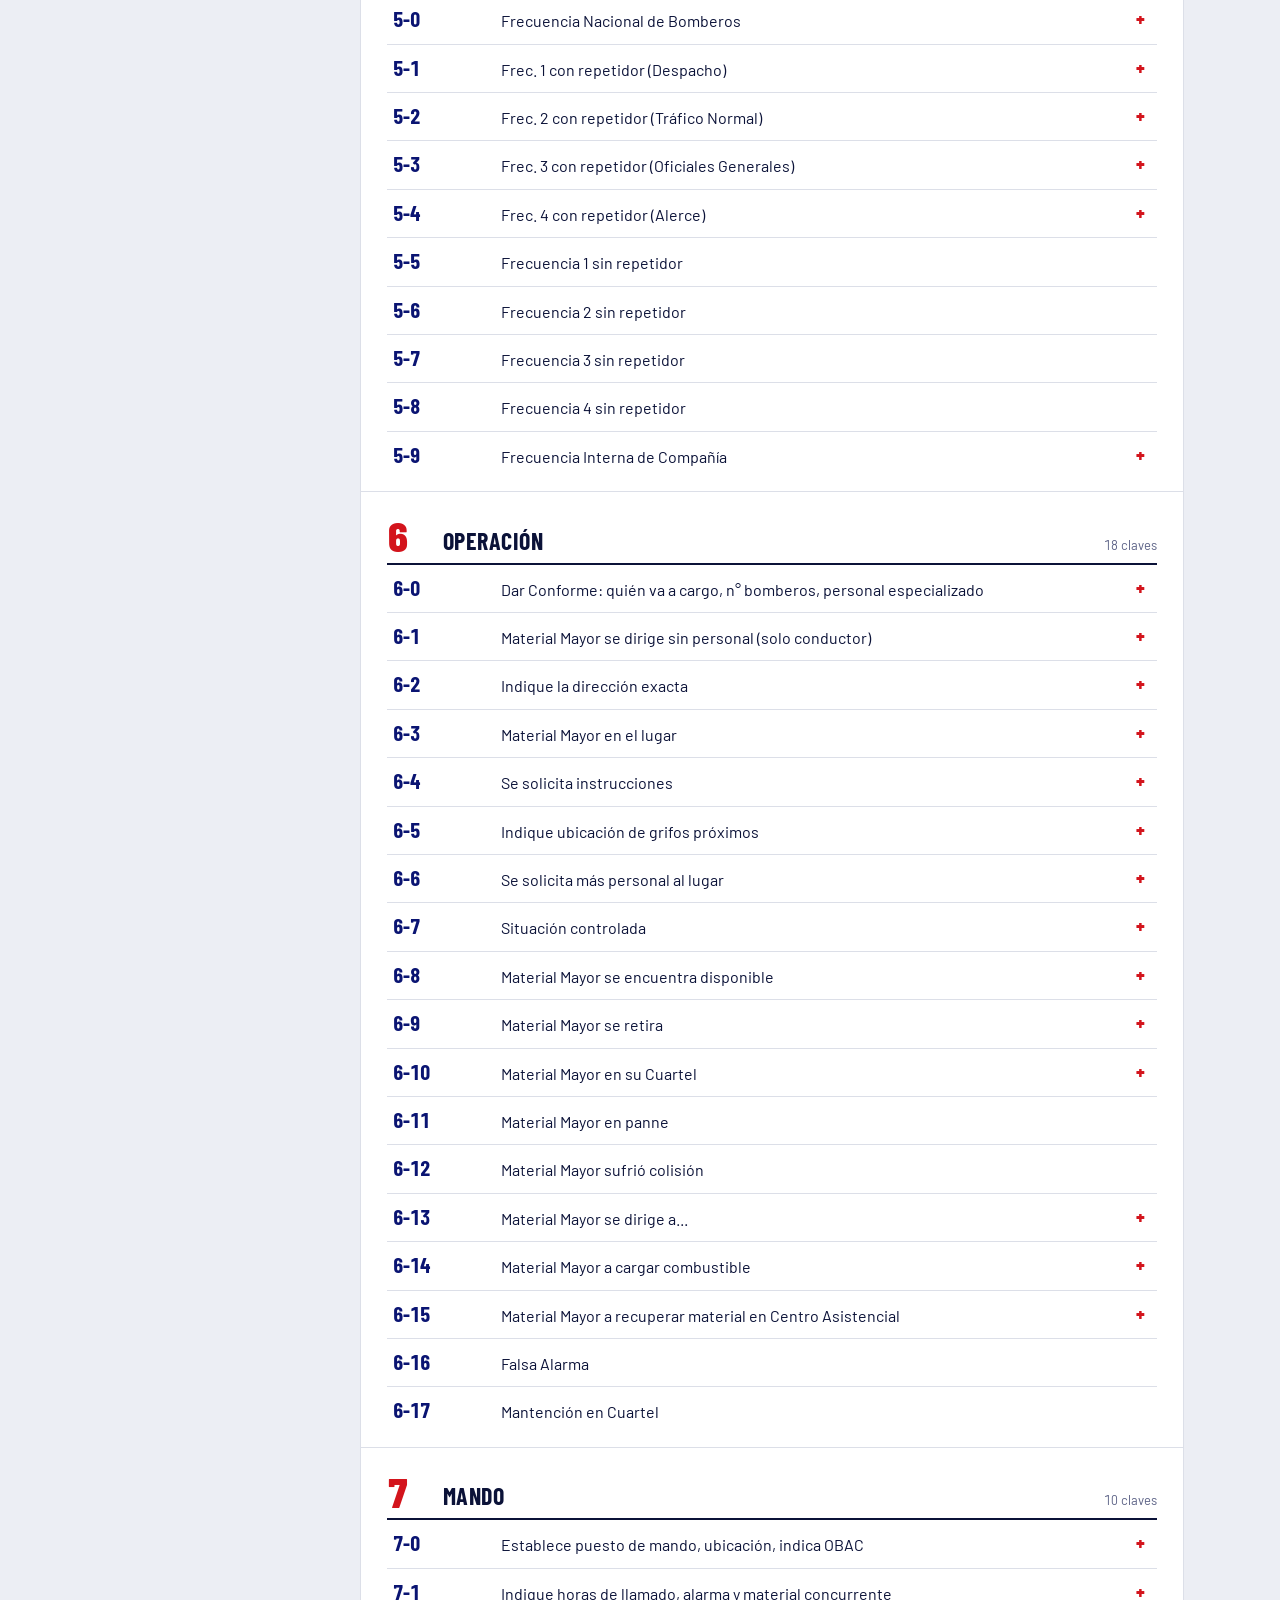
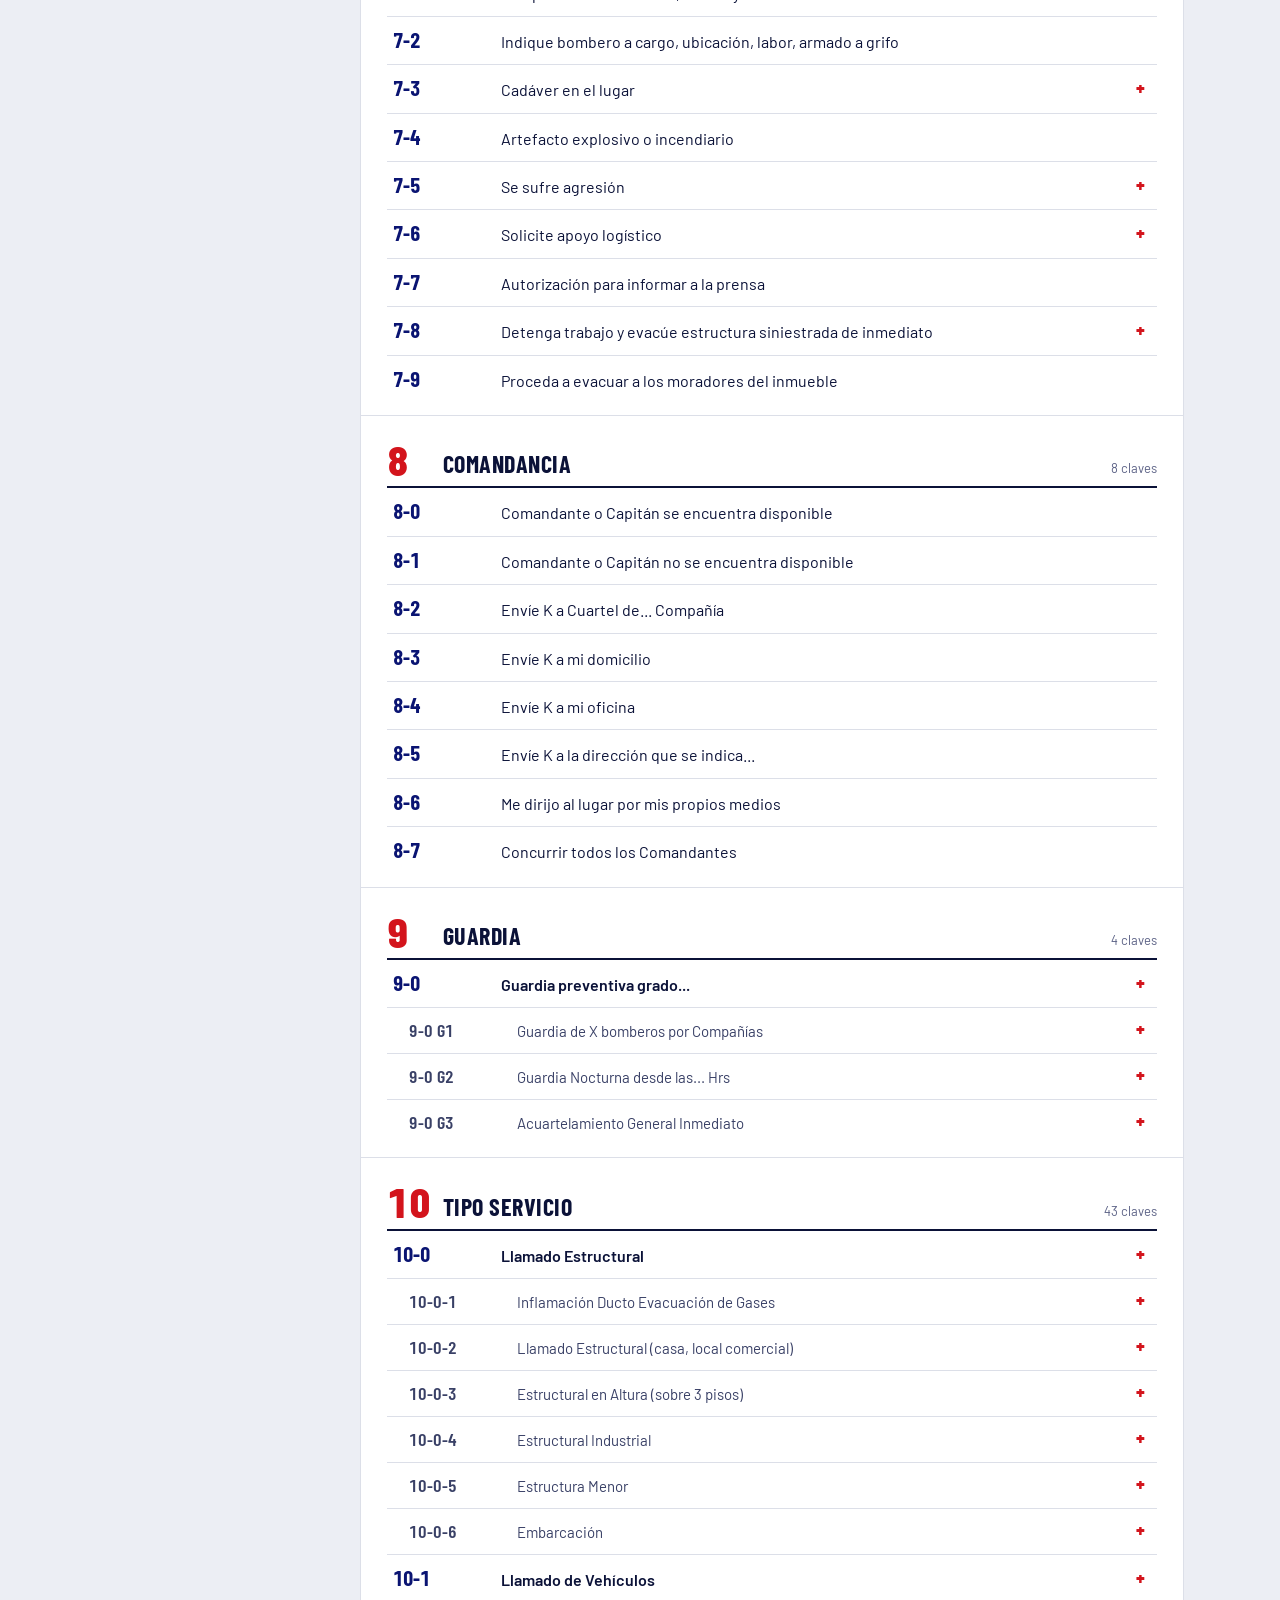
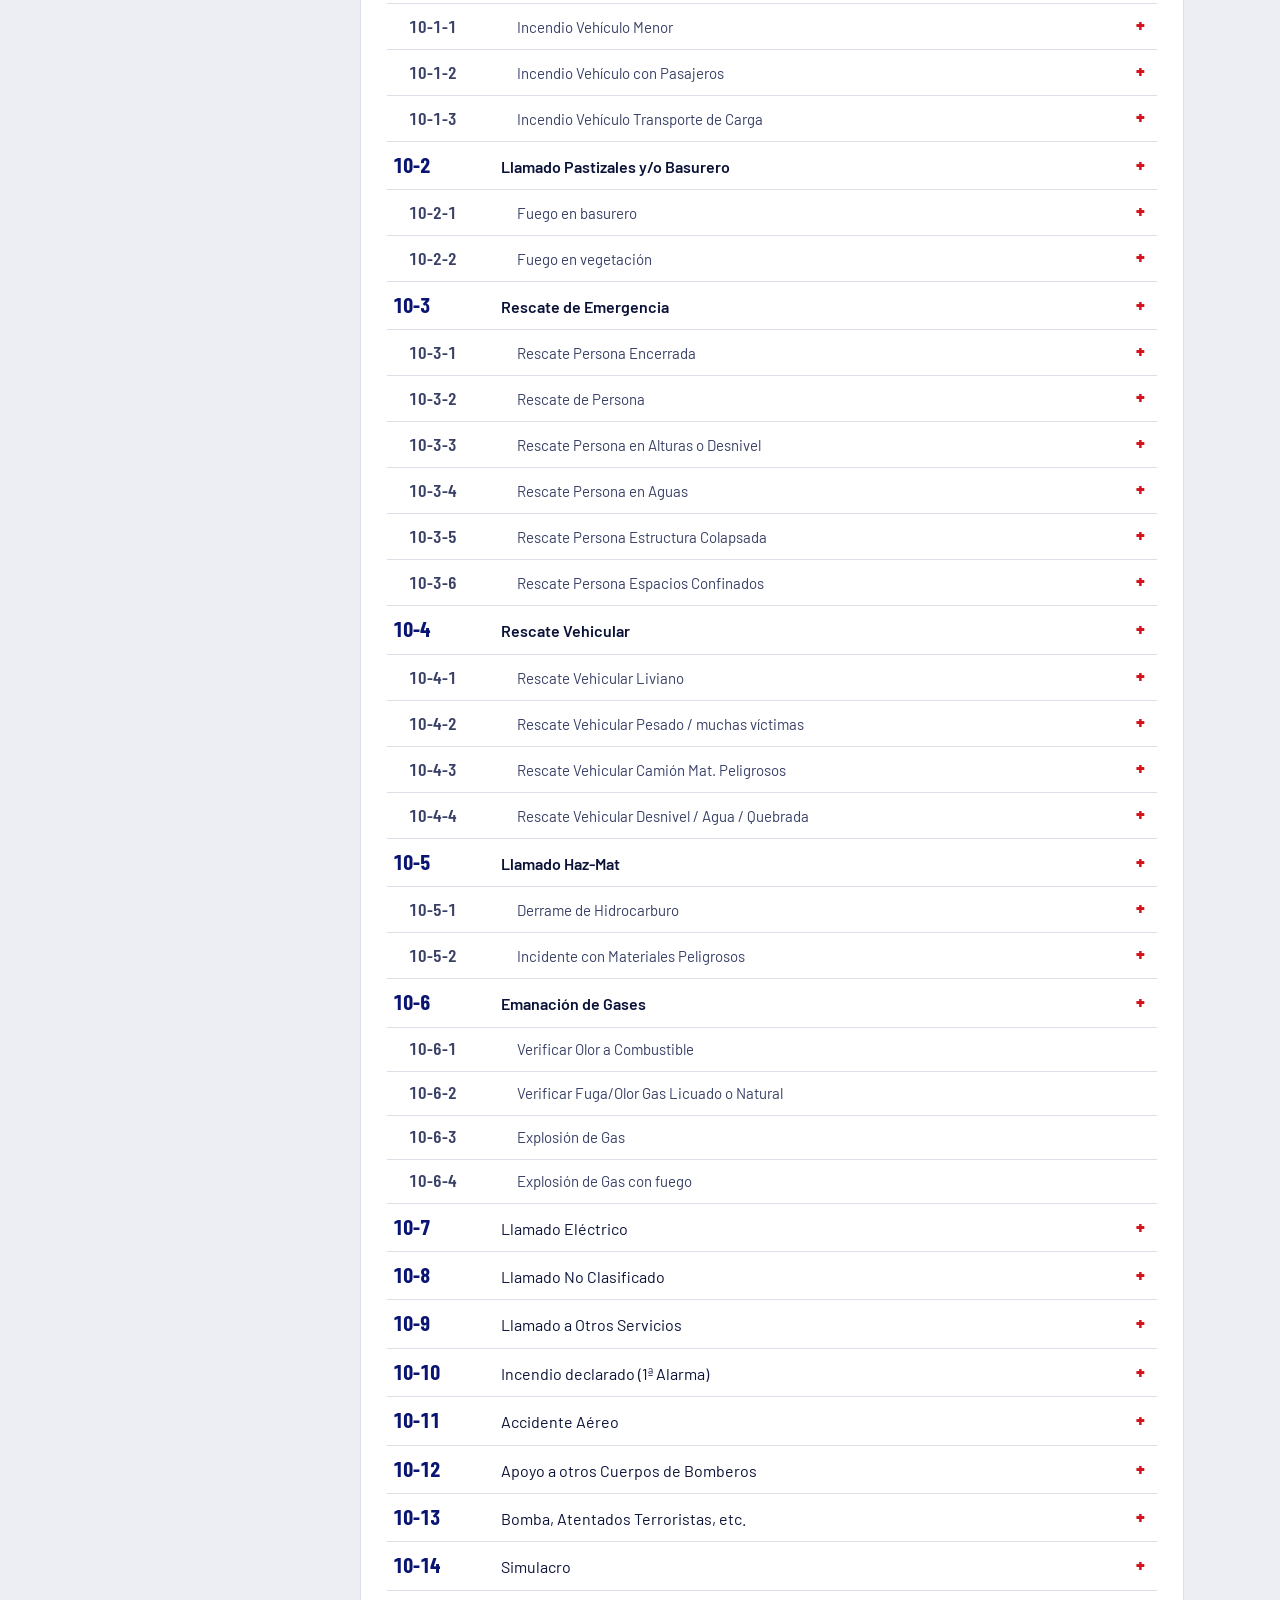
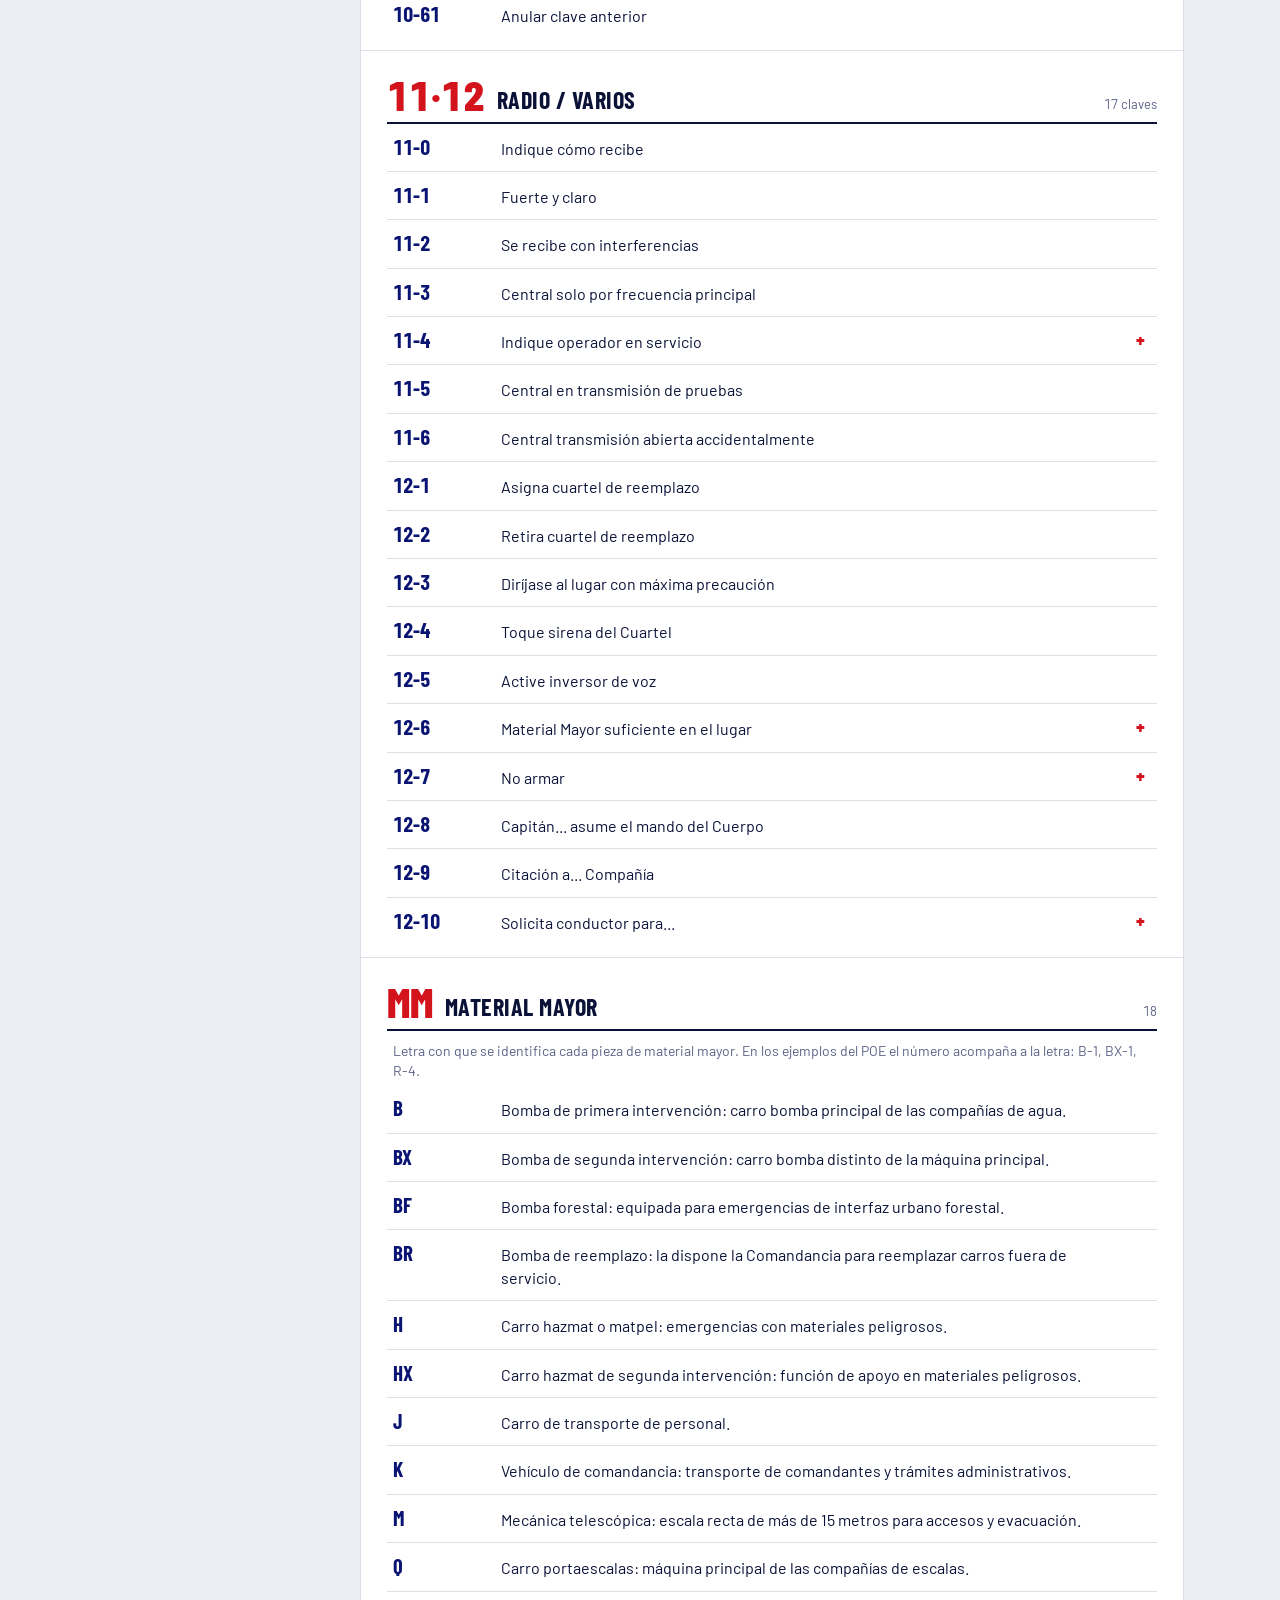
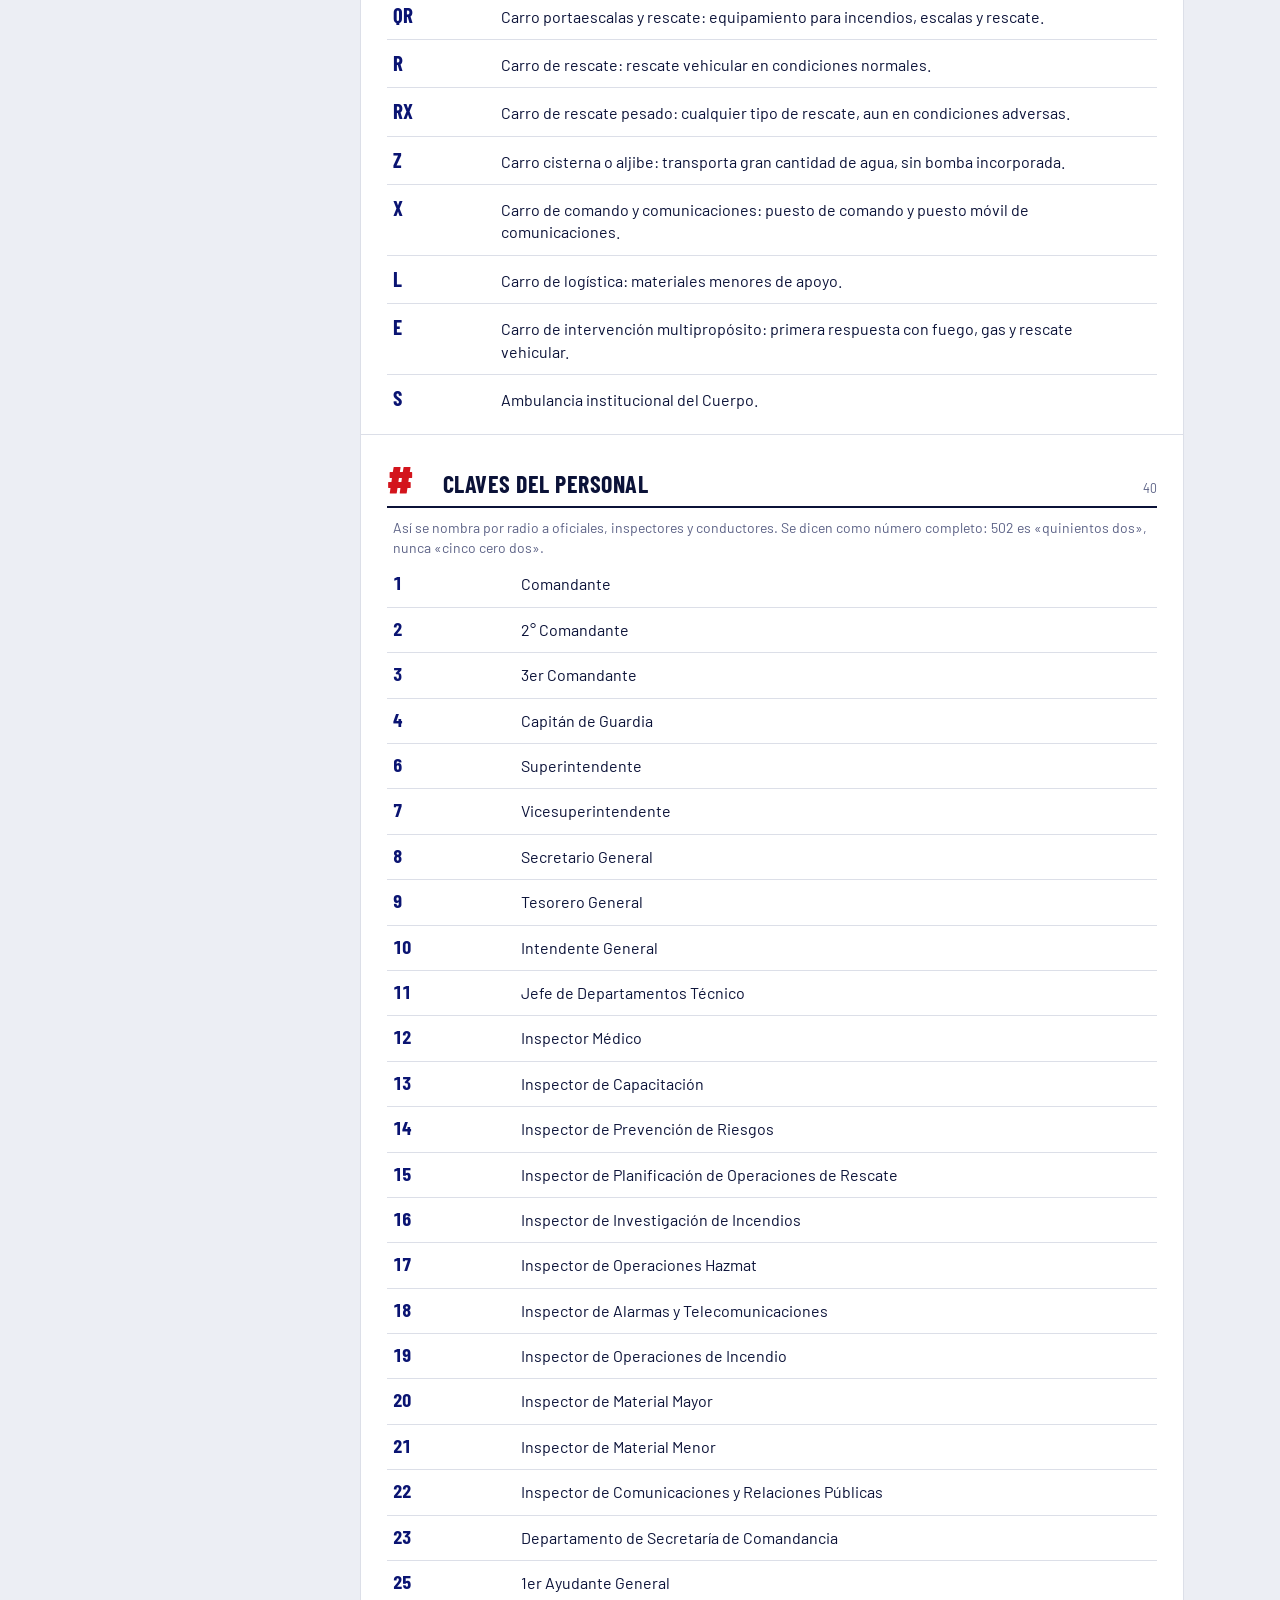
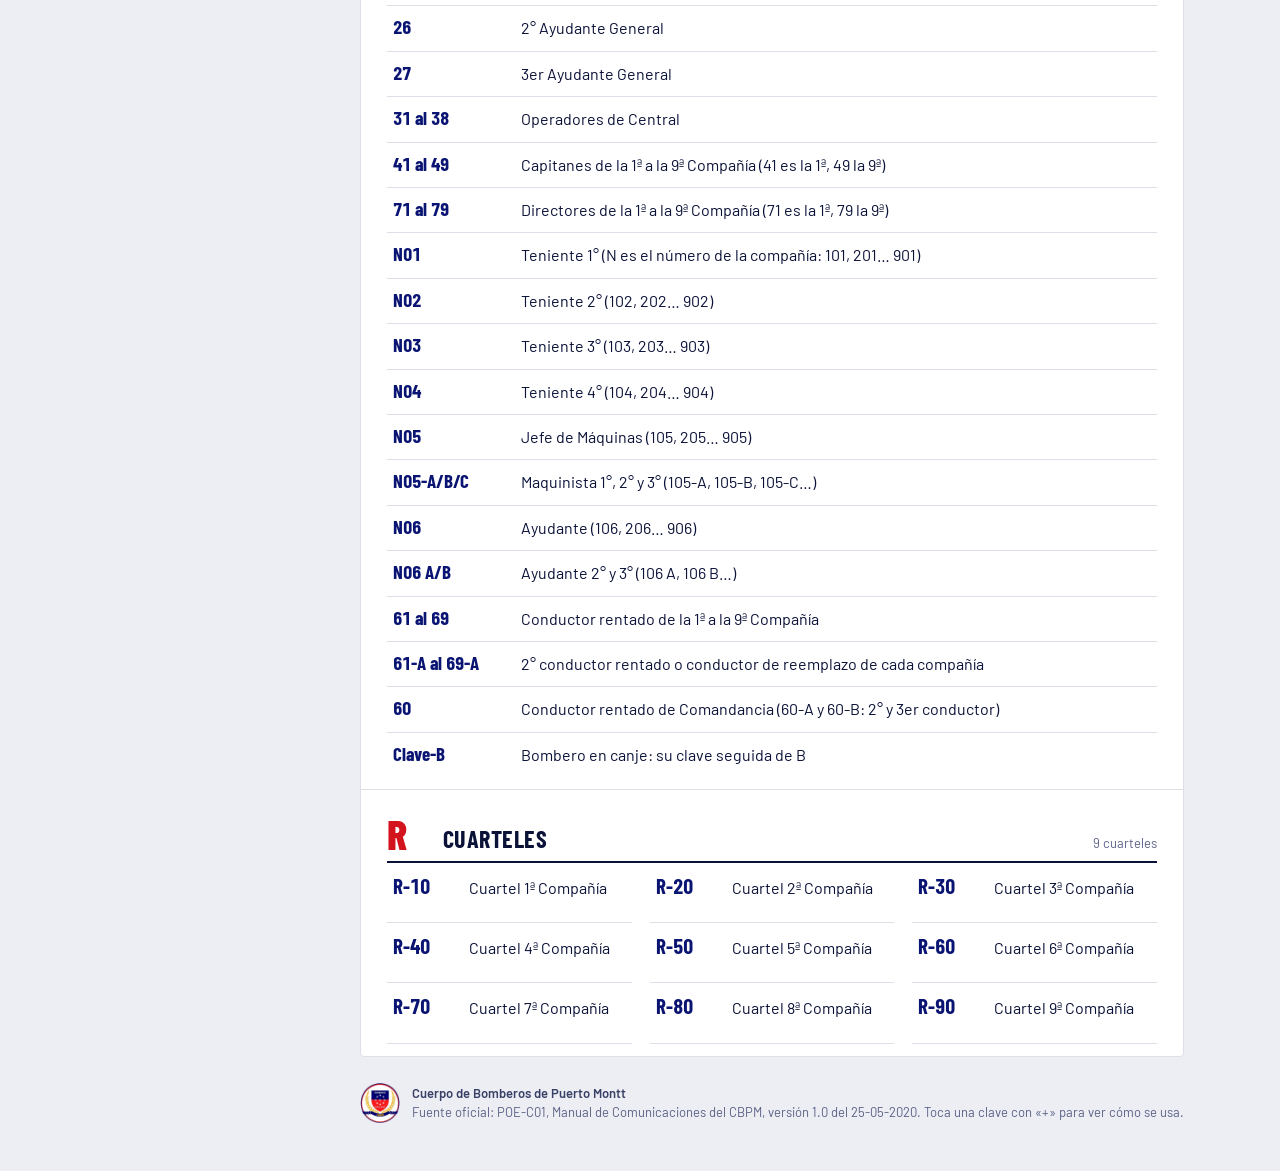
==== commit ce0d374a: "Agrega guía de estudio y amplía la cartilla con el POE-C01 Nueva página aprende.html con lecciones i" ====
--- a/index.html
+++ b/index.html
@@ -8,7 +8,7 @@
 <meta name="theme-color" content="#0A1472">
 <meta name="color-scheme" content="light dark">
 <meta name="apple-mobile-web-app-title" content="Claves CBPM">
-<meta name="description" content="Cartilla de claves radiales del Cuerpo de Bomberos de Puerto Montt.">
+<meta name="description" content="Cartilla de claves radiales del Cuerpo de Bomberos de Puerto Montt según el POE-C01.">
 <title>Claves Radiales · CB Puerto Montt</title>
 <link rel="icon" type="image/png" href="img/favicon.png">
 <link rel="apple-touch-icon" href="img/apple-touch-icon.png">
@@ -16,7 +16,6 @@
 <link rel="preconnect" href="https://fonts.gstatic.com" crossorigin>
 <link rel="stylesheet" href="https://fonts.googleapis.com/css2?family=Barlow+Condensed:wght@600;700;800&family=Barlow:wght@400;500;600&display=swap">
 <script>
-  // Aplica el tema guardado antes de pintar, para evitar parpadeo
   (function(){
     try {
       var t = localStorage.getItem("cbpm-theme");
@@ -24,119 +23,9 @@
     } catch (e) {}
   })();
 </script>
+<link rel="stylesheet" href="css/base.css">
 <style>
-  /* Cartilla institucional: banda azul del escudo con franja roja, hoja blanca,
-     claves en letra condensada como la rotulación de los carros. En pantallas
-     anchas, índice de series a la izquierda y cartilla a la derecha. */
-  :root {
-    --bg: #ECEEF4;
-    --sheet: #FFFFFF;
-    --ink: #0B1238;
-    --ink-2: #394066;
-    --ink-3: #5C6286;
-    --rule: #DCDFE8;
-    --rule-2: #B9BED0;
-    --hover: #F3F5FA;
-    --code: #0A1472;
-    --head: #0A1472;
-    --head-2: #071054;
-    --red: #D3141C;
-    --gold: #E8B20C;
-    --mark: #FFE27A;
-    --toast-bg: #0B1238;
-    --toast-fg: #FFFFFF;
-    --display: "Barlow Condensed", "Roboto Condensed", "Arial Narrow", "Helvetica Neue", Arial, sans-serif;
-    --text: "Barlow", -apple-system, BlinkMacSystemFont, "Segoe UI", Roboto, Arial, sans-serif;
-    --ico-sun: none;
-    --ico-moon: block;
-    color-scheme: light;
-  }
-  @media (prefers-color-scheme: dark) {
-    :root:not([data-theme="light"]) {
-      --bg: #060A22;
-      --sheet: #0C1333;
-      --ink: #EEF0F8;
-      --ink-2: #C4C8DE;
-      --ink-3: #959CBD;
-      --rule: #1E2753;
-      --rule-2: #36407A;
-      --hover: #111A42;
-      --code: #B7C4FF;
-      --head: #0A1160;
-      --head-2: #070C44;
-      --red: #FF4B50;
-      --gold: #F2C230;
-      --mark: rgba(242,194,48,0.40);
-      --toast-bg: #EEF0F8;
-      --toast-fg: #0B1238;
-      --ico-sun: block;
-      --ico-moon: none;
-      color-scheme: dark;
-    }
-  }
-  :root[data-theme="dark"] {
-    --bg: #060A22;
-    --sheet: #0C1333;
-    --ink: #EEF0F8;
-    --ink-2: #C4C8DE;
-    --ink-3: #959CBD;
-    --rule: #1E2753;
-    --rule-2: #36407A;
-    --hover: #111A42;
-    --code: #B7C4FF;
-    --head: #0A1160;
-    --head-2: #070C44;
-    --red: #FF4B50;
-    --gold: #F2C230;
-    --mark: rgba(242,194,48,0.40);
-    --toast-bg: #EEF0F8;
-    --toast-fg: #0B1238;
-    --ico-sun: block;
-    --ico-moon: none;
-    color-scheme: dark;
-  }
-
-  *, *::before, *::after { box-sizing: border-box; margin: 0; padding: 0; -webkit-tap-highlight-color: transparent; }
-  html { -webkit-text-size-adjust: 100%; text-size-adjust: 100%; }
-  body { font-family: var(--text); background: var(--bg); color: var(--ink); -webkit-font-smoothing: antialiased; overflow-x: hidden; }
-  button { font-family: inherit; color: inherit; }
-  :focus-visible { outline: 3px solid var(--gold); outline-offset: 2px; }
-  [hidden] { display: none !important; }
-
-  .wrap {
-    width: 100%; max-width: 1120px; margin: 0 auto;
-    padding-left: max(16px, env(safe-area-inset-left, 0px));
-    padding-right: max(16px, env(safe-area-inset-right, 0px));
-  }
-
-  /* ===== CABECERA INSTITUCIONAL ===== */
-  .top {
-    background: var(--head); color: #fff;
-    padding-top: env(safe-area-inset-top, 0px);
-    border-bottom: 6px solid var(--red);
-  }
-  .top .wrap { display: flex; align-items: center; gap: 16px; padding-top: 18px; padding-bottom: 18px; }
-  .logo { width: 68px; height: 68px; flex-shrink: 0; display: block; }
-  .ttl { flex: 1; min-width: 0; }
-  .ttl .org {
-    font-family: var(--display); font-weight: 700; font-size: 13px; letter-spacing: 0.12em;
-    text-transform: uppercase; color: var(--gold); line-height: 1.2;
-  }
-  .ttl h1 {
-    font-family: var(--display); font-weight: 800; text-transform: uppercase;
-    font-size: clamp(32px, 8.4vw, 54px); line-height: 0.95; letter-spacing: 0.01em; margin-top: 4px;
-  }
-  .ttl .ref { font-size: 13px; color: rgba(255,255,255,0.72); margin-top: 6px; font-variant-numeric: tabular-nums; }
-  .tbtn {
-    width: 40px; height: 40px; flex-shrink: 0; align-self: flex-start; cursor: pointer;
-    border: 1.5px solid rgba(255,255,255,0.35); border-radius: 6px; background: transparent; color: #fff;
-    display: flex; align-items: center; justify-content: center;
-  }
-  .tbtn:hover { background: rgba(255,255,255,0.10); }
-  .tbtn .sun { display: var(--ico-sun); }
-  .tbtn .moon { display: var(--ico-moon); }
-
-  /* ===== BARRA FIJA ===== */
+  /* Cartilla: índice de series a la izquierda en pantallas anchas, pestañas en móvil. */
   .bar {
     position: sticky; top: 0; z-index: 50;
     background: var(--sheet); border-bottom: 1px solid var(--rule-2);
@@ -175,7 +64,6 @@
   .tab.on { color: var(--ink); border-bottom-color: var(--red); }
   .bar .pad { height: 10px; }
 
-  /* ===== DISPOSICIÓN ===== */
   .layout { padding-top: 20px; padding-bottom: 48px; }
   .side { display: none; }
   .main { min-width: 0; }
@@ -187,6 +75,13 @@
   }
   .note b { color: var(--ink); }
   .note button { margin-left: auto; flex-shrink: 0; width: 32px; height: 32px; border: none; border-radius: 4px; background: var(--hover); color: var(--ink-2); cursor: pointer; font-size: 15px; }
+  .learn {
+    display: flex; align-items: center; gap: 14px; margin-bottom: 16px; padding: 14px 16px; text-decoration: none;
+    background: var(--gold-soft); border: 1px solid var(--gold); border-radius: 6px; color: var(--ink);
+  }
+  .learn b { font-family: var(--display); font-size: 19px; font-weight: 700; text-transform: uppercase; letter-spacing: 0.02em; display: block; }
+  .learn span { font-size: 14px; color: var(--ink-2); line-height: 1.4; }
+  .learn i { margin-left: auto; font-style: normal; font-family: var(--display); font-weight: 800; font-size: 22px; color: var(--red); }
 
   .count { font-size: 14px; color: var(--ink-3); margin-bottom: 14px; }
   .count b { color: var(--ink); font-variant-numeric: tabular-nums; }
@@ -204,53 +99,50 @@
     letter-spacing: 0.02em; flex: 1; min-width: 0; text-wrap: balance;
   }
   .sc { font-size: 13px; color: var(--ink-3); white-space: nowrap; font-variant-numeric: tabular-nums; }
-
+  .sec-note { font-size: 14px; color: var(--ink-3); line-height: 1.45; padding: 10px 6px 4px; }
+
+  .item { border-bottom: 1px solid var(--rule); }
+  .rows .item:last-child { border-bottom: none; }
   .row {
-    display: grid; grid-template-columns: 84px 1fr; gap: 12px; align-items: baseline; width: 100%;
-    padding: 11px 6px; border: none; border-bottom: 1px solid var(--rule); background: none;
-    text-align: left; cursor: pointer;
-  }
-  .rows .row:last-child { border-bottom: none; }
+    display: grid; grid-template-columns: 84px 1fr 22px; gap: 12px; align-items: baseline; width: 100%;
+    padding: 11px 6px; border: none; background: none; text-align: left; cursor: pointer;
+  }
   .row:hover { background: var(--hover); }
-  .row:active { background: var(--rule); }
   .cd {
     font-family: var(--display); font-weight: 700; font-size: 21px; line-height: 1.1; color: var(--code);
-    font-variant-numeric: tabular-nums; white-space: nowrap;
+    font-variant-numeric: tabular-nums;
   }
   .ds { font-size: 16px; line-height: 1.4; color: var(--ink); min-width: 0; overflow-wrap: anywhere; }
-  .row.par .ds { font-weight: 600; }
-  .row.sub { grid-template-columns: 84px 1fr; padding-left: 22px; }
-  .row.sub .cd { font-size: 18px; font-weight: 600; color: var(--ink-2); }
-  .row.sub .ds { font-size: 15px; color: var(--ink-2); }
-  mark { background: var(--mark); color: inherit; border-radius: 2px; padding: 0 1px; }
+  .ch { font-family: var(--display); font-weight: 800; font-size: 20px; color: var(--red); line-height: 1; text-align: center; }
+  .row[aria-expanded="true"] .ch { transform: rotate(45deg); }
+  .item.par .ds { font-weight: 600; }
+  .item.sub .row { padding-left: 22px; }
+  .item.sub .cd { font-size: 18px; font-weight: 600; color: var(--ink-2); }
+  .item.sub .ds { font-size: 15px; color: var(--ink-2); }
+  .rows.wide .row { grid-template-columns: 116px 1fr 22px; }
+  .rows.wide .cd { font-size: 19px; }
+
+  .det { padding: 2px 6px 14px 102px; }
+  .item.sub .det { padding-left: 118px; }
+  .det p { font-size: 15px; line-height: 1.5; color: var(--ink-2); max-width: 62ch; }
+  .det .cp {
+    margin-top: 10px; padding: 7px 12px; border: 1.5px solid var(--rule-2); border-radius: 4px; background: var(--sheet);
+    font-size: 14px; font-weight: 600; color: var(--ink); cursor: pointer;
+  }
+  .det .cp:hover { border-color: var(--code); }
 
   .rows.grid3 { display: grid; grid-template-columns: repeat(auto-fill, minmax(min(100%, 220px), 1fr)); column-gap: 18px; }
-  .rows.grid3 .row { border-bottom: 1px solid var(--rule); grid-template-columns: 64px 1fr; }
+  .rows.grid3 .item { border-bottom: 1px solid var(--rule); }
+  .rows.grid3 .row { grid-template-columns: 64px 1fr; }
 
   .empty { padding: 48px 18px; text-align: center; }
   .empty p { font-size: 17px; font-weight: 600; }
   .empty p + p { font-size: 14px; font-weight: 400; color: var(--ink-3); margin-top: 4px; }
 
-  .foot { display: flex; align-items: center; gap: 12px; margin-top: 26px; color: var(--ink-3); font-size: 13px; line-height: 1.45; }
-  .foot img { width: 40px; height: 40px; flex-shrink: 0; }
-  .foot b { color: var(--ink-2); font-weight: 600; }
-
-  .toast {
-    position: fixed; left: 50%; bottom: calc(22px + env(safe-area-inset-bottom, 0px)); z-index: 90;
-    transform: translate(-50%, 16px); opacity: 0; pointer-events: none; max-width: calc(100% - 32px);
-    background: var(--toast-bg); color: var(--toast-fg); padding: 11px 16px; border-radius: 6px;
-    font-size: 15px; font-weight: 500; transition: opacity 0.18s, transform 0.18s;
-  }
-  .toast.on { opacity: 1; transform: translate(-50%, 0); }
-  .toast b { font-family: var(--display); font-weight: 700; font-size: 17px; }
-
-  /* ===== PANTALLAS ANCHAS: índice lateral ===== */
   @media (min-width: 980px) {
-    .top .wrap { padding-top: 26px; padding-bottom: 26px; gap: 20px; }
-    .logo { width: 88px; height: 88px; }
     .tabs { display: none; }
     .layout { display: grid; grid-template-columns: 236px 1fr; gap: 28px; align-items: start; padding-top: 28px; }
-    .side { display: block; position: sticky; top: calc(var(--bar-h, 70px) + 20px); }
+    .side { display: block; position: sticky; top: calc(var(--bar-h, 70px) + 20px); max-height: calc(100vh - var(--bar-h, 70px) - 40px); overflow-y: auto; }
     .side h3 { font-family: var(--display); font-size: 13px; font-weight: 700; letter-spacing: 0.12em; text-transform: uppercase; color: var(--ink-3); margin-bottom: 8px; padding-left: 12px; }
     .side a {
       display: flex; align-items: baseline; gap: 10px; padding: 7px 12px; text-decoration: none; color: var(--ink-2);
@@ -263,24 +155,22 @@
     .side a.on { color: var(--ink); border-left-color: var(--red); background: var(--sheet); font-weight: 600; }
     .side a.dim { opacity: 0.4; }
     .sec { padding: 26px 26px 12px; }
-    .row { grid-template-columns: 96px 1fr; }
-    .row.sub { grid-template-columns: 96px 1fr; }
+    .row { grid-template-columns: 96px 1fr 22px; }
+    .det { padding-left: 114px; }
+    .item.sub .det { padding-left: 130px; }
   }
   @media (max-width: 420px) {
-    .logo { width: 58px; height: 58px; }
-    .top .wrap { gap: 12px; }
-    .ttl .org { font-size: 11.5px; }
-    .row, .row.sub { grid-template-columns: 70px 1fr; gap: 10px; }
-    .row.sub { padding-left: 14px; }
+    .row { grid-template-columns: 70px 1fr 18px; gap: 10px; }
+    .rows.wide .row { grid-template-columns: 100px 1fr 18px; }
+    .item.sub .row { padding-left: 14px; }
+    .det, .item.sub .det { padding-left: 6px; }
     .sec { padding-left: 12px; padding-right: 12px; }
   }
-  @media (prefers-reduced-motion: reduce) { .toast { transition: none; } }
   @media print {
     :root { --bg: #fff; --sheet: #fff; --ink: #000; --ink-2: #222; --ink-3: #444; --rule: #ccc; --code: #0A1472; }
-    .bar, .side, .toast, .note, .tbtn, .count { display: none !important; }
+    .bar, .side, .note, .learn, .count, .ch { display: none !important; }
     .layout { display: block; }
     .sheet { border: none; }
-    .sec { break-inside: auto; }
     .row { break-inside: avoid; }
   }
 </style>
@@ -289,19 +179,25 @@
 
 <header class="top">
   <div class="wrap">
-    <picture>
-      <source srcset="img/logo.webp" type="image/webp">
-      <img class="logo" src="img/logo.png" width="88" height="88" alt="Escudo del Cuerpo de Bomberos de Puerto Montt">
-    </picture>
-    <div class="ttl">
-      <div class="org">Cuerpo de Bomberos de Puerto Montt</div>
-      <h1>Claves Radiales</h1>
-      <div class="ref" id="ref">Cartilla POE-C01</div>
+    <div class="top-row">
+      <picture>
+        <source srcset="img/logo.webp" type="image/webp">
+        <img class="logo" src="img/logo.png" width="88" height="88" alt="Escudo del Cuerpo de Bomberos de Puerto Montt">
+      </picture>
+      <div class="ttl">
+        <div class="org">Cuerpo de Bomberos de Puerto Montt</div>
+        <h1>Claves Radiales</h1>
+        <div class="ref" id="ref">Cartilla POE-C01</div>
+      </div>
+      <button class="tbtn" id="th" type="button" aria-label="Cambiar entre tema claro y oscuro" title="Cambiar tema">
+        <svg class="sun" viewBox="0 0 24 24" width="20" height="20" fill="none" stroke="currentColor" stroke-width="2" stroke-linecap="round"><circle cx="12" cy="12" r="4"/><path d="M12 2v2M12 20v2M4.9 4.9l1.4 1.4M17.7 17.7l1.4 1.4M2 12h2M20 12h2M4.9 19.1l1.4-1.4M17.7 6.3l1.4-1.4"/></svg>
+        <svg class="moon" viewBox="0 0 24 24" width="20" height="20" fill="none" stroke="currentColor" stroke-width="2" stroke-linecap="round" stroke-linejoin="round"><path d="M21 12.8A9 9 0 1 1 11.2 3a7 7 0 0 0 9.8 9.8z"/></svg>
+      </button>
     </div>
-    <button class="tbtn" id="th" type="button" aria-label="Cambiar entre tema claro y oscuro" title="Cambiar tema">
-      <svg class="sun" viewBox="0 0 24 24" width="20" height="20" fill="none" stroke="currentColor" stroke-width="2" stroke-linecap="round"><circle cx="12" cy="12" r="4"/><path d="M12 2v2M12 20v2M4.9 4.9l1.4 1.4M17.7 17.7l1.4 1.4M2 12h2M20 12h2M4.9 19.1l1.4-1.4M17.7 6.3l1.4-1.4"/></svg>
-      <svg class="moon" viewBox="0 0 24 24" width="20" height="20" fill="none" stroke="currentColor" stroke-width="2" stroke-linecap="round" stroke-linejoin="round"><path d="M21 12.8A9 9 0 1 1 11.2 3a7 7 0 0 0 9.8 9.8z"/></svg>
-    </button>
+    <nav class="pnav" aria-label="Secciones del sitio">
+      <a href="./" aria-current="page">Cartilla</a>
+      <a href="aprende.html">Aprende</a>
+    </nav>
   </div>
 </header>
 
@@ -309,7 +205,7 @@
   <div class="wrap">
     <div class="srch">
       <svg viewBox="0 0 24 24" width="20" height="20" fill="none" stroke="currentColor" stroke-width="2.2" stroke-linecap="round" aria-hidden="true"><circle cx="11" cy="11" r="7"/><path d="M20 20l-3.5-3.5"/></svg>
-      <input id="si" type="search" placeholder="Buscar clave o descripción" aria-label="Buscar clave o descripción" autocomplete="off" autocorrect="off" autocapitalize="off" spellcheck="false" enterkeyhint="search">
+      <input id="si" type="search" placeholder="Busca una clave o palabra" aria-label="Buscar clave, palabra o sigla" autocomplete="off" autocorrect="off" autocapitalize="off" spellcheck="false" enterkeyhint="search">
       <button class="clr" id="sx" type="button" hidden>Borrar</button>
     </div>
     <nav class="tabs" id="tb" aria-label="Series de claves"></nav>
@@ -324,47 +220,28 @@
       <span id="it"></span>
       <button id="ic" type="button" aria-label="Cerrar aviso">✕</button>
     </div>
+    <a class="learn" href="aprende.html" id="lk">
+      <div><b>¿Recién empiezas con la radio?</b><span>Aprende cómo se usan las claves en un despacho, paso a paso.</span></div>
+      <i aria-hidden="true">→</i>
+    </a>
     <div class="count" id="cn" hidden></div>
     <div class="sheet" id="ct"></div>
     <footer class="foot">
       <img src="img/logo.png" alt="" width="40" height="40">
-      <div><b>Cuerpo de Bomberos de Puerto Montt</b><br>Cartilla de claves radiales POE-C01. Toca una clave para copiarla.</div>
+      <div><b>Cuerpo de Bomberos de Puerto Montt</b><br>Fuente oficial: POE-C01, Manual de Comunicaciones del CBPM, versión 1.0 del 25-05-2020. Toca una clave con «+» para ver cómo se usa.</div>
     </footer>
   </main>
 </div>
 
 <div class="toast" id="ts" role="status" aria-live="polite"></div>
 
+<script src="js/claves.js"></script>
+<script src="js/comun.js"></script>
 <script>
 (function(){
-  // ===== DATOS (sin cambios) =====
-  var cats = [
-    {id:"general",lb:"General",ic:"📻",cl:"#E63946",ds:[
-      ["0-0","Silenciar transmisiones radiales hasta nueva orden"],["0-1","Dé y/o amplíe el Preinforme"],["0-2","Se consulta y se informa..."],["0-3","Repita en forma lenta y pausada"],["0-4","Indica de qué se trata..."],["0-5","Indique su ubicación"],["0-6","Diríjase al lugar con alarmas"],["0-7","Llegue al lugar sin alarmas"],["0-8","Fuera de servicio"],["0-9","En servicio"],["0-10","Regrese a su Cuartel"],["0-11","Guardia preventiva"],["0-12","Transmita por el equipo radial del Material Mayor"]]},
-    {id:"solicitudes",lb:"Solicitudes",ic:"🚨",cl:"#457B9D",ds:[
-      ["1-0","Se solicita Carabineros"],["1-1","Se solicita Apoyo aéreo"],["1-2","Se solicita Ambulancia"],["1-3","Se solicita Personal de la Municipalidad"],["1-4","Se solicita Empresa que se indica..."],["1-5","Se solicita CONAF"],["1-6","Se solicita Comandante de Guardia"],["1-7","Se solicita Capitán de Guardia"],["1-8","Se solicita Depto. Investigación de Incendios"],["1-9","Se solicita Equipo USAR"],["1-10","Se solicita Apoyo bomberil que se indica..."],["1-11","Persona que se comunicó con Central acérquese a la máquina"],["1-12","Indique tiempo estimado de llegada de..."]]},
-    {id:"despacho",lb:"Despacho",ic:"🚒",cl:"#2A9D8F",ds:[
-      ["2-0","Despache al lugar un Carro Bomba"],["2-1","Despache al lugar un Carro Portaescalas"],["2-2","Despache al lugar un Carro de Rescate"],["2-3","Despache al lugar Ambulancia de bomberos"],["2-4","Despache al lugar un Carro Cisterna"],["2-5","Despache al lugar un Carro Haz-Mat"],["2-6","Despache al lugar un Carro... (específico)"],["2-7","Despache al lugar una Mecánica Telescópica"],["2-8","Despache al lugar un Carro de Transporte"],["2-9","Despache al lugar un Brazo Articulado / Snorkel"],["2-10","Despache Material Mayor con Motobomba"],["2-11","Despache Material Mayor con Grupo Electrógeno"],["2-12","Despache Material Mayor con Cascada de Aire Comprimido"],["2-13","Despache al lugar un Carro de Rescate Pesado"],["2-14","Despache al lugar un Carro Bomba Forestal"]]},
-    {id:"comunicacion",lb:"Comunicación",ic:"📞",cl:"#E9C46A",ds:[
-      ["3-0","Comunicarse con la Central de Alarmas"],["3-1","Comunicarse al Cuartel General"],["3-2","Comunicarse con su Compañía"],["3-3","Comunicarse con su domicilio"],["3-4","Comunicarse con su trabajo"],["3-5","Comunicarse con el número..."],["3-6","Desocupe el teléfono del Cuartel"],["3-7","Se solicita comunicación telefónica al celular"],["33","Se solicita comunicación Urgente"]]},
-    {id:"frecuencias",lb:"Frecuencias",ic:"📡",cl:"#8338EC",ds:[
-      ["5-0","Frecuencia Nacional de Bomberos"],["5-1","Frec. 1 con repetidor (Despacho)"],["5-2","Frec. 2 con repetidor (Tráfico Normal)"],["5-3","Frec. 3 con repetidor (Oficiales Generales)"],["5-4","Frec. 4 con repetidor (Alerce)"],["5-5","Frecuencia 1 sin repetidor"],["5-6","Frecuencia 2 sin repetidor"],["5-7","Frecuencia 3 sin repetidor"],["5-8","Frecuencia 4 sin repetidor"],["5-9","Frecuencia Interna de Compañía"]]},
-    {id:"operacion",lb:"Operación",ic:"⚙️",cl:"#F77F00",ds:[
-      ["6-0","Dar Conforme: quién va a cargo, n° bomberos, personal especializado"],["6-1","Material Mayor se dirige sin personal (solo conductor)"],["6-2","Indique la dirección exacta"],["6-3","Material Mayor en el lugar"],["6-4","Se solicita instrucciones"],["6-5","Indique ubicación de grifos próximos"],["6-6","Se solicita más personal al lugar"],["6-7","Situación controlada"],["6-8","Material Mayor se encuentra disponible"],["6-9","Material Mayor se retira"],["6-10","Material Mayor en su Cuartel"],["6-11","Material Mayor en panne"],["6-12","Material Mayor sufrió colisión"],["6-13","Material Mayor se dirige a..."],["6-14","Material Mayor a cargar combustible"],["6-15","Material Mayor a recuperar material en Centro Asistencial"],["6-16","Falsa Alarma"],["6-17","Mantención en Cuartel"]]},
-    {id:"mando",lb:"Mando",ic:"🎖️",cl:"#D62828",ds:[
-      ["7-0","Establece puesto de mando, ubicación, indica OBAC"],["7-1","Indique horas de llamado, alarma y material concurrente"],["7-2","Indique bombero a cargo, ubicación, labor, armado a grifo"],["7-3","Cadáver en el lugar"],["7-4","Artefacto explosivo o incendiario"],["7-5","Se sufre agresión"],["7-6","Solicite apoyo logístico"],["7-7","Autorización para informar a la prensa"],["7-8","Detenga trabajo y evacúe estructura siniestrada de inmediato"],["7-9","Proceda a evacuar a los moradores del inmueble"]]},
-    {id:"comandancia",lb:"Comandancia",ic:"🏛️",cl:"#264653",ds:[
-      ["8-0","Comandante o Capitán se encuentra disponible"],["8-1","Comandante o Capitán no se encuentra disponible"],["8-2","Envíe K a Cuartel de... Compañía"],["8-3","Envíe K a mi domicilio"],["8-4","Envíe K a mi oficina"],["8-5","Envíe K a la dirección que se indica..."],["8-6","Me dirijo al lugar por mis propios medios"],["8-7","Concurrir todos los Comandantes"]]},
-    {id:"guardia",lb:"Guardia",ic:"🛡️",cl:"#606C38",ds:[
-      ["9-0","Guardia preventiva grado..."],["9-0 G1","Guardia de X bomberos por Compañías"],["9-0 G2","Guardia Nocturna desde las... Hrs"],["9-0 G3","Acuartelamiento General Inmediato"]]},
-    {id:"servicios",lb:"Tipo Servicio",ic:"🔥",cl:"#BC4749",ds:[
-      ["10-0","Llamado Estructural"],["10-0-1","Inflamación Ducto Evacuación de Gases"],["10-0-2","Llamado Estructural (casa, local comercial)"],["10-0-3","Estructural en Altura (sobre 3 pisos)"],["10-0-4","Estructural Industrial"],["10-0-5","Estructura Menor"],["10-0-6","Embarcación"],["10-1","Llamado de Vehículos"],["10-1-1","Incendio Vehículo Menor"],["10-1-2","Incendio Vehículo con Pasajeros"],["10-1-3","Incendio Vehículo Transporte de Carga"],["10-2","Llamado Pastizales y/o Basurero"],["10-2-1","Fuego en basurero"],["10-2-2","Fuego en vegetación"],["10-3","Rescate de Emergencia"],["10-3-1","Rescate Persona Encerrada"],["10-3-2","Rescate de Persona"],["10-3-3","Rescate Persona en Alturas o Desnivel"],["10-3-4","Rescate Persona en Aguas"],["10-3-5","Rescate Persona Estructura Colapsada"],["10-3-6","Rescate Persona Espacios Confinados"],["10-4","Rescate Vehicular"],["10-4-1","Rescate Vehicular Liviano"],["10-4-2","Rescate Vehicular Pesado / muchas víctimas"],["10-4-3","Rescate Vehicular Camión Mat. Peligrosos"],["10-4-4","Rescate Vehicular Desnivel / Agua / Quebrada"],["10-5","Llamado Haz-Mat"],["10-5-1","Derrame de Hidrocarburo"],["10-5-2","Incidente con Materiales Peligrosos"],["10-6","Emanación de Gases"],["10-6-1","Verificar Olor a Combustible"],["10-6-2","Verificar Fuga/Olor Gas Licuado o Natural"],["10-6-3","Explosión de Gas"],["10-6-4","Explosión de Gas con fuego"],["10-7","Llamado Eléctrico"],["10-8","Llamado No Clasificado"],["10-9","Llamado a Otros Servicios"],["10-10","Incendio declarado (1ª Alarma)"],["10-11","Accidente Aéreo"],["10-12","Apoyo a otros Cuerpos de Bomberos"],["10-13","Bomba, Atentados Terroristas, etc."],["10-14","Simulacro"],["10-61","Anular clave anterior"]]},
-    {id:"radio",lb:"Radio / Varios",ic:"🔧",cl:"#6D6875",ds:[
-      ["11-0","Indique cómo recibe"],["11-1","Fuerte y claro"],["11-2","Se recibe con interferencias"],["11-3","Central solo por frecuencia principal"],["11-4","Indique operador en servicio"],["11-5","Central en transmisión de pruebas"],["11-6","Central transmisión abierta accidentalmente"],["12-1","Asigna cuartel de reemplazo"],["12-2","Retira cuartel de reemplazo"],["12-3","Diríjase al lugar con máxima precaución"],["12-4","Toque sirena del Cuartel"],["12-5","Active inversor de voz"],["12-6","Material Mayor suficiente en el lugar"],["12-7","No armar"],["12-8","Capitán... asume el mando del Cuerpo"],["12-9","Citación a... Compañía"],["12-10","Solicita conductor para..."]]}
-  ];
-  var cuart = [["R-10","1ª Compañía"],["R-20","2ª Compañía"],["R-30","3ª Compañía"],["R-40","4ª Compañía"],["R-50","5ª Compañía"],["R-60","6ª Compañía"],["R-70","7ª Compañía"],["R-80","8ª Compañía"],["R-90","9ª Compañía"]];
-
-  // ===== REFERENCIAS =====
+  var C = window.CBPM, UI = window.CBPMUI, esc = UI.esc;
+  var cats = C.cats, cuart = C.cuart, usos = C.usos;
+
   var root = document.documentElement;
   var bar = document.getElementById("bar");
   var searchInput = document.getElementById("si");
@@ -373,18 +250,11 @@
   var sideEl = document.getElementById("sd");
   var content = document.getElementById("ct");
   var countEl = document.getElementById("cn");
-  var refEl = document.getElementById("ref");
-  var toast = document.getElementById("ts");
-  var themeBtn = document.getElementById("th");
-  var themeMeta = document.querySelector('meta[name="theme-color"]');
+  var learnEl = document.getElementById("lk");
   var reduceMotion = !!(window.matchMedia && window.matchMedia("(prefers-reduced-motion: reduce)").matches);
 
-  // ===== UTILIDADES =====
   function norm(str) {
-    return str.toLowerCase().normalize("NFD").replace(/[̀-ͯ]/g, "");
-  }
-  function esc(str) {
-    return String(str).replace(/&/g, "&amp;").replace(/</g, "&lt;").replace(/>/g, "&gt;").replace(/"/g, "&quot;");
+    return String(str).toLowerCase().normalize("NFD").replace(/[̀-ͯ]/g, "");
   }
   // Resalta coincidencias ignorando tildes y mayúsculas, sin alterar el texto original
   function mark(text, q) {
@@ -406,9 +276,6 @@
   function isSub(code) {
     return code.split("-").length > 2 || code.indexOf("G") !== -1;
   }
-  function matches(item, q) {
-    return norm(item[0]).indexOf(q) !== -1 || norm(item[1]).indexOf(q) !== -1;
-  }
 
   // Serie de cada categoría, tomada de sus propias claves (prefijos con dos o más claves)
   function seriesOf(cat) {
@@ -423,43 +290,53 @@
     return (out.length ? out : [order[0]]).join("·");
   }
 
-  // Lista de secciones: las categorías y, al final, los cuarteles
   var sections = [];
-  (function buildSections() {
-    for (var i = 0; i < cats.length; i++) {
-      sections.push({ id: cats[i].id, sn: seriesOf(cats[i]), lb: cats[i].lb, items: cats[i].ds, quarters: false });
-    }
-    var q = [];
-    for (var k = 0; k < cuart.length; k++) q.push([cuart[k][0], cuart[k][1]]);
-    sections.push({ id: "cuarteles", sn: "R", lb: "Cuarteles", items: q, quarters: true });
-  })();
+  for (var i0 = 0; i0 < cats.length; i0++) {
+    sections.push({ id: cats[i0].id, sn: seriesOf(cats[i0]), lb: cats[i0].lb, items: cats[i0].ds, kind: "claves" });
+  }
+  sections.push({ id: "material", sn: "MM", lb: "Material mayor", items: C.material, kind: "mat",
+    note: "Letra con que se identifica cada pieza de material mayor. En los ejemplos del POE el número acompaña a la letra: B-1, BX-1, R-4." });
+  sections.push({ id: "personal", sn: "#", lb: "Claves del personal", items: C.personal, kind: "wide",
+    note: "Así se nombra por radio a oficiales, inspectores y conductores. Se dicen como número completo: 502 es «quinientos dos», nunca «cinco cero dos»." });
+  var qItems = [];
+  for (var k0 = 0; k0 < cuart.length; k0++) qItems.push([cuart[k0][0], "Cuartel " + cuart[k0][1]]);
+  sections.push({ id: "cuarteles", sn: "R", lb: "Cuarteles", items: qItems, kind: "grid3" });
 
   var totalCodes = 0;
   for (var tc = 0; tc < cats.length; tc++) totalCodes += cats[tc].ds.length;
-  refEl.textContent = "Cartilla POE-C01 · " + totalCodes + " claves · " + cuart.length + " cuarteles";
-
-  // ===== ÍNDICES (pestañas en móvil, índice lateral en pantallas anchas) =====
+  document.getElementById("ref").textContent = "Cartilla POE-C01 · " + totalCodes + " claves · " + cuart.length + " cuarteles";
+
+  // ===== ÍNDICES =====
   (function buildNav() {
-    var t = "", s = '<h3>Series</h3>';
+    var t = "", s = "<h3>Series</h3>";
     for (var i = 0; i < sections.length; i++) {
       var sec = sections[i];
-      t += '<button type="button" class="tab" data-id="' + sec.id + '"><b>' + esc(sec.sn) + '</b>' + esc(sec.lb) + '</button>';
-      s += '<a href="#s-' + sec.id + '" data-id="' + sec.id + '"><b>' + esc(sec.sn) + '</b><span>' + esc(sec.lb) + '</span><small>' + sec.items.length + '</small></a>';
+      t += '<button type="button" class="tab" data-id="' + sec.id + '"><b>' + esc(sec.sn) + "</b>" + esc(sec.lb) + "</button>";
+      s += '<a href="#s-' + sec.id + '" data-id="' + sec.id + '"><b>' + esc(sec.sn) + "</b><span>" + esc(sec.lb) + "</span><small>" + sec.items.length + "</small></a>";
     }
     tabsEl.innerHTML = t;
     sideEl.innerHTML = s;
   })();
 
   // ===== CARTILLA =====
-  function rowHTML(item, next, q, quarters) {
-    var code = item[0], desc = item[1];
-    var cls = "row";
-    if (!quarters) {
+  var open = {};
+
+  function itemHTML(item, next, q, kind, forceOpen) {
+    var code = item[0], desc = item[1], uso = kind === "claves" ? usos[code] : null;
+    var cls = "item";
+    if (kind === "claves") {
       if (isSub(code)) cls += " sub";
       else if (next && isSub(next[0])) cls += " par";
     }
-    return '<button type="button" class="' + cls + '" data-code="' + esc(code) + '">' +
-      '<span class="cd">' + mark(code, q) + '</span><span class="ds">' + mark(desc, q) + '</span></button>';
+    var isOpen = !!uso && (open[code] || forceOpen);
+    var h = '<div class="' + cls + '">';
+    h += '<button type="button" class="row" data-code="' + esc(code) + '"' + (uso ? ' data-uso="1" aria-expanded="' + (isOpen ? "true" : "false") + '"' : "") + ">";
+    h += '<span class="cd">' + mark(code, q) + '</span><span class="ds">' + mark(desc, q) + "</span>";
+    h += '<span class="ch" aria-hidden="true">' + (uso ? "+" : "") + "</span></button>";
+    if (uso) {
+      h += '<div class="det"' + (isOpen ? "" : " hidden") + "><p>" + mark(uso, q) + '</p><button type="button" class="cp" data-code="' + esc(code) + '">Copiar clave ' + esc(code) + "</button></div>";
+    }
+    return h + "</div>";
   }
 
   var visibleIds = [];
@@ -473,17 +350,23 @@
     for (i = 0; i < sections.length; i++) {
       var sec = sections[i], rows = "", n = 0;
       for (j = 0; j < sec.items.length; j++) {
-        if (searching && !matches(sec.items[j], q)) continue;
-        rows += rowHTML(sec.items[j], sec.items[j + 1], q, sec.quarters);
+        var it = sec.items[j];
+        var uso = sec.kind === "claves" ? usos[it[0]] : null;
+        var inMain = norm(it[0]).indexOf(q) !== -1 || norm(it[1]).indexOf(q) !== -1;
+        var inUso = !!uso && norm(uso).indexOf(q) !== -1;
+        if (searching && !inMain && !inUso) continue;
+        rows += itemHTML(it, sec.items[j + 1], q, sec.kind, searching && inUso && !inMain);
         n++;
       }
       if (!n) continue;
       found += n;
       visibleIds.push(sec.id);
+      var unit = sec.id === "cuarteles" ? " cuarteles" : (sec.kind === "claves" ? " claves" : "");
       html += '<section class="sec" id="s-' + sec.id + '" data-id="' + sec.id + '">' +
-        '<div class="sec-h"><span class="sn">' + esc(sec.sn) + '</span><h2>' + esc(sec.lb) + '</h2>' +
-        '<span class="sc">' + (searching ? n + " de " + sec.items.length : sec.items.length + (sec.quarters ? " cuarteles" : " claves")) + '</span></div>' +
-        '<div class="rows' + (sec.quarters ? " grid3" : "") + '">' + rows + '</div></section>';
+        '<div class="sec-h"><span class="sn">' + esc(sec.sn) + "</span><h2>" + esc(sec.lb) + "</h2>" +
+        '<span class="sc">' + (searching ? n + " de " + sec.items.length : sec.items.length + unit) + "</span></div>" +
+        (sec.note && !searching ? '<p class="sec-note">' + esc(sec.note) + "</p>" : "") +
+        '<div class="rows' + (sec.kind !== "claves" ? " " + sec.kind : "") + '">' + rows + "</div></section>";
     }
 
     if (searching && !found) {
@@ -493,6 +376,7 @@
 
     searchClear.hidden = !searching;
     tabsEl.hidden = searching;
+    learnEl.hidden = searching;
     countEl.hidden = !searching;
     if (searching) {
       countEl.innerHTML = "<b>" + found + "</b> " + (found === 1 ? "resultado" : "resultados") + " para «" + esc(searchInput.value.trim()) + "»";
@@ -501,6 +385,7 @@
     for (i = 0; i < links.length; i++) {
       links[i].className = (searching && visibleIds.indexOf(links[i].getAttribute("data-id")) === -1) ? "dim" : "";
     }
+    activeId = null;
     measureBar();
     spy();
   }
@@ -511,6 +396,9 @@
     barH = bar.offsetHeight;
     root.style.setProperty("--bar-h", barH + "px");
   }
+
+  var activeId = null;
+  var navLock = false, unlockTimer = null;
 
   function goTo(id) {
     if (searchInput.value) { searchInput.value = ""; render(); }
@@ -524,8 +412,6 @@
     window.scrollTo({ top: Math.max(0, y), behavior: reduceMotion ? "auto" : "smooth" });
   }
 
-  var activeId = null;
-  var navLock = false, unlockTimer = null;
   function setActive(id) {
     if (id === activeId) return;
     activeId = id;
@@ -558,9 +444,10 @@
 
   var ticking = false;
   window.addEventListener("scroll", function() {
-    if (ticking) return;
-    ticking = true;
-    requestAnimationFrame(function() { ticking = false; spy(); });
+    if (!ticking) {
+      ticking = true;
+      requestAnimationFrame(function() { ticking = false; spy(); });
+    }
     if (navLock) {
       clearTimeout(unlockTimer);
       unlockTimer = setTimeout(function() { navLock = false; }, 160);
@@ -600,55 +487,30 @@
     }
   });
 
-  // ===== COPIAR CLAVE =====
-  function showToast(html) {
-    toast.innerHTML = html;
-    toast.className = "toast on";
-    clearTimeout(showToast.t);
-    showToast.t = setTimeout(function() { toast.className = "toast"; }, 1600);
-  }
-  function copyText(text) {
-    if (navigator.clipboard && navigator.clipboard.writeText) return navigator.clipboard.writeText(text);
-    return new Promise(function(resolve, reject) {
-      try {
-        var ta = document.createElement("textarea");
-        ta.value = text; ta.setAttribute("readonly", "");
-        ta.style.cssText = "position:fixed;top:0;left:0;opacity:0";
-        document.body.appendChild(ta);
-        ta.select();
-        var ok = document.execCommand("copy");
-        document.body.removeChild(ta);
-        ok ? resolve() : reject();
-      } catch (err) { reject(err); }
+  // ===== VER USO Y COPIAR =====
+  function copy(code) {
+    UI.copyText(code).then(function() {
+      UI.showToast("Clave <b>" + esc(code) + "</b> copiada");
+    }, function() {
+      UI.showToast("No se pudo copiar la clave");
     });
   }
   content.addEventListener("click", function(e) {
+    var cp = e.target.closest(".cp");
+    if (cp) { copy(cp.getAttribute("data-code")); return; }
     var row = e.target.closest(".row");
     if (!row) return;
     var code = row.getAttribute("data-code");
-    copyText(code).then(function() {
-      showToast("Clave <b>" + esc(code) + "</b> copiada");
-    }, function() {
-      showToast("No se pudo copiar la clave");
-    });
-  });
-
-  // ===== TEMA =====
-  function isDark() {
-    var t = root.getAttribute("data-theme");
-    if (t) return t === "dark";
-    return !!(window.matchMedia && window.matchMedia("(prefers-color-scheme: dark)").matches);
-  }
-  function syncThemeColor() {
-    if (themeMeta) themeMeta.setAttribute("content", isDark() ? "#0A1160" : "#0A1472");
-  }
-  themeBtn.addEventListener("click", function() {
-    var next = isDark() ? "light" : "dark";
-    root.setAttribute("data-theme", next);
-    try { localStorage.setItem("cbpm-theme", next); } catch (e) {}
-    syncThemeColor();
-  });
-  syncThemeColor();
+    if (row.getAttribute("data-uso")) {
+      var det = row.nextElementSibling;
+      var isOpen = row.getAttribute("aria-expanded") === "true";
+      row.setAttribute("aria-expanded", isOpen ? "false" : "true");
+      det.hidden = isOpen;
+      if (isOpen) delete open[code]; else open[code] = true;
+    } else {
+      copy(code);
+    }
+  });
 
   // ===== AVISO DE INSTALACIÓN (iOS) =====
   var note = document.getElementById("ib");
@@ -657,7 +519,7 @@
   var closed = false;
   try { closed = localStorage.getItem("cbpm-ios-banner") === "1"; } catch (e) {}
   if (isIOS && !isStandalone && !closed) {
-    document.getElementById("it").innerHTML = '<b>Instalar como app:</b> toca Compartir (↑) y luego <b>Agregar a inicio</b>.';
+    document.getElementById("it").innerHTML = "<b>Instalar como app:</b> toca Compartir (↑) y luego <b>Agregar a inicio</b>.";
     note.hidden = false;
   }
   document.getElementById("ic").addEventListener("click", function() {
@@ -665,10 +527,8 @@
     try { localStorage.setItem("cbpm-ios-banner", "1"); } catch (e) {}
   });
 
-  // ===== INICIO =====
   render();
   if (document.fonts && document.fonts.ready) document.fonts.ready.then(function() { measureBar(); spy(); });
-
 })();
 </script>
 </body>
--- a/css/base.css
+++ b/css/base.css
@@ -0,0 +1,159 @@
+/* Estilos compartidos: identidad del Cuerpo de Bomberos de Puerto Montt.
+   Azul y rojo del escudo, dorado de los laureles, hoja blanca. */
+:root {
+  --bg: #ECEEF4;
+  --sheet: #FFFFFF;
+  --ink: #0B1238;
+  --ink-2: #394066;
+  --ink-3: #5C6286;
+  --rule: #DCDFE8;
+  --rule-2: #B9BED0;
+  --hover: #F3F5FA;
+  --code: #0A1472;
+  --head: #0A1472;
+  --red: #D3141C;
+  --red-soft: #FCE8E9;
+  --gold: #E8B20C;
+  --gold-soft: #FFF6D6;
+  --ok: #157A3C;
+  --ok-soft: #E3F4E9;
+  --mark: #FFE27A;
+  --toast-bg: #0B1238;
+  --toast-fg: #FFFFFF;
+  --display: "Barlow Condensed", "Roboto Condensed", "Arial Narrow", "Helvetica Neue", Arial, sans-serif;
+  --text: "Barlow", -apple-system, BlinkMacSystemFont, "Segoe UI", Roboto, Arial, sans-serif;
+  --ico-sun: none;
+  --ico-moon: block;
+  color-scheme: light;
+}
+@media (prefers-color-scheme: dark) {
+  :root:not([data-theme="light"]) {
+    --bg: #060A22;
+    --sheet: #0C1333;
+    --ink: #EEF0F8;
+    --ink-2: #C4C8DE;
+    --ink-3: #959CBD;
+    --rule: #1E2753;
+    --rule-2: #36407A;
+    --hover: #111A42;
+    --code: #B7C4FF;
+    --head: #0A1160;
+    --red: #FF4B50;
+    --red-soft: #3A1020;
+    --gold: #F2C230;
+    --gold-soft: #2E2810;
+    --ok: #5BD68A;
+    --ok-soft: #0E2E22;
+    --mark: rgba(242,194,48,0.40);
+    --toast-bg: #EEF0F8;
+    --toast-fg: #0B1238;
+    --ico-sun: block;
+    --ico-moon: none;
+    color-scheme: dark;
+  }
+}
+:root[data-theme="dark"] {
+  --bg: #060A22;
+  --sheet: #0C1333;
+  --ink: #EEF0F8;
+  --ink-2: #C4C8DE;
+  --ink-3: #959CBD;
+  --rule: #1E2753;
+  --rule-2: #36407A;
+  --hover: #111A42;
+  --code: #B7C4FF;
+  --head: #0A1160;
+  --red: #FF4B50;
+  --red-soft: #3A1020;
+  --gold: #F2C230;
+  --gold-soft: #2E2810;
+  --ok: #5BD68A;
+  --ok-soft: #0E2E22;
+  --mark: rgba(242,194,48,0.40);
+  --toast-bg: #EEF0F8;
+  --toast-fg: #0B1238;
+  --ico-sun: block;
+  --ico-moon: none;
+  color-scheme: dark;
+}
+
+*, *::before, *::after { box-sizing: border-box; margin: 0; padding: 0; -webkit-tap-highlight-color: transparent; }
+html { -webkit-text-size-adjust: 100%; text-size-adjust: 100%; }
+body { font-family: var(--text); background: var(--bg); color: var(--ink); -webkit-font-smoothing: antialiased; overflow-x: hidden; }
+button { font-family: inherit; color: inherit; }
+:focus-visible { outline: 3px solid var(--gold); outline-offset: 2px; }
+[hidden] { display: none !important; }
+
+.wrap {
+  width: 100%; max-width: 1120px; margin: 0 auto;
+  padding-left: max(16px, env(safe-area-inset-left, 0px));
+  padding-right: max(16px, env(safe-area-inset-right, 0px));
+}
+
+/* ===== Cabecera institucional ===== */
+.top {
+  background: var(--head); color: #fff;
+  padding-top: env(safe-area-inset-top, 0px);
+  border-bottom: 6px solid var(--red);
+}
+.top-row { display: flex; align-items: center; gap: 16px; padding-top: 18px; padding-bottom: 14px; }
+.logo { width: 68px; height: 68px; flex-shrink: 0; display: block; }
+.ttl { flex: 1; min-width: 0; }
+.ttl .org {
+  font-family: var(--display); font-weight: 700; font-size: 13px; letter-spacing: 0.12em;
+  text-transform: uppercase; color: var(--gold); line-height: 1.2;
+}
+.ttl h1 {
+  font-family: var(--display); font-weight: 800; text-transform: uppercase;
+  font-size: clamp(30px, 8vw, 52px); line-height: 0.95; letter-spacing: 0.01em; margin-top: 4px;
+}
+.ttl .ref { font-size: 13px; color: rgba(255,255,255,0.75); margin-top: 6px; font-variant-numeric: tabular-nums; }
+.tbtn {
+  width: 40px; height: 40px; flex-shrink: 0; align-self: flex-start; cursor: pointer;
+  border: 1.5px solid rgba(255,255,255,0.35); border-radius: 6px; background: transparent; color: #fff;
+  display: flex; align-items: center; justify-content: center;
+}
+.tbtn:hover { background: rgba(255,255,255,0.10); }
+.tbtn .sun { display: var(--ico-sun); }
+.tbtn .moon { display: var(--ico-moon); }
+
+/* Navegación entre páginas */
+.pnav { display: flex; gap: 4px; }
+.pnav a {
+  font-family: var(--display); font-weight: 700; font-size: 16px; letter-spacing: 0.06em; text-transform: uppercase;
+  color: rgba(255,255,255,0.72); text-decoration: none; padding: 10px 14px 9px;
+  border-bottom: 4px solid transparent; display: flex; align-items: center; gap: 8px;
+}
+.pnav a:hover { color: #fff; }
+.pnav a[aria-current="page"] { color: #fff; border-bottom-color: var(--gold); }
+
+/* Aviso breve */
+.toast {
+  position: fixed; left: 50%; bottom: calc(22px + env(safe-area-inset-bottom, 0px)); z-index: 90;
+  transform: translate(-50%, 16px); opacity: 0; pointer-events: none; max-width: calc(100% - 32px);
+  background: var(--toast-bg); color: var(--toast-fg); padding: 11px 16px; border-radius: 6px;
+  font-size: 15px; font-weight: 500; transition: opacity 0.18s, transform 0.18s;
+}
+.toast.on { opacity: 1; transform: translate(-50%, 0); }
+.toast b { font-family: var(--display); font-weight: 700; font-size: 17px; }
+
+mark { background: var(--mark); color: inherit; border-radius: 2px; padding: 0 1px; }
+
+.foot { display: flex; align-items: center; gap: 12px; margin-top: 26px; color: var(--ink-3); font-size: 13px; line-height: 1.45; }
+.foot img { width: 40px; height: 40px; flex-shrink: 0; }
+.foot b { color: var(--ink-2); font-weight: 600; }
+
+@media (min-width: 980px) {
+  .top-row { padding-top: 26px; gap: 20px; }
+  .logo { width: 88px; height: 88px; }
+}
+@media (max-width: 420px) {
+  .logo { width: 56px; height: 56px; }
+  .top-row { gap: 12px; }
+  .ttl .org { font-size: 11px; }
+  .pnav a { padding-left: 10px; padding-right: 10px; font-size: 15px; }
+}
+@media (prefers-reduced-motion: reduce) { .toast { transition: none; } }
+@media print {
+  .tbtn, .pnav, .toast { display: none !important; }
+}
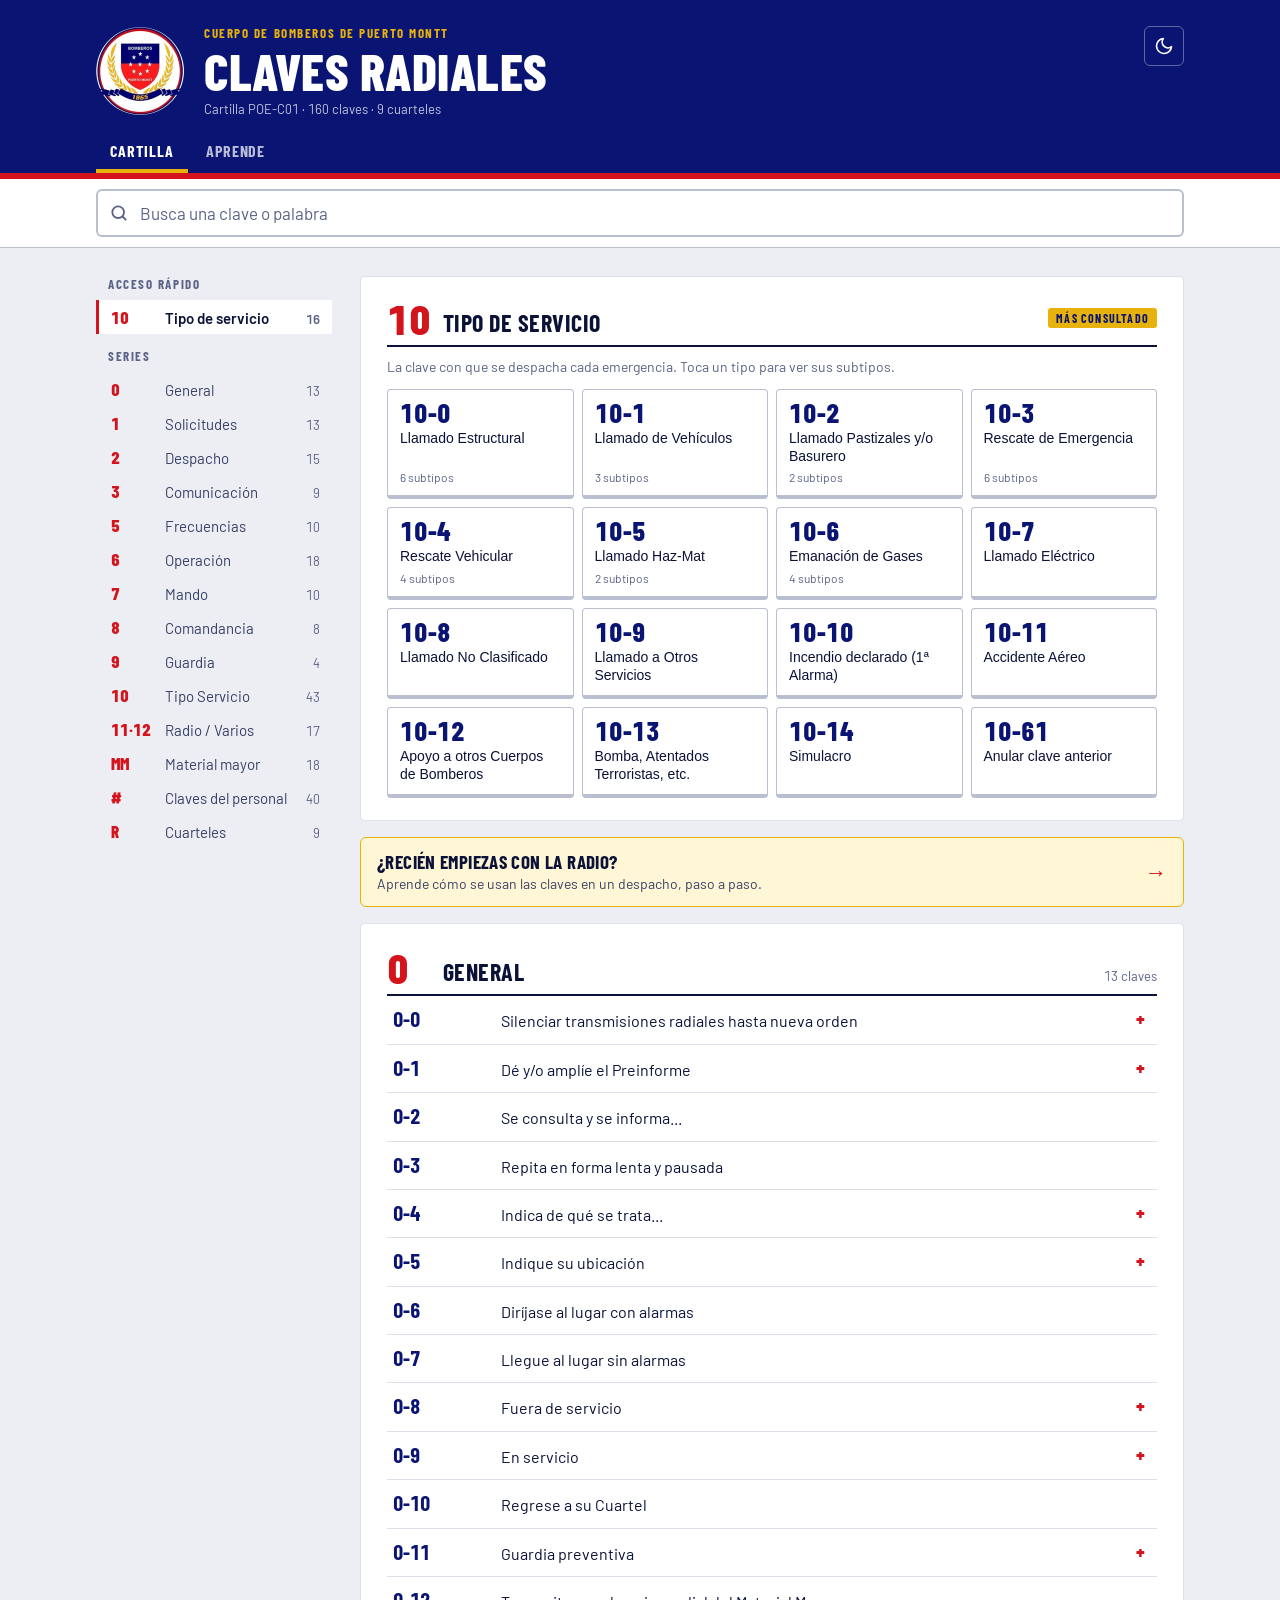
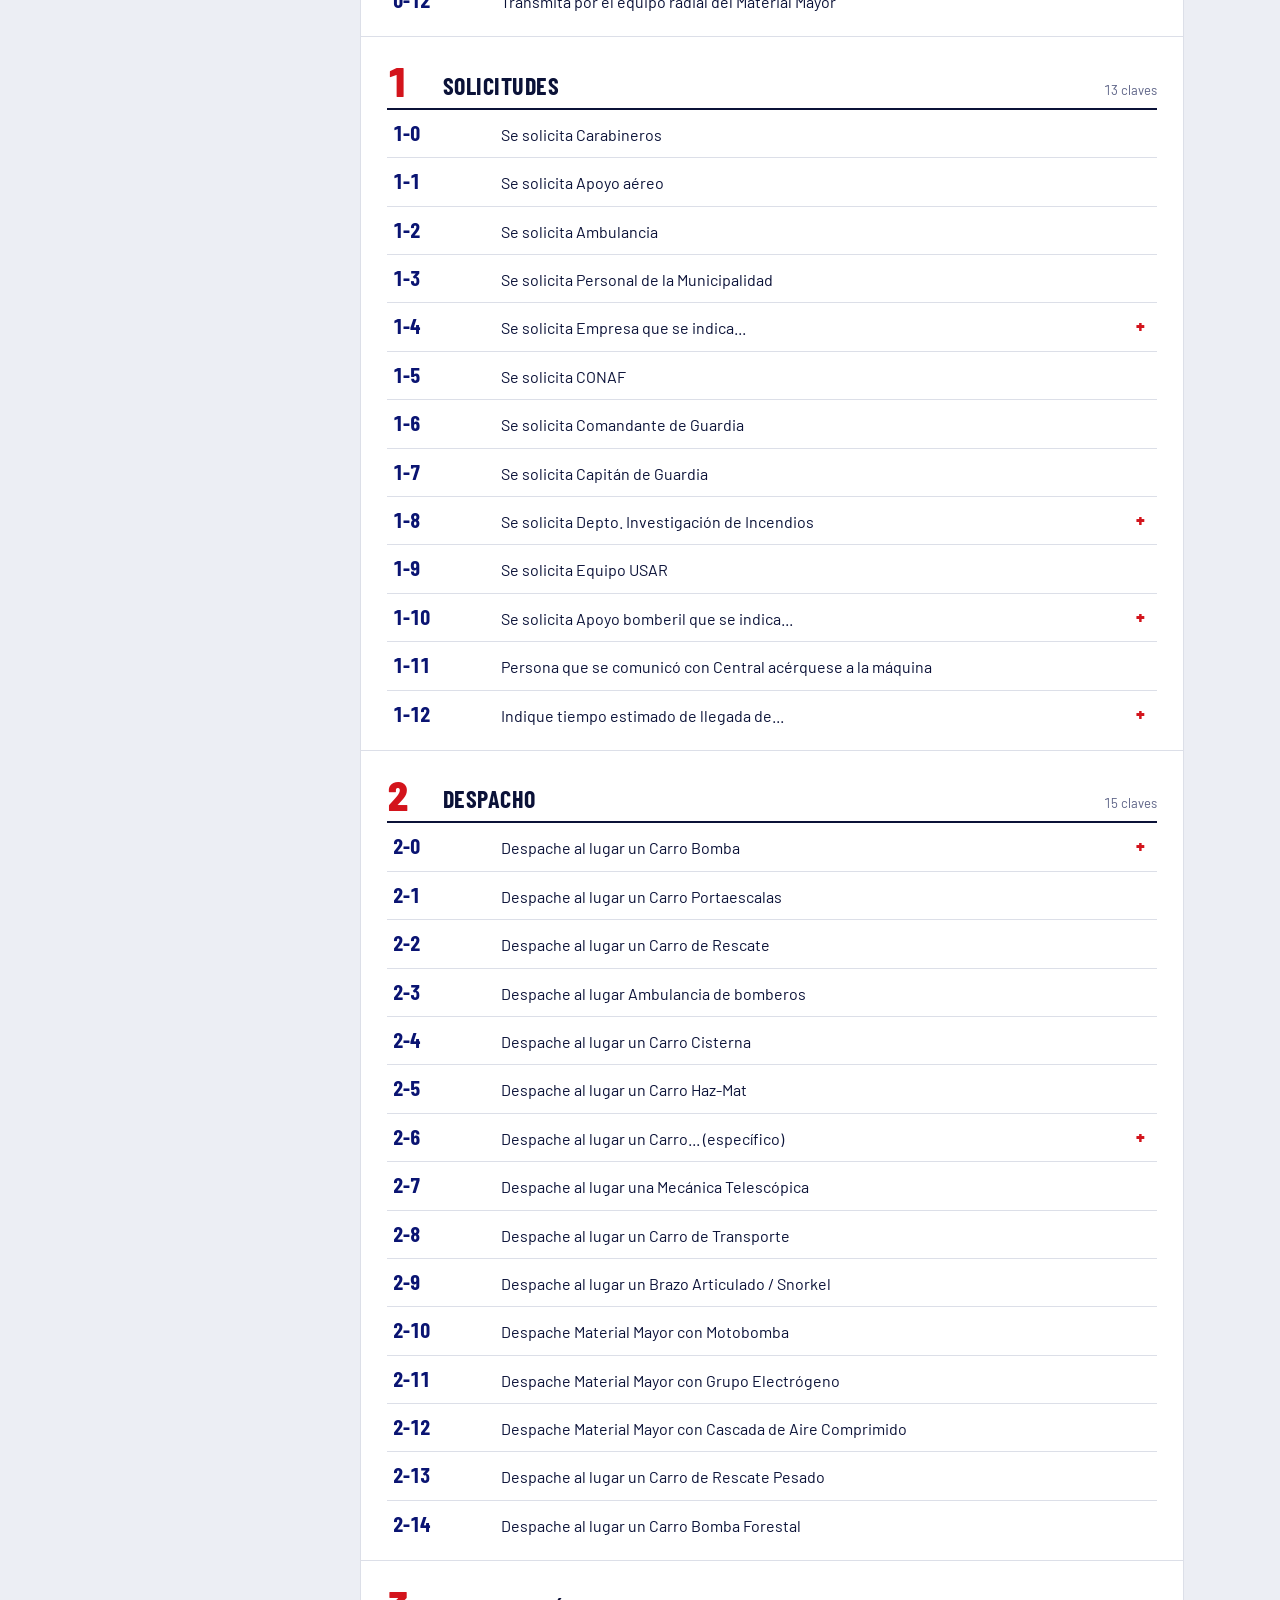
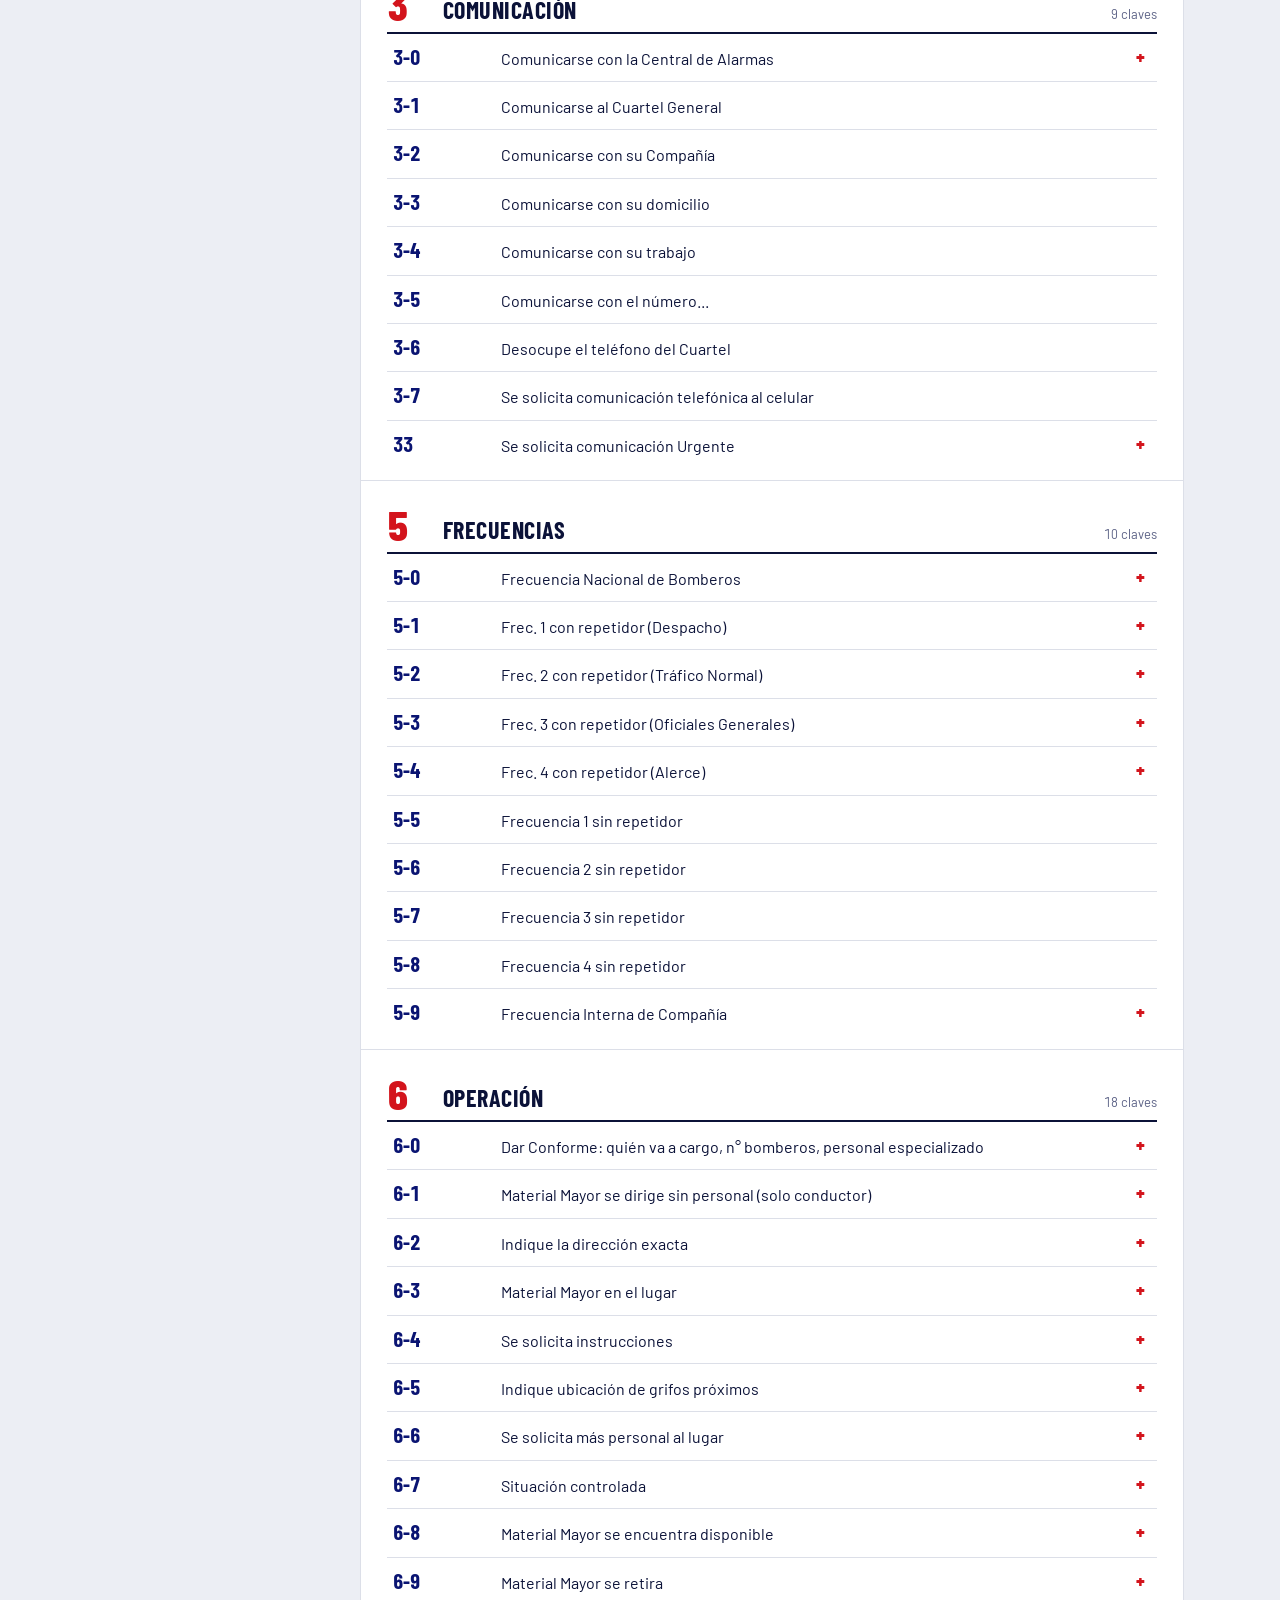
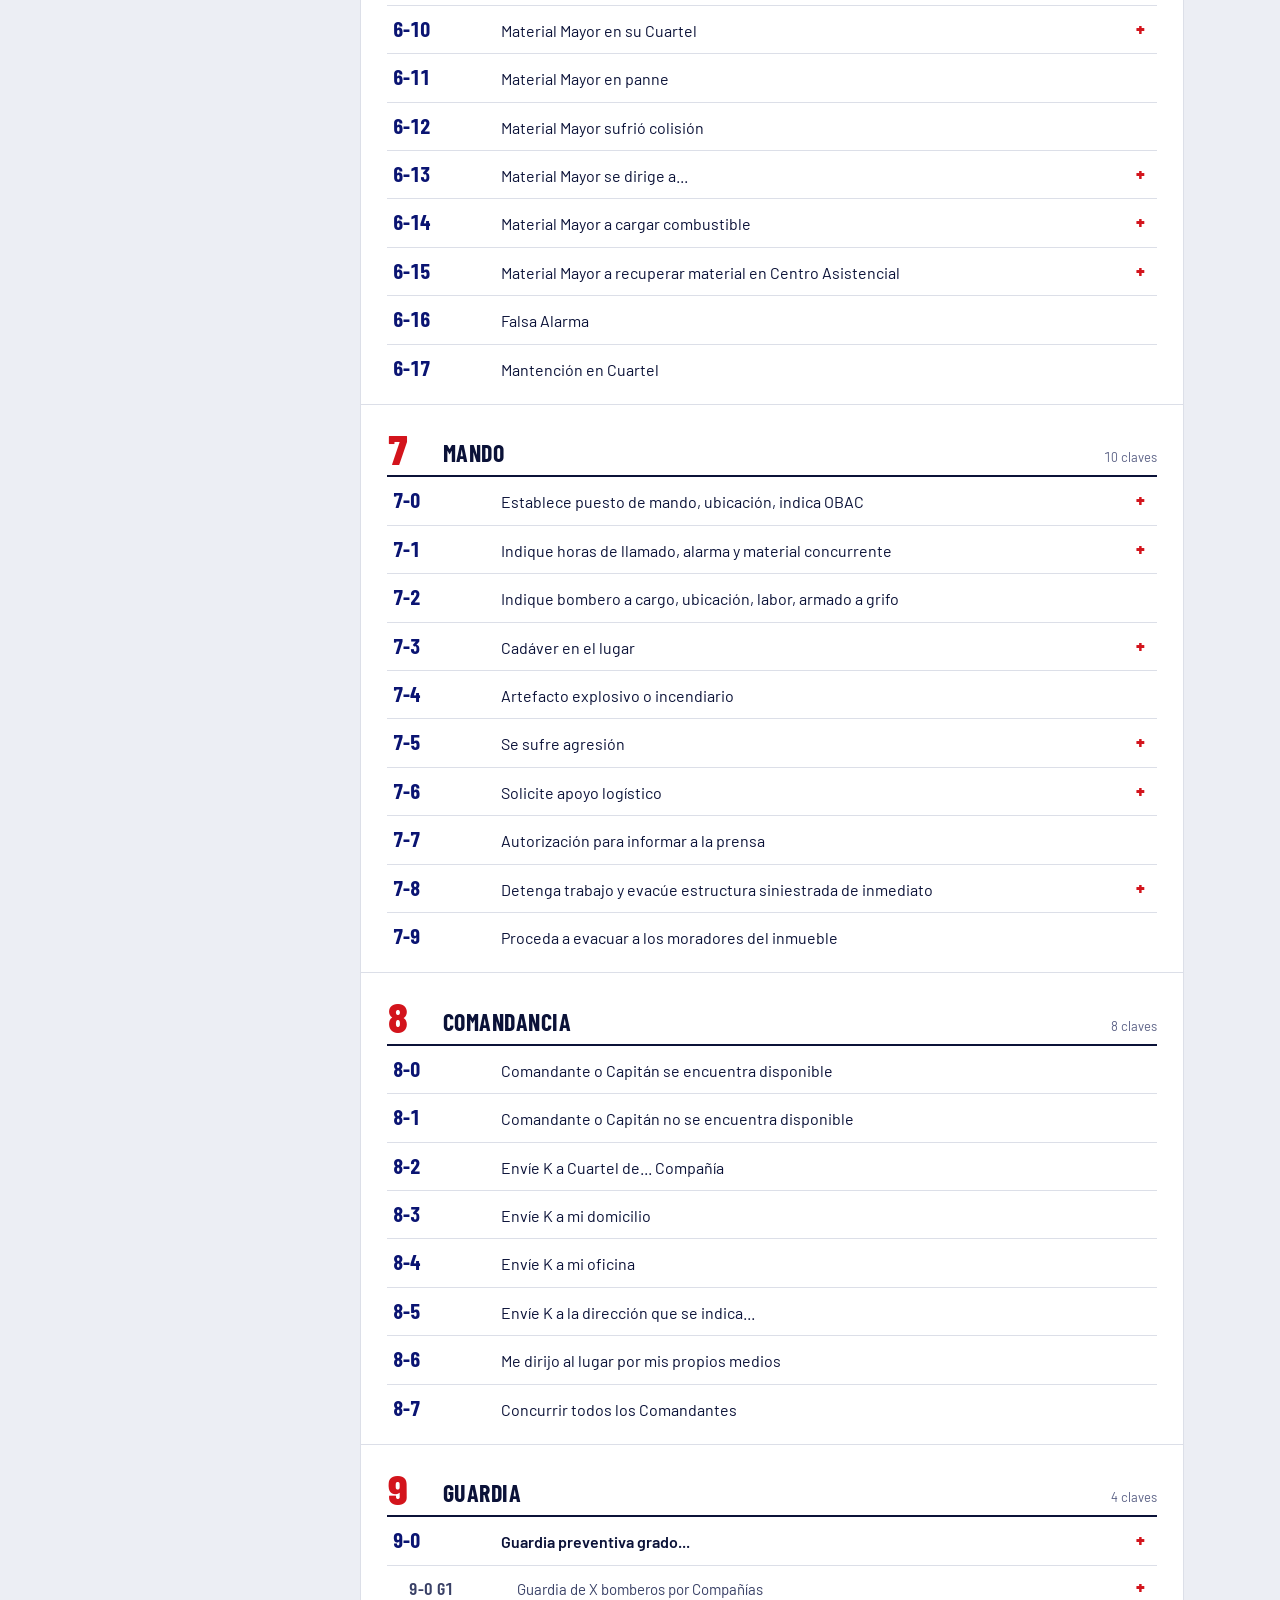
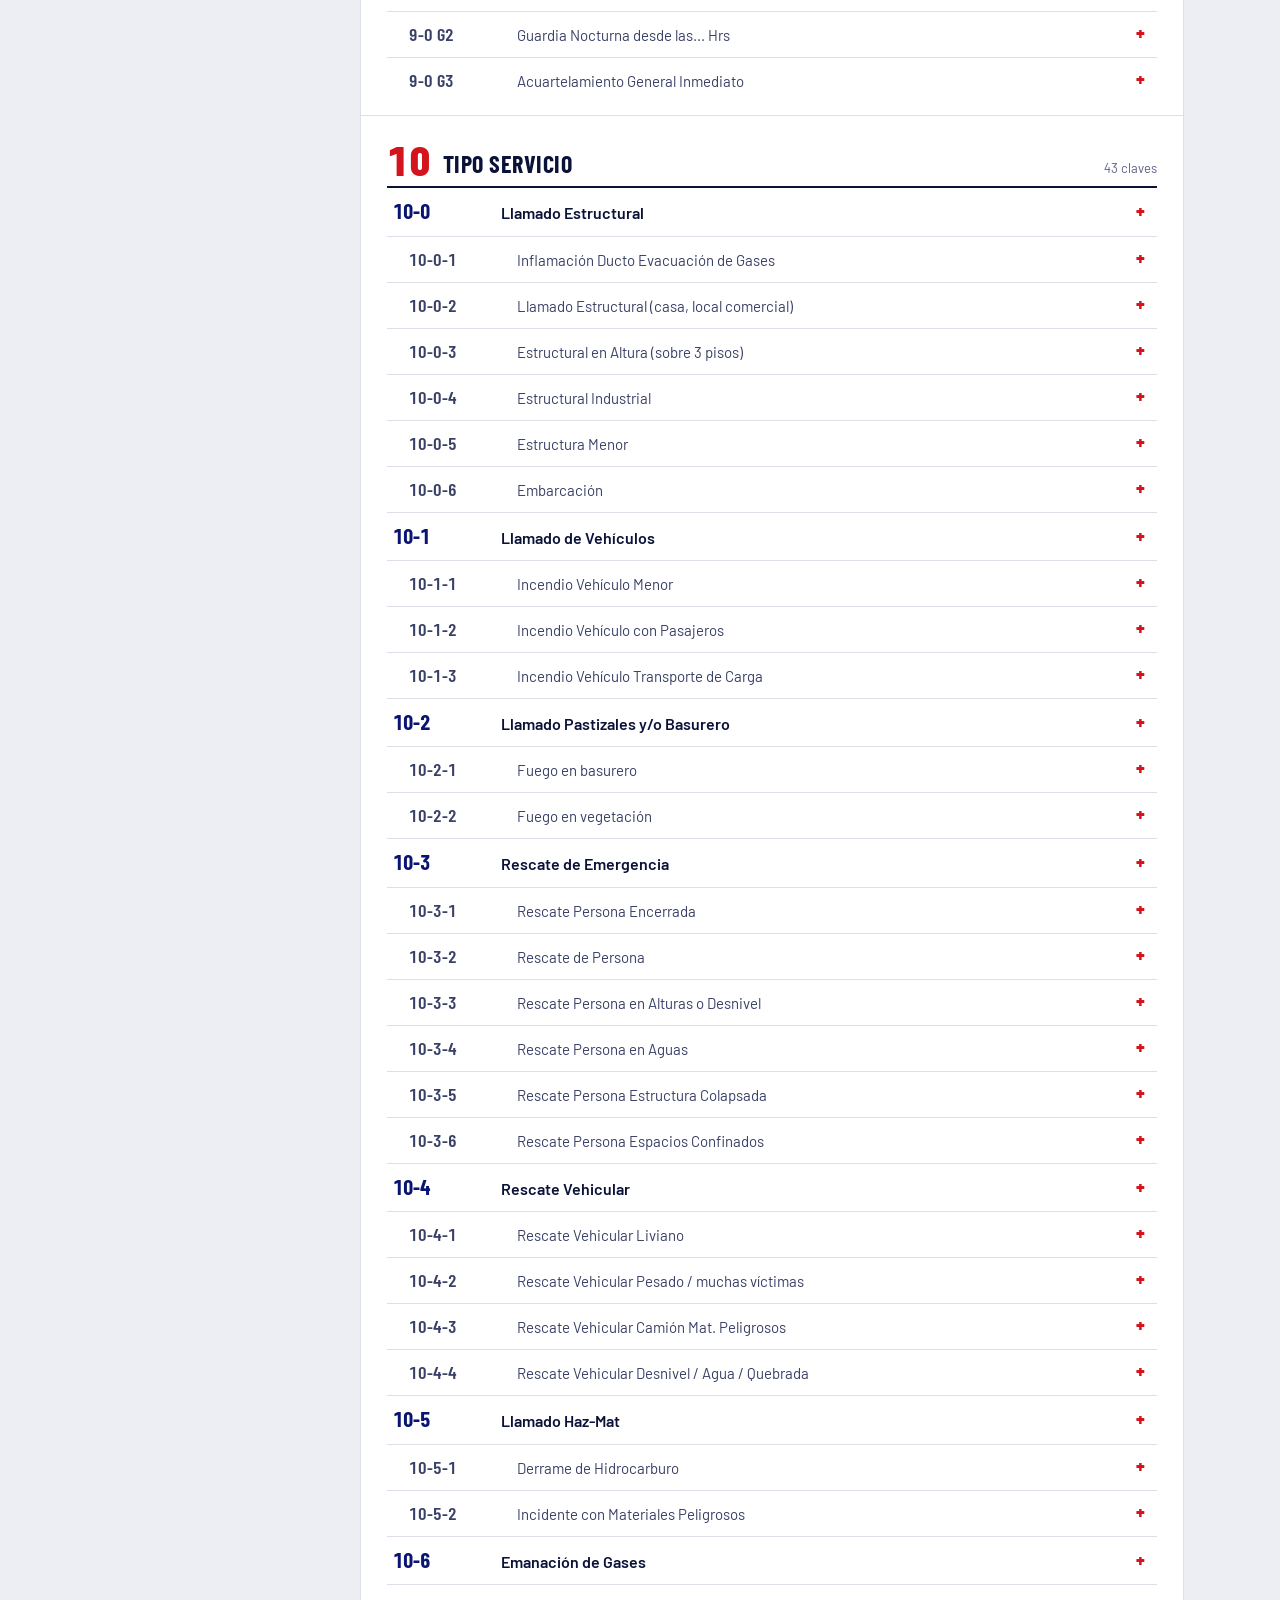
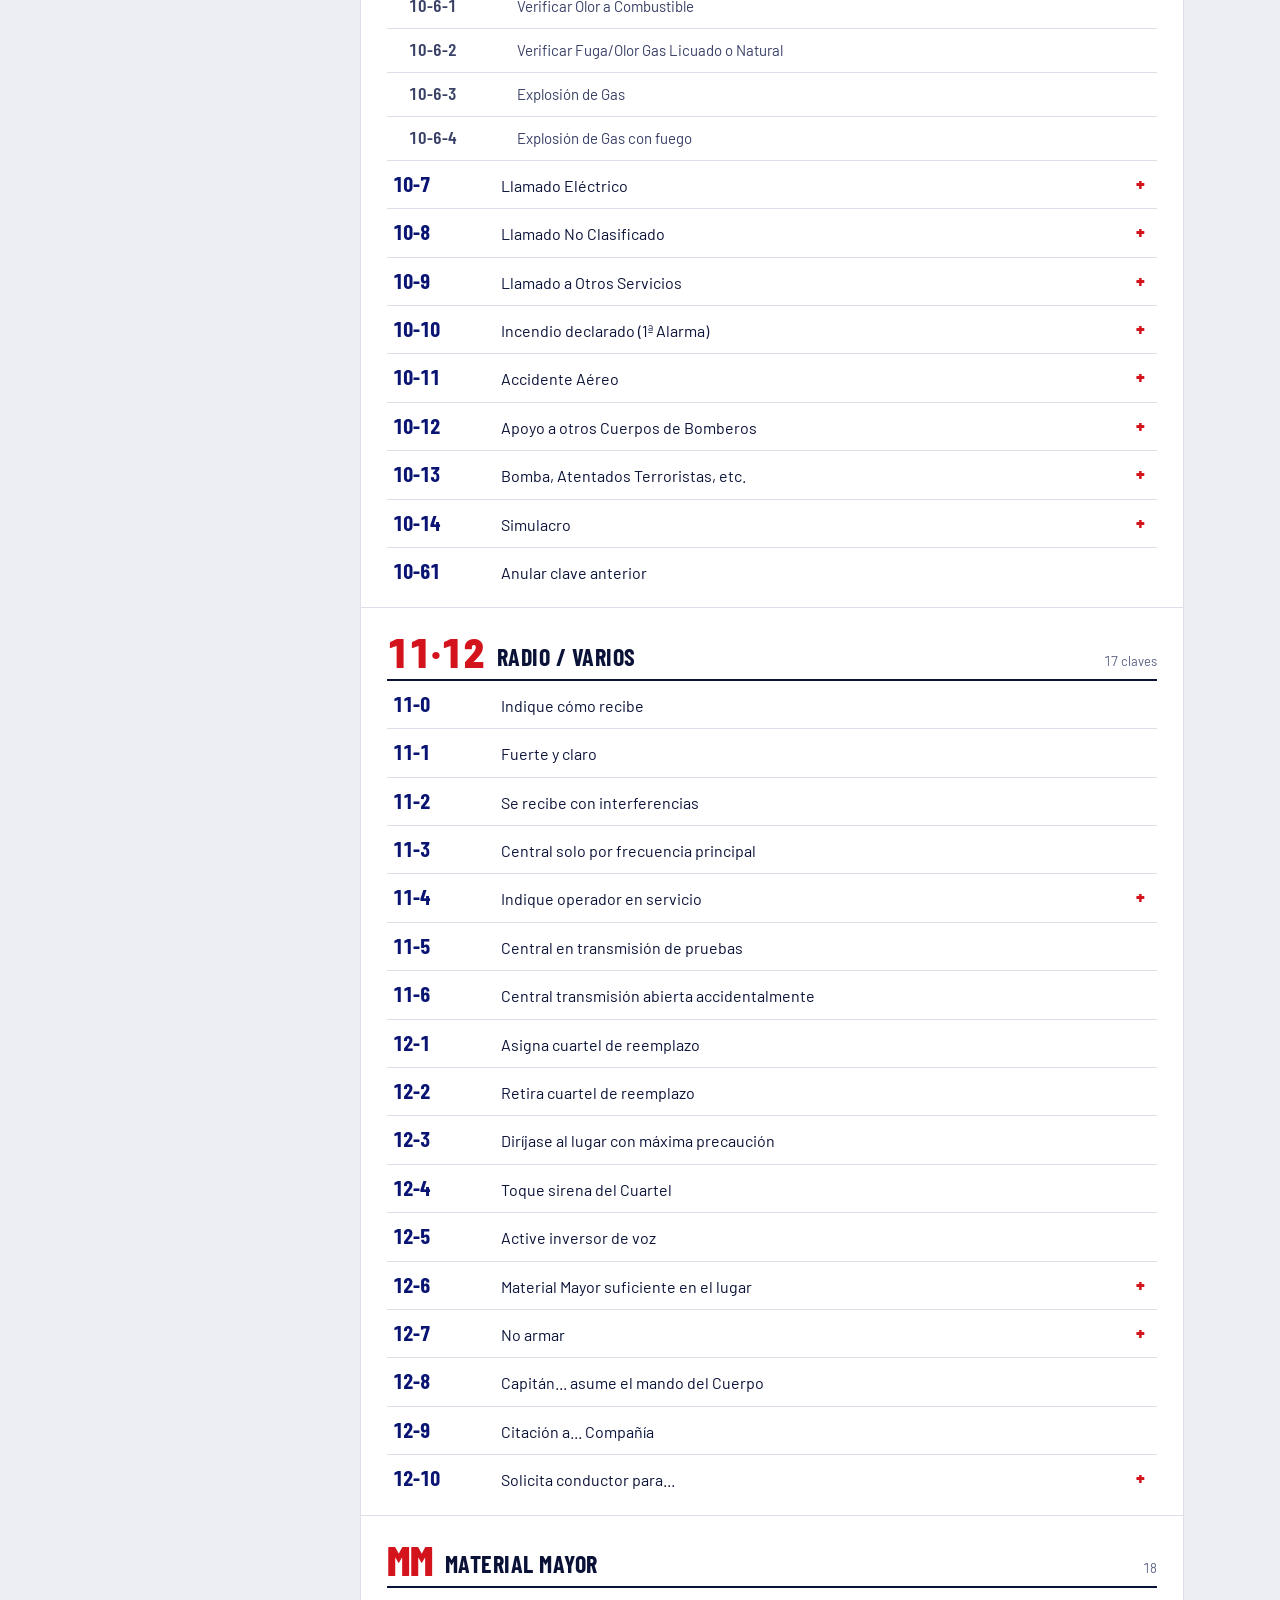
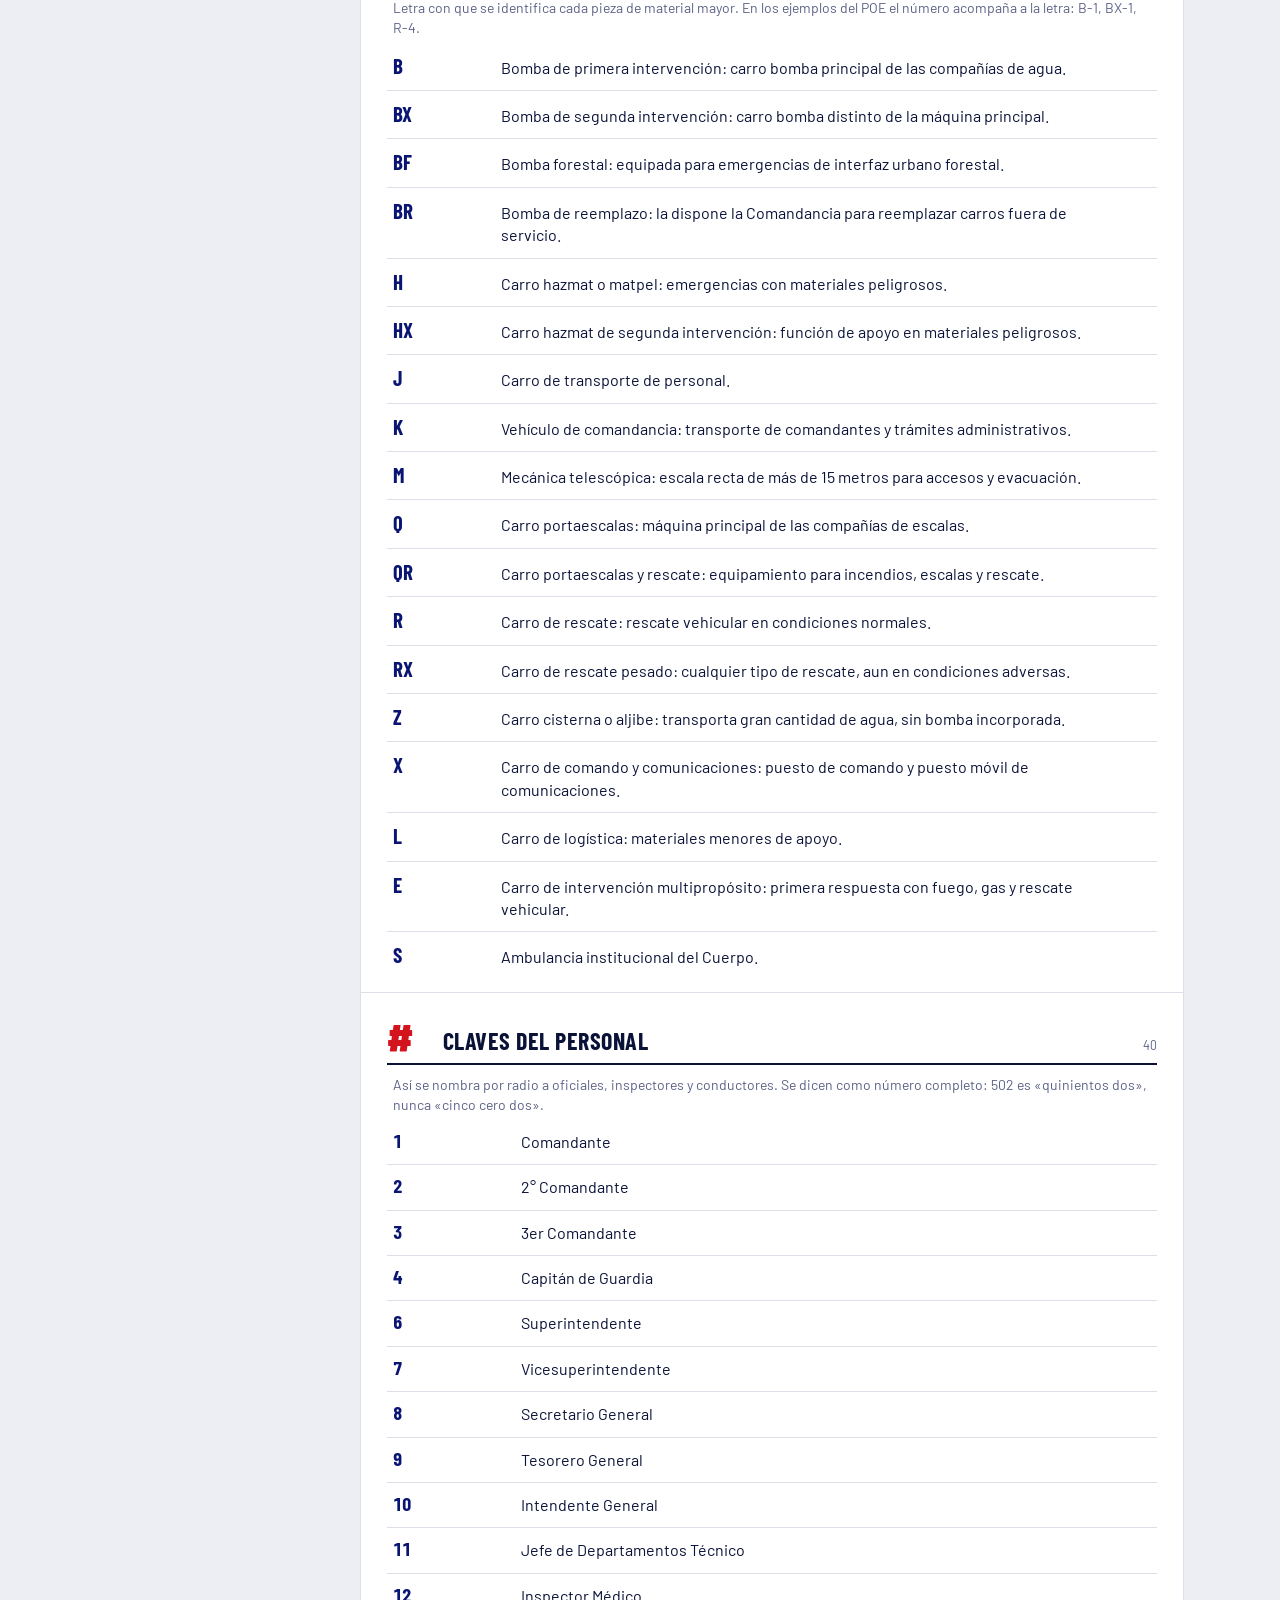
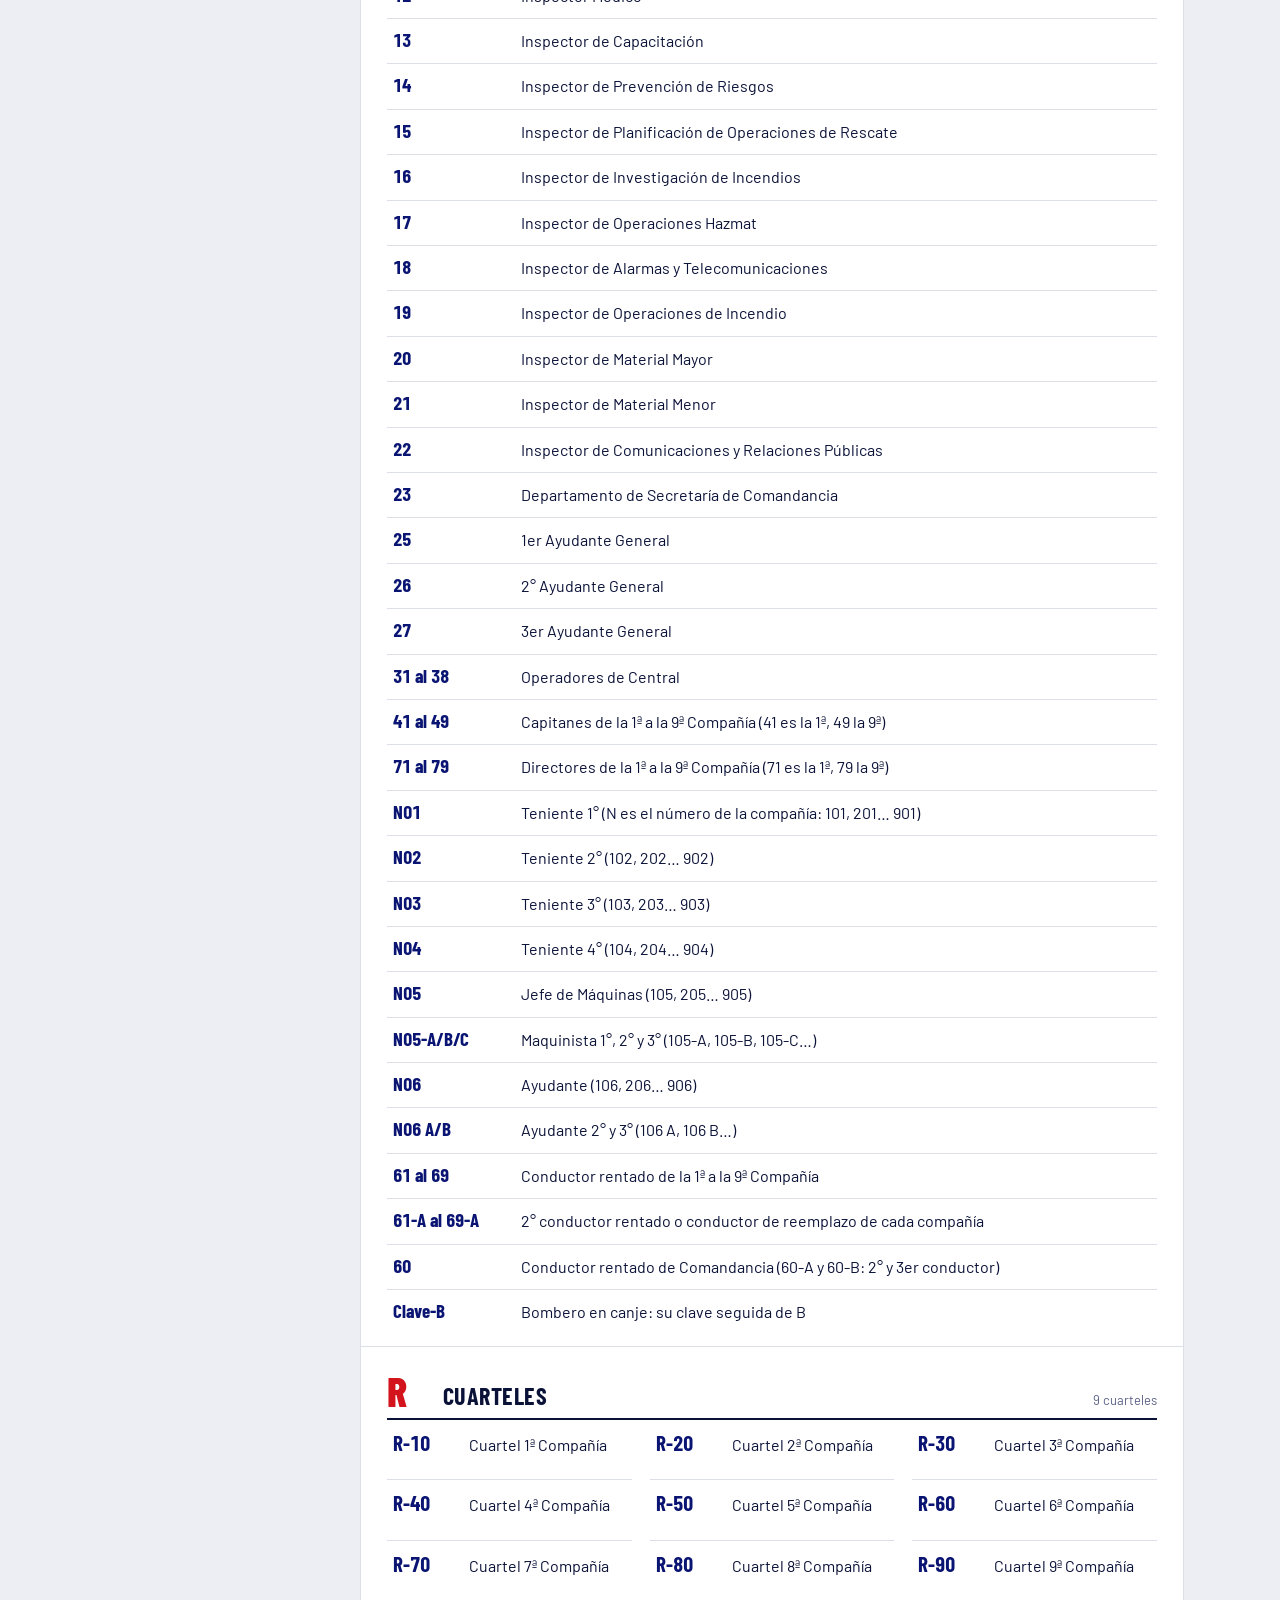
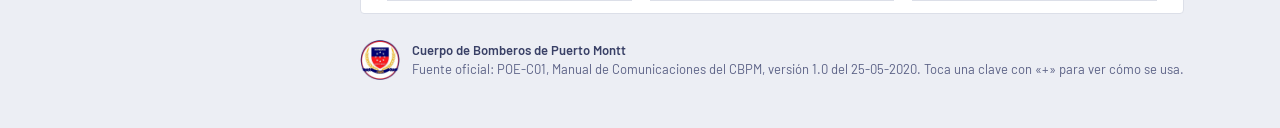
==== commit dd44b00c: "Acceso rápido a los tipos de servicio en la cartilla Tablero con las 16 claves de la serie 10 arriba" ====
--- a/index.html
+++ b/index.html
@@ -76,7 +76,7 @@
   .note b { color: var(--ink); }
   .note button { margin-left: auto; flex-shrink: 0; width: 32px; height: 32px; border: none; border-radius: 4px; background: var(--hover); color: var(--ink-2); cursor: pointer; font-size: 15px; }
   .learn {
-    display: flex; align-items: center; gap: 14px; margin-bottom: 16px; padding: 14px 16px; text-decoration: none;
+    display: flex; align-items: center; gap: 14px; margin-bottom: 16px; padding: 12px 16px; text-decoration: none;
     background: var(--gold-soft); border: 1px solid var(--gold); border-radius: 6px; color: var(--ink);
   }
   .learn b { font-family: var(--display); font-size: 19px; font-weight: 700; text-transform: uppercase; letter-spacing: 0.02em; display: block; }
@@ -135,6 +135,41 @@
   .rows.grid3 .item { border-bottom: 1px solid var(--rule); }
   .rows.grid3 .row { grid-template-columns: 64px 1fr; }
 
+  /* Tablero de tipos de servicio (serie 10): lo más consultado, primero */
+  .qk { background: var(--sheet); border: 1px solid var(--rule); border-radius: 4px; padding: 18px 16px 16px; margin-bottom: 16px; }
+  .qk-h { display: flex; align-items: flex-end; gap: 12px; padding-bottom: 10px; border-bottom: 2px solid var(--ink); }
+  .qk-h h2 { font-family: var(--display); font-weight: 700; font-size: 24px; line-height: 1; text-transform: uppercase; letter-spacing: 0.02em; flex: 1; min-width: 0; }
+  .qk-sub { font-size: 14px; color: var(--ink-3); line-height: 1.4; margin: 10px 0 12px; }
+  .qk-h .tag { align-self: center; font-family: var(--display); font-weight: 700; font-size: 12px; letter-spacing: 0.1em; text-transform: uppercase; color: var(--head); background: var(--gold); padding: 3px 8px; border-radius: 3px; white-space: nowrap; }
+  .qk-grid { display: grid; grid-template-columns: repeat(auto-fill, minmax(min(100%, 150px), 1fr)); gap: 8px; }
+  .qk-t {
+    display: flex; flex-direction: column; align-items: flex-start; gap: 3px; text-align: left; cursor: pointer;
+    padding: 10px 12px 11px; min-height: 84px; border: 1.5px solid var(--rule-2); border-radius: 4px; background: var(--sheet);
+    border-bottom-width: 4px; transition: border-color 0.15s, background 0.15s;
+  }
+  .qk-t:hover { border-color: var(--code); }
+  .qk-t b { font-family: var(--display); font-weight: 800; font-size: 26px; line-height: 1; color: var(--code); font-variant-numeric: tabular-nums; }
+  .qk-t span { font-size: 14px; line-height: 1.3; color: var(--ink); font-weight: 500; }
+  .qk-t small { font-size: 12px; color: var(--ink-3); margin-top: auto; padding-top: 2px; }
+  .qk-t.on { background: var(--head); border-color: var(--head); border-bottom-color: var(--red); }
+  .qk-t.on b { color: var(--gold); }
+  .qk-t.on span { color: #fff; }
+  .qk-t.on small { color: rgba(255,255,255,0.7); }
+  .qk-p { grid-column: 1 / -1; border: 2px solid var(--head); border-top: 6px solid var(--red); border-radius: 4px; background: var(--sheet); padding: 14px 14px 8px; }
+  .qk-ph { display: grid; grid-template-columns: auto 1fr auto; align-items: center; gap: 4px 12px; }
+  .qk-ph > div { display: contents; }
+  .qk-ph b { font-family: var(--display); font-weight: 800; font-size: 34px; line-height: 0.95; color: var(--red); white-space: nowrap; }
+  .qk-ph h3 { font-family: var(--display); font-weight: 700; font-size: 22px; line-height: 1.05; text-transform: uppercase; grid-column: 2; grid-row: 1; }
+  .qk-ph p { font-size: 15px; line-height: 1.5; color: var(--ink-2); margin-top: 6px; max-width: 62ch; grid-column: 1 / -1; }
+  .qk-ph .acts { grid-column: 1 / -1; }
+  .qk-ph .x { grid-column: 3; grid-row: 1; height: 34px; padding: 0 12px; border: 1.5px solid var(--rule-2); border-radius: 4px; background: var(--sheet); font-size: 14px; font-weight: 600; cursor: pointer; }
+  .qk-ph .acts { display: flex; gap: 8px; margin-top: 10px; flex-wrap: wrap; }
+  .qk-ph .acts button { padding: 7px 12px; border: 1.5px solid var(--rule-2); border-radius: 4px; background: var(--sheet); font-size: 14px; font-weight: 600; cursor: pointer; }
+  .qk-ph .acts button:hover, .qk-ph .x:hover { border-color: var(--code); }
+  .qk-p .rows { margin-top: 10px; border-top: 1px solid var(--rule); }
+  .qk-p .item.sub .row { padding-left: 6px; }
+  .qk-p .item.sub .det { padding-left: 102px; }
+
   .empty { padding: 48px 18px; text-align: center; }
   .empty p { font-size: 17px; font-weight: 600; }
   .empty p + p { font-size: 14px; font-weight: 400; color: var(--ink-3); margin-top: 4px; }
@@ -155,6 +190,7 @@
     .side a.on { color: var(--ink); border-left-color: var(--red); background: var(--sheet); font-weight: 600; }
     .side a.dim { opacity: 0.4; }
     .sec { padding: 26px 26px 12px; }
+    .qk { padding: 24px 26px 22px; }
     .row { grid-template-columns: 96px 1fr 22px; }
     .det { padding-left: 114px; }
     .item.sub .det { padding-left: 130px; }
@@ -165,6 +201,15 @@
     .item.sub .row { padding-left: 14px; }
     .det, .item.sub .det { padding-left: 6px; }
     .sec { padding-left: 12px; padding-right: 12px; }
+    .qk { padding-left: 12px; padding-right: 12px; }
+    .qk-t { min-height: 78px; padding: 9px 10px 10px; }
+    .qk-t b { font-size: 24px; }
+    .qk-t span { font-size: 13.5px; }
+    .qk-p { padding-left: 10px; padding-right: 10px; }
+    .qk-p .item.sub .det { padding-left: 6px; }
+    .qk-ph b { font-size: 28px; }
+    .qk-ph h3 { font-size: 19px; }
+    .qk-h h2 { font-size: 21px; }
   }
   @media print {
     :root { --bg: #fff; --sheet: #fff; --ink: #000; --ink-2: #222; --ink-3: #444; --rule: #ccc; --code: #0A1472; }
@@ -220,6 +265,7 @@
       <span id="it"></span>
       <button id="ic" type="button" aria-label="Cerrar aviso">✕</button>
     </div>
+    <section class="qk" id="s-quick" aria-labelledby="qk-t"></section>
     <a class="learn" href="aprende.html" id="lk">
       <div><b>¿Recién empiezas con la radio?</b><span>Aprende cómo se usan las claves en un despacho, paso a paso.</span></div>
       <i aria-hidden="true">→</i>
@@ -302,13 +348,25 @@
   for (var k0 = 0; k0 < cuart.length; k0++) qItems.push([cuart[k0][0], "Cuartel " + cuart[k0][1]]);
   sections.push({ id: "cuarteles", sn: "R", lb: "Cuarteles", items: qItems, kind: "grid3" });
 
+  // Familias de la serie 10: cada clave principal con sus subtipos
+  var families = [];
+  for (var fc = 0; fc < cats.length; fc++) {
+    if (cats[fc].id !== "servicios") continue;
+    for (var fd = 0; fd < cats[fc].ds.length; fd++) {
+      var d = cats[fc].ds[fd];
+      if (!isSub(d[0]) || !families.length) families.push({ code: d[0], desc: d[1], subs: [] });
+      else families[families.length - 1].subs.push(d);
+    }
+  }
+
   var totalCodes = 0;
   for (var tc = 0; tc < cats.length; tc++) totalCodes += cats[tc].ds.length;
   document.getElementById("ref").textContent = "Cartilla POE-C01 · " + totalCodes + " claves · " + cuart.length + " cuarteles";
 
   // ===== ÍNDICES =====
   (function buildNav() {
-    var t = "", s = "<h3>Series</h3>";
+    var t = '<button type="button" class="tab" data-id="quick"><b>10</b>Tipo de servicio</button>';
+    var s = '<h3>Acceso rápido</h3><a href="#s-quick" data-id="quick"><b>10</b><span>Tipo de servicio</span><small>' + families.length + '</small></a><h3 style="margin-top:14px">Series</h3>';
     for (var i = 0; i < sections.length; i++) {
       var sec = sections[i];
       t += '<button type="button" class="tab" data-id="' + sec.id + '"><b>' + esc(sec.sn) + "</b>" + esc(sec.lb) + "</button>";
@@ -340,6 +398,64 @@
   }
 
   var visibleIds = [];
+
+  // ===== TABLERO DE TIPOS DE SERVICIO =====
+  var quickEl = document.getElementById("s-quick");
+  var qSel = null;
+
+  function renderQuick(scrollToPanel) {
+    var h = '<div class="qk-h"><span class="sn">10</span><h2 id="qk-t">Tipo de servicio</h2><span class="tag">Más consultado</span></div>' +
+      '<p class="qk-sub">La clave con que se despacha cada emergencia. Toca un tipo para ver sus subtipos.</p><div class="qk-grid" id="qkg">';
+    for (var i = 0; i < families.length; i++) {
+      var f = families[i], on = qSel === f.code;
+      h += '<button type="button" class="qk-t' + (on ? " on" : "") + '" data-q="' + esc(f.code) + '" aria-expanded="' + (on ? "true" : "false") + '">' +
+        "<b>" + esc(f.code) + "</b><span>" + esc(f.desc) + "</span>" +
+        (f.subs.length ? "<small>" + f.subs.length + (f.subs.length === 1 ? " subtipo" : " subtipos") + "</small>" : "") + "</button>";
+    }
+    h += "</div>";
+    quickEl.innerHTML = h;
+    if (!qSel) return;
+
+    var fam = null, idx = 0;
+    for (var j = 0; j < families.length; j++) if (families[j].code === qSel) { fam = families[j]; idx = j; }
+    if (!fam) return;
+    var p = '<div class="qk-p" id="qkp"><div class="qk-ph"><b>' + esc(fam.code) + "</b><div><h3>" + esc(fam.desc) + "</h3>" +
+      (usos[fam.code] ? "<p>" + esc(usos[fam.code]) + "</p>" : "") +
+      '<div class="acts"><button type="button" class="cp" data-code="' + esc(fam.code) + '">Copiar ' + esc(fam.code) + "</button></div></div>" +
+      '<button type="button" class="x" data-close="1" aria-label="Cerrar detalle">Cerrar</button></div>';
+    if (fam.subs.length) {
+      p += '<div class="rows">';
+      for (var k = 0; k < fam.subs.length; k++) p += itemHTML(fam.subs[k], null, "", "claves", false);
+      p += "</div>";
+    }
+    p += "</div>";
+
+    // El detalle se abre justo debajo de la fila del tipo elegido
+    var grid = document.getElementById("qkg");
+    var cols = getComputedStyle(grid).gridTemplateColumns.split(" ").length || 1;
+    var after = Math.min(families.length - 1, Math.floor(idx / cols) * cols + cols - 1);
+    grid.children[after].insertAdjacentHTML("afterend", p);
+    if (scrollToPanel) {
+      var panel = document.getElementById("qkp");
+      var r = panel.getBoundingClientRect();
+      if (r.bottom > window.innerHeight || r.top < barH) {
+        var tile = grid.querySelector(".qk-t.on").getBoundingClientRect();
+        window.scrollTo({ top: tile.top + window.pageYOffset - barH - 10, behavior: reduceMotion ? "auto" : "smooth" });
+      }
+    }
+  }
+
+  quickEl.addEventListener("click", function(e) {
+    var t = e.target.closest(".qk-t");
+    if (t) {
+      var code = t.getAttribute("data-q");
+      qSel = qSel === code ? null : code;
+      renderQuick(true);
+      return;
+    }
+    if (e.target.closest("[data-close]")) { qSel = null; renderQuick(false); return; }
+    onList(e);
+  });
 
   function render() {
     var q = norm(searchInput.value.trim());
@@ -377,6 +493,7 @@
     searchClear.hidden = !searching;
     tabsEl.hidden = searching;
     learnEl.hidden = searching;
+    quickEl.hidden = searching;
     countEl.hidden = !searching;
     if (searching) {
       countEl.innerHTML = "<b>" + found + "</b> " + (found === 1 ? "resultado" : "resultados") + " para «" + esc(searchInput.value.trim()) + "»";
@@ -438,7 +555,7 @@
     for (var i = 0; i < secs.length; i++) {
       if (secs[i].getBoundingClientRect().top - barH - 40 <= 0) cur = secs[i].getAttribute("data-id");
     }
-    if (!cur && secs.length) cur = secs[0].getAttribute("data-id");
+    if (!cur) cur = !quickEl.hidden ? "quick" : (secs.length ? secs[0].getAttribute("data-id") : null);
     if (cur) setActive(cur);
   }
 
@@ -495,7 +612,7 @@
       UI.showToast("No se pudo copiar la clave");
     });
   }
-  content.addEventListener("click", function(e) {
+  function onList(e) {
     var cp = e.target.closest(".cp");
     if (cp) { copy(cp.getAttribute("data-code")); return; }
     var row = e.target.closest(".row");
@@ -510,7 +627,8 @@
     } else {
       copy(code);
     }
-  });
+  }
+  content.addEventListener("click", onList);
 
   // ===== AVISO DE INSTALACIÓN (iOS) =====
   var note = document.getElementById("ib");
@@ -528,6 +646,8 @@
   });
 
   render();
+  renderQuick(false);
+  window.addEventListener("resize", function() { if (qSel) renderQuick(false); });
   if (document.fonts && document.fonts.ready) document.fonts.ready.then(function() { measureBar(); spy(); });
 })();
 </script>
